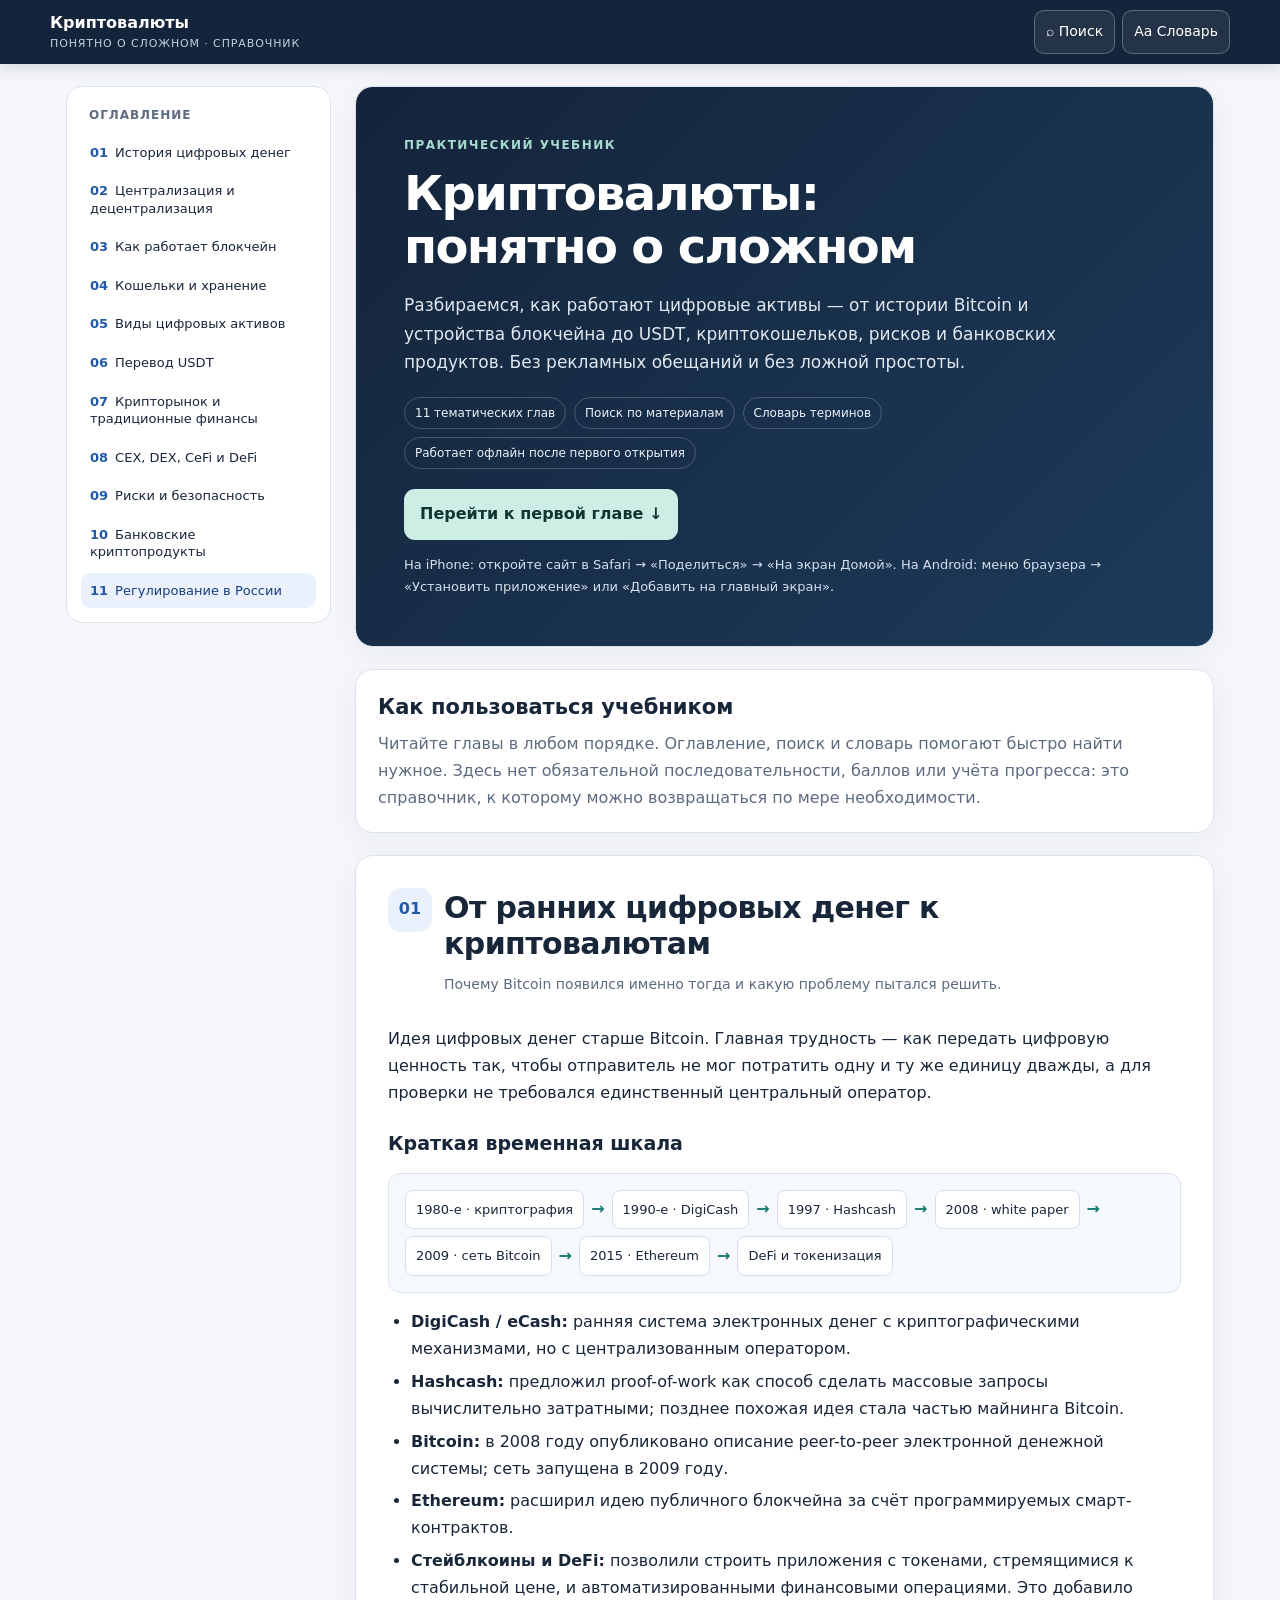
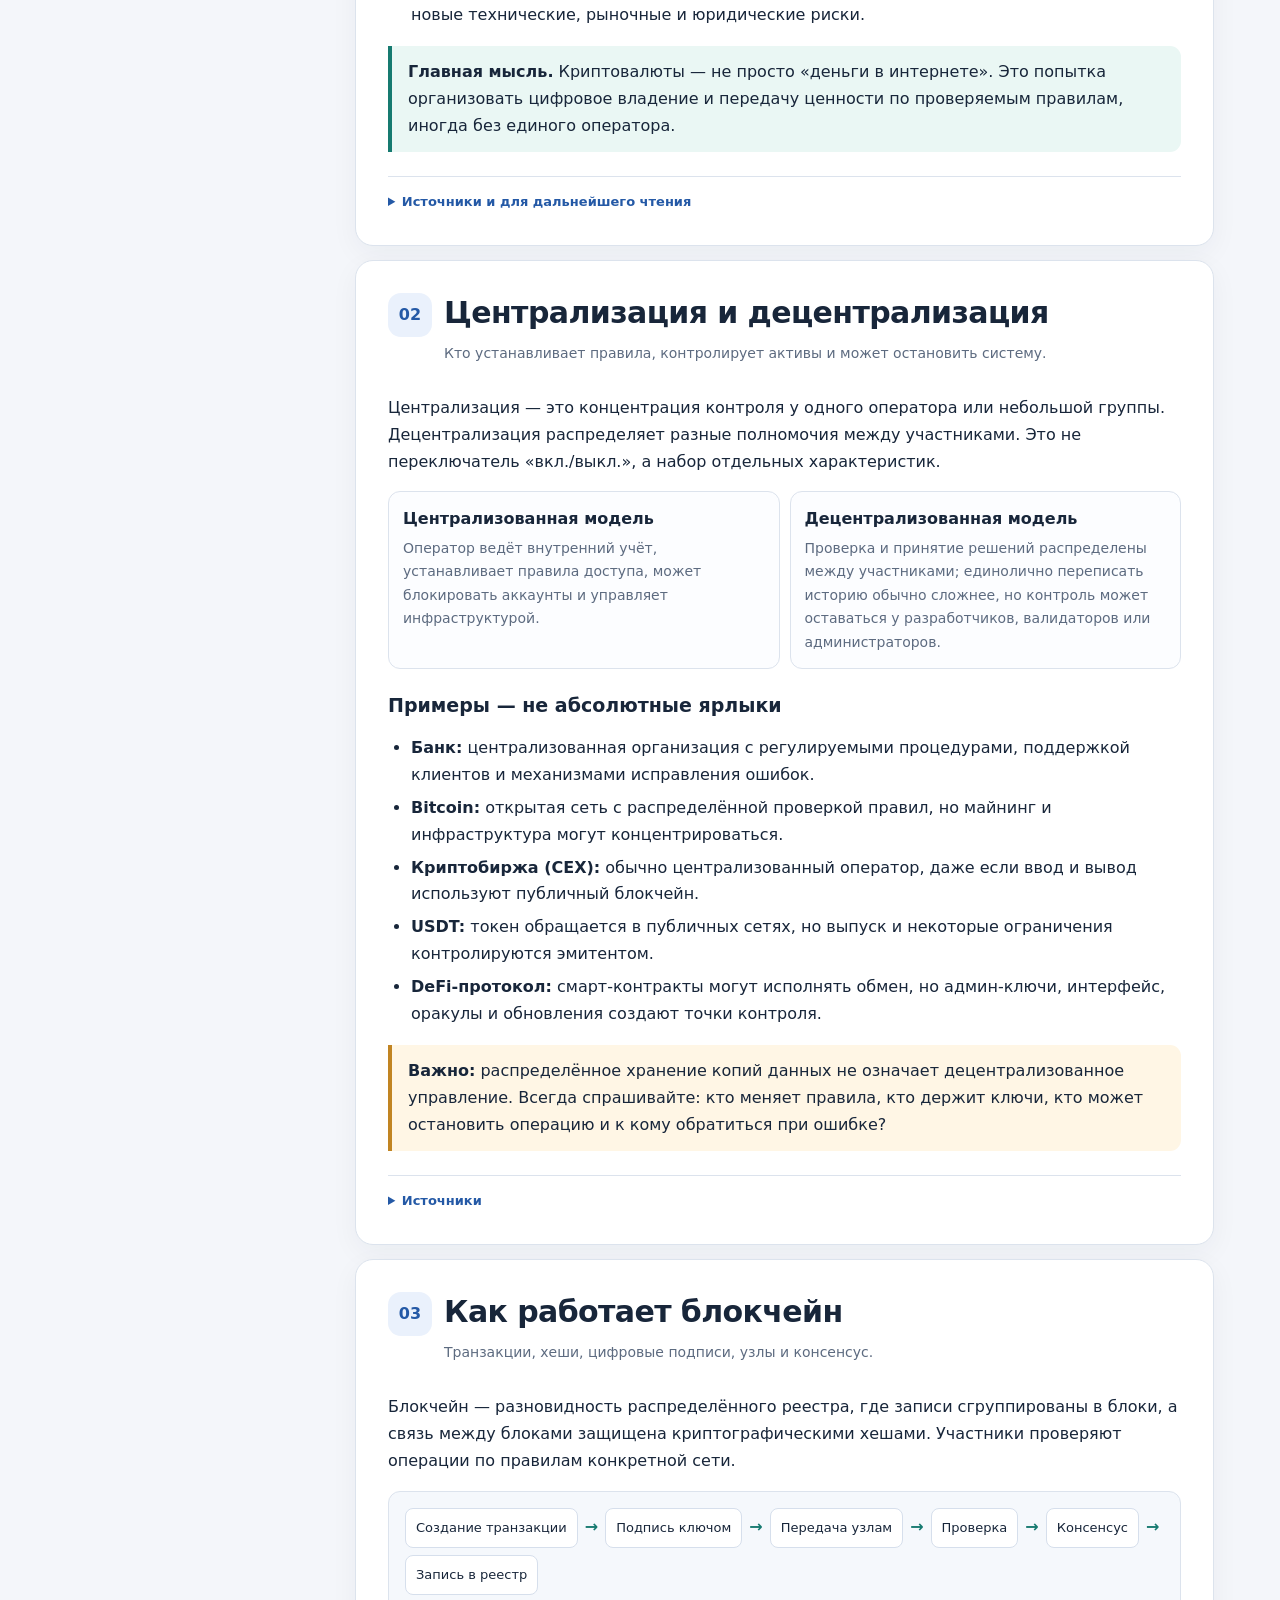
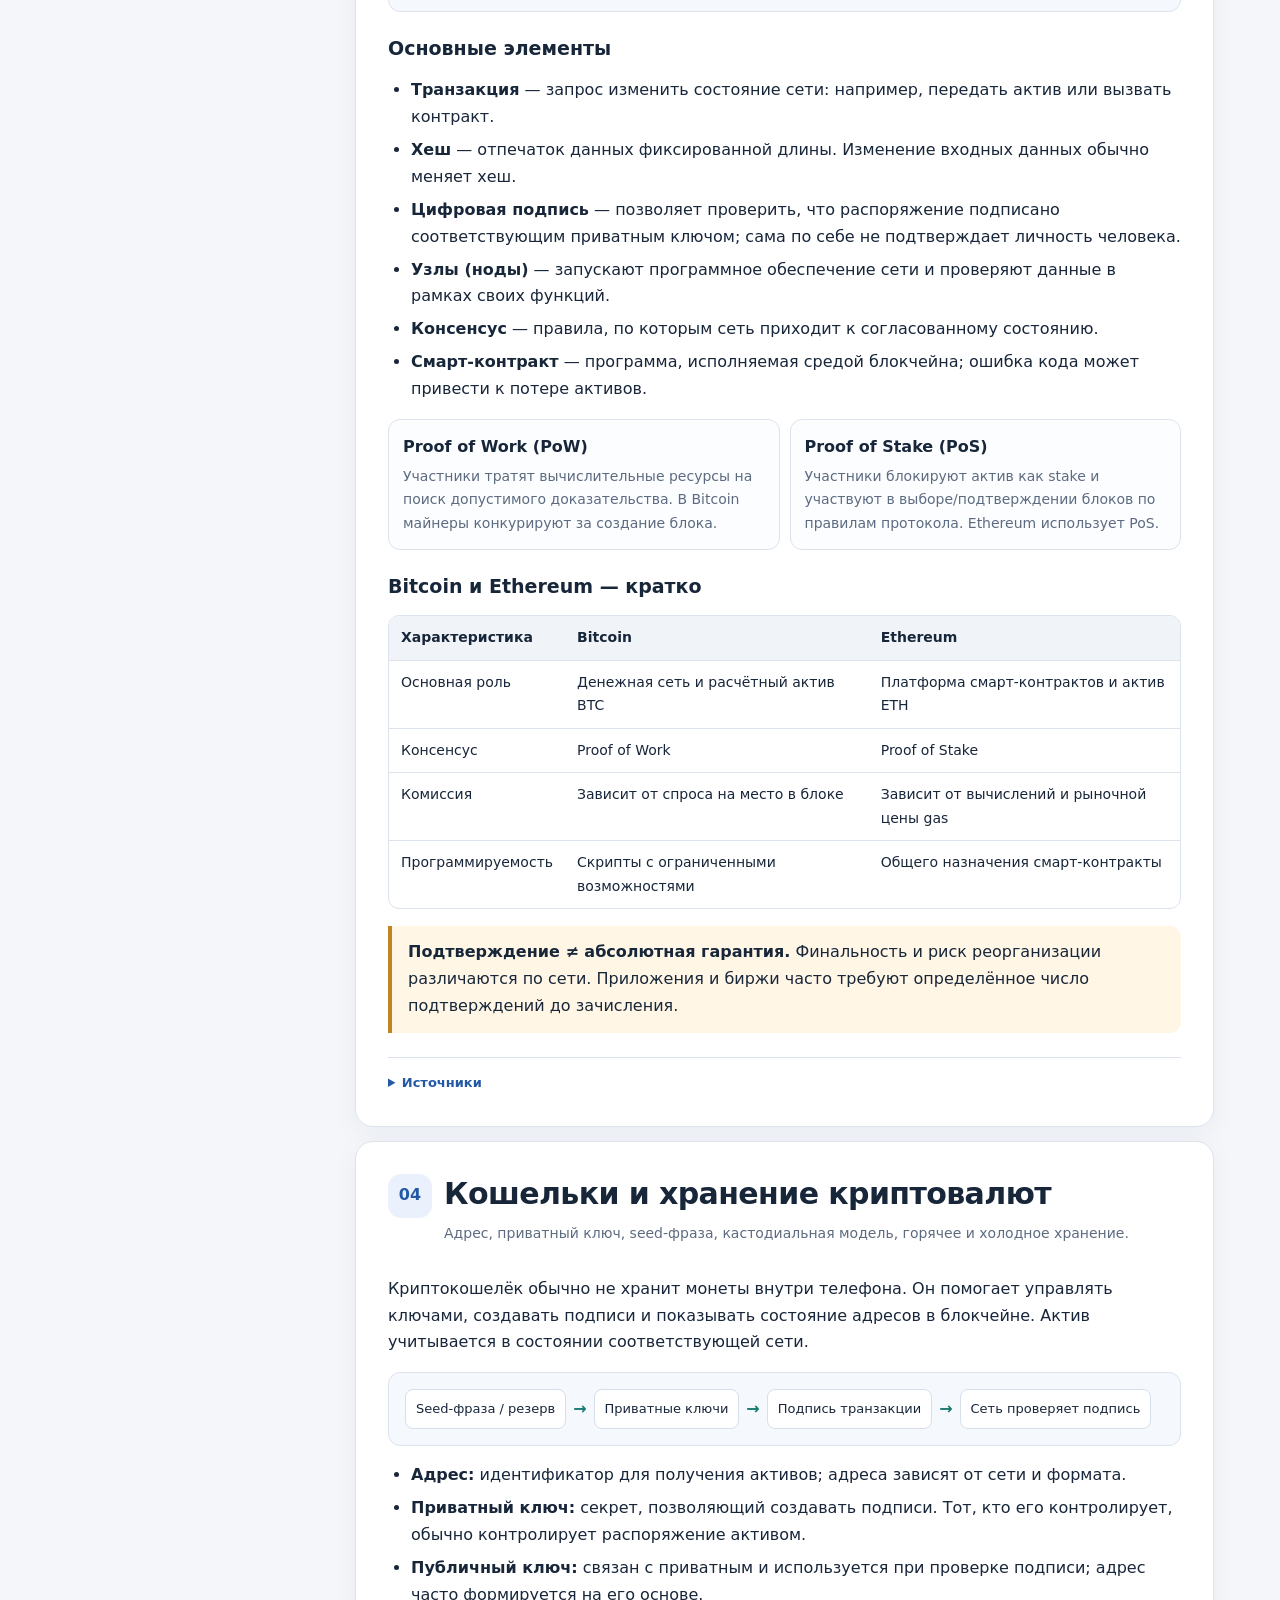
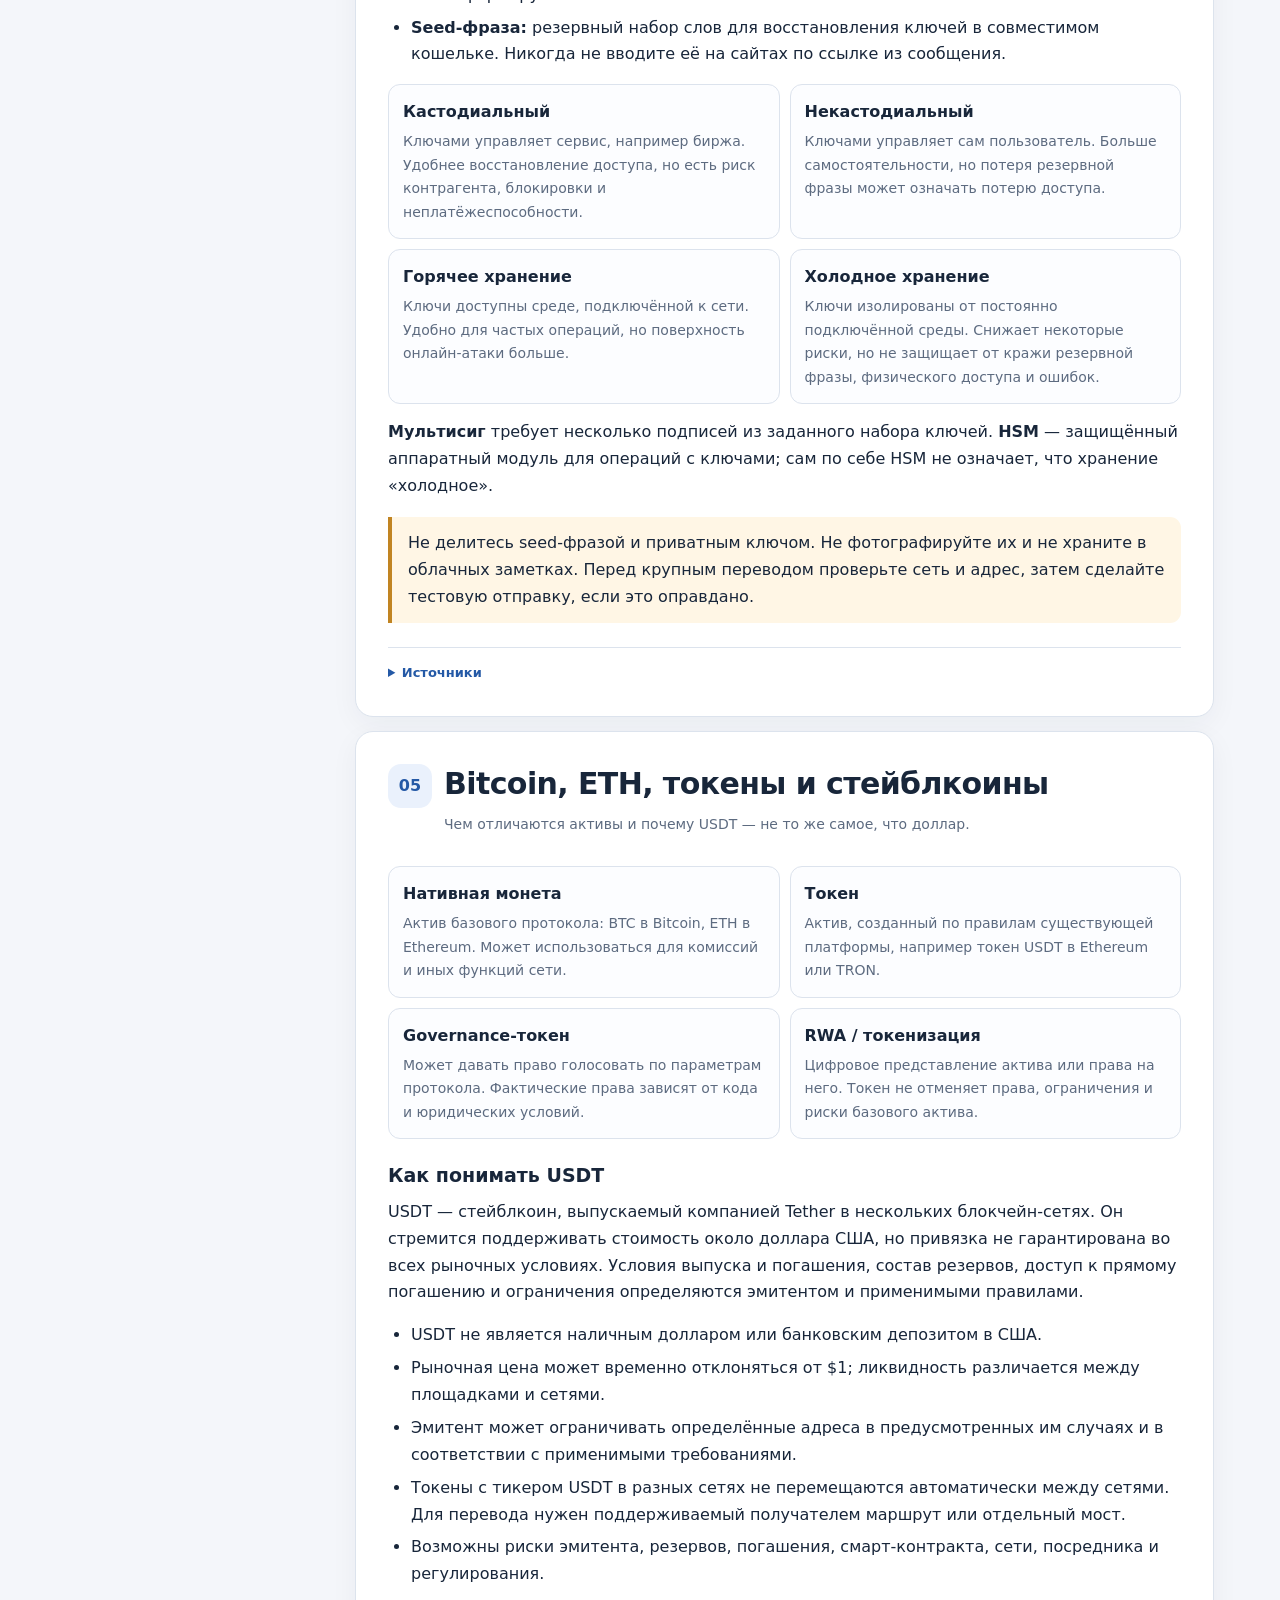
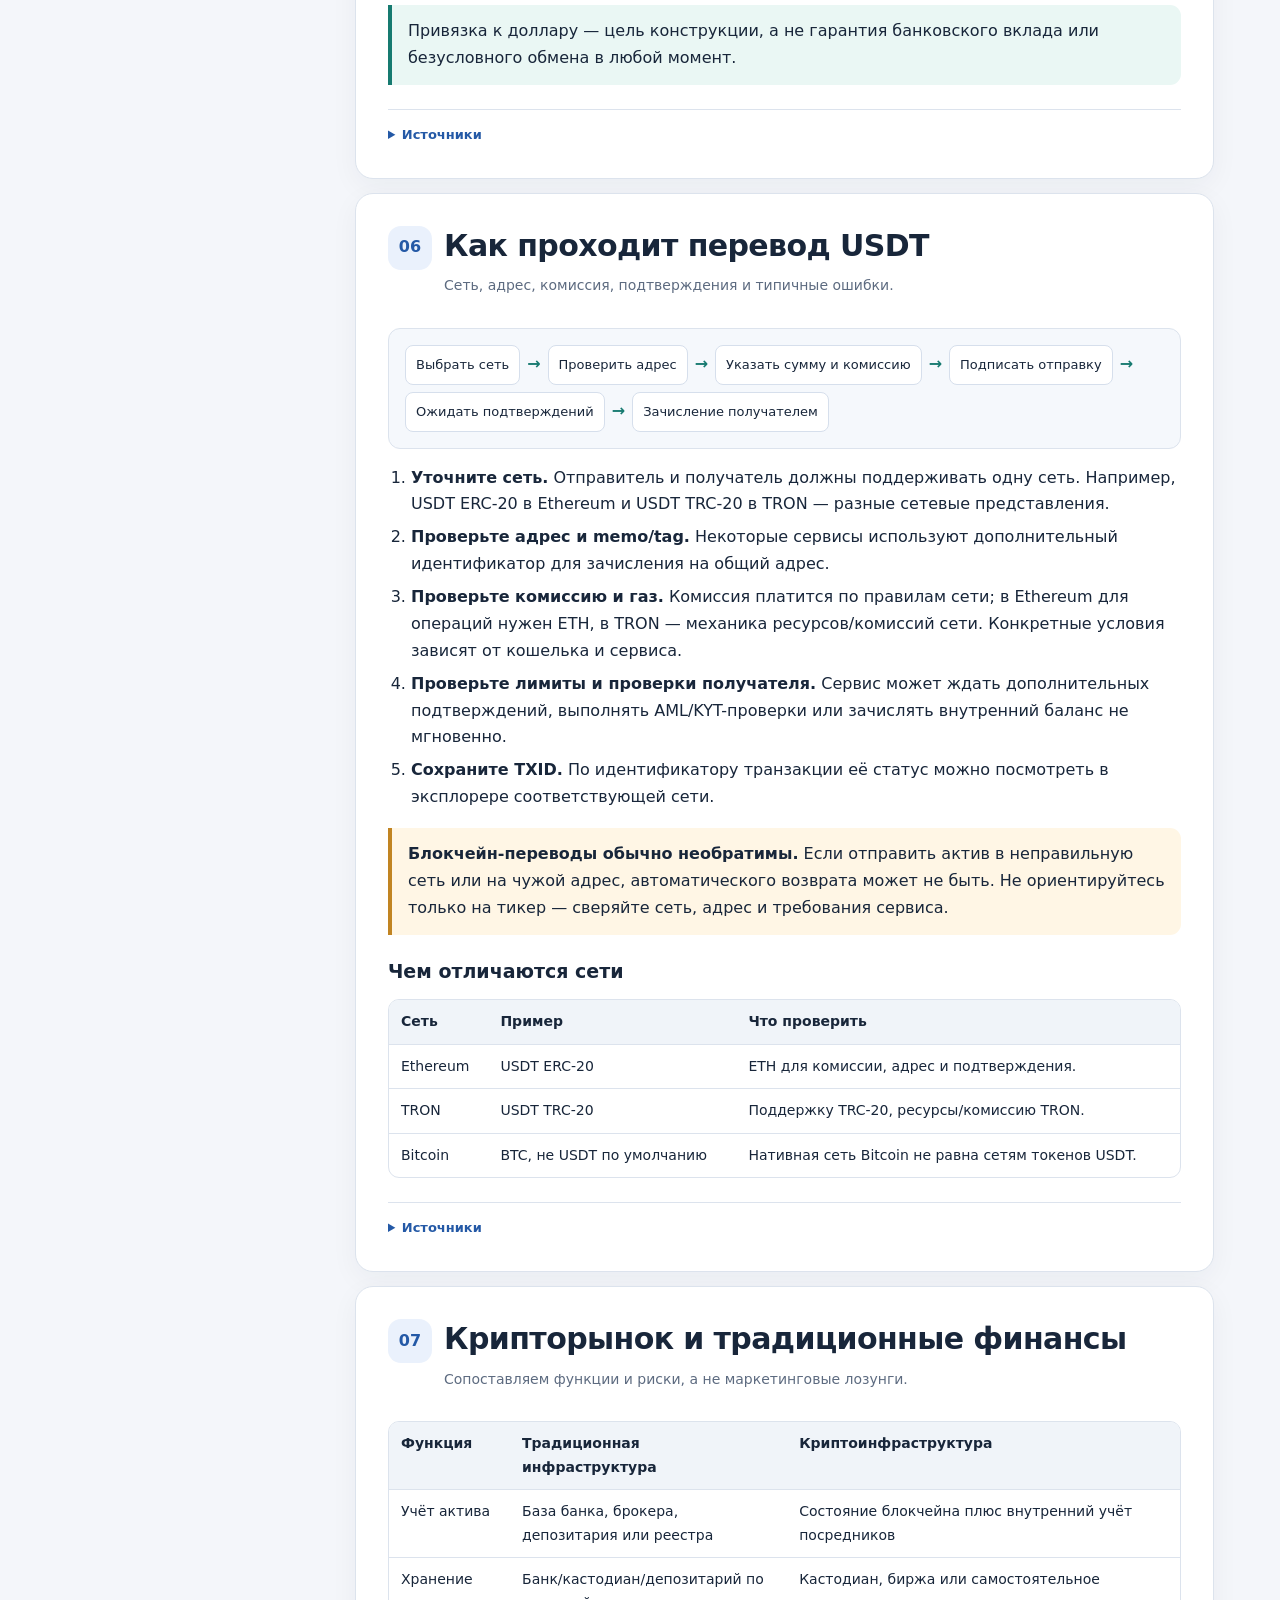
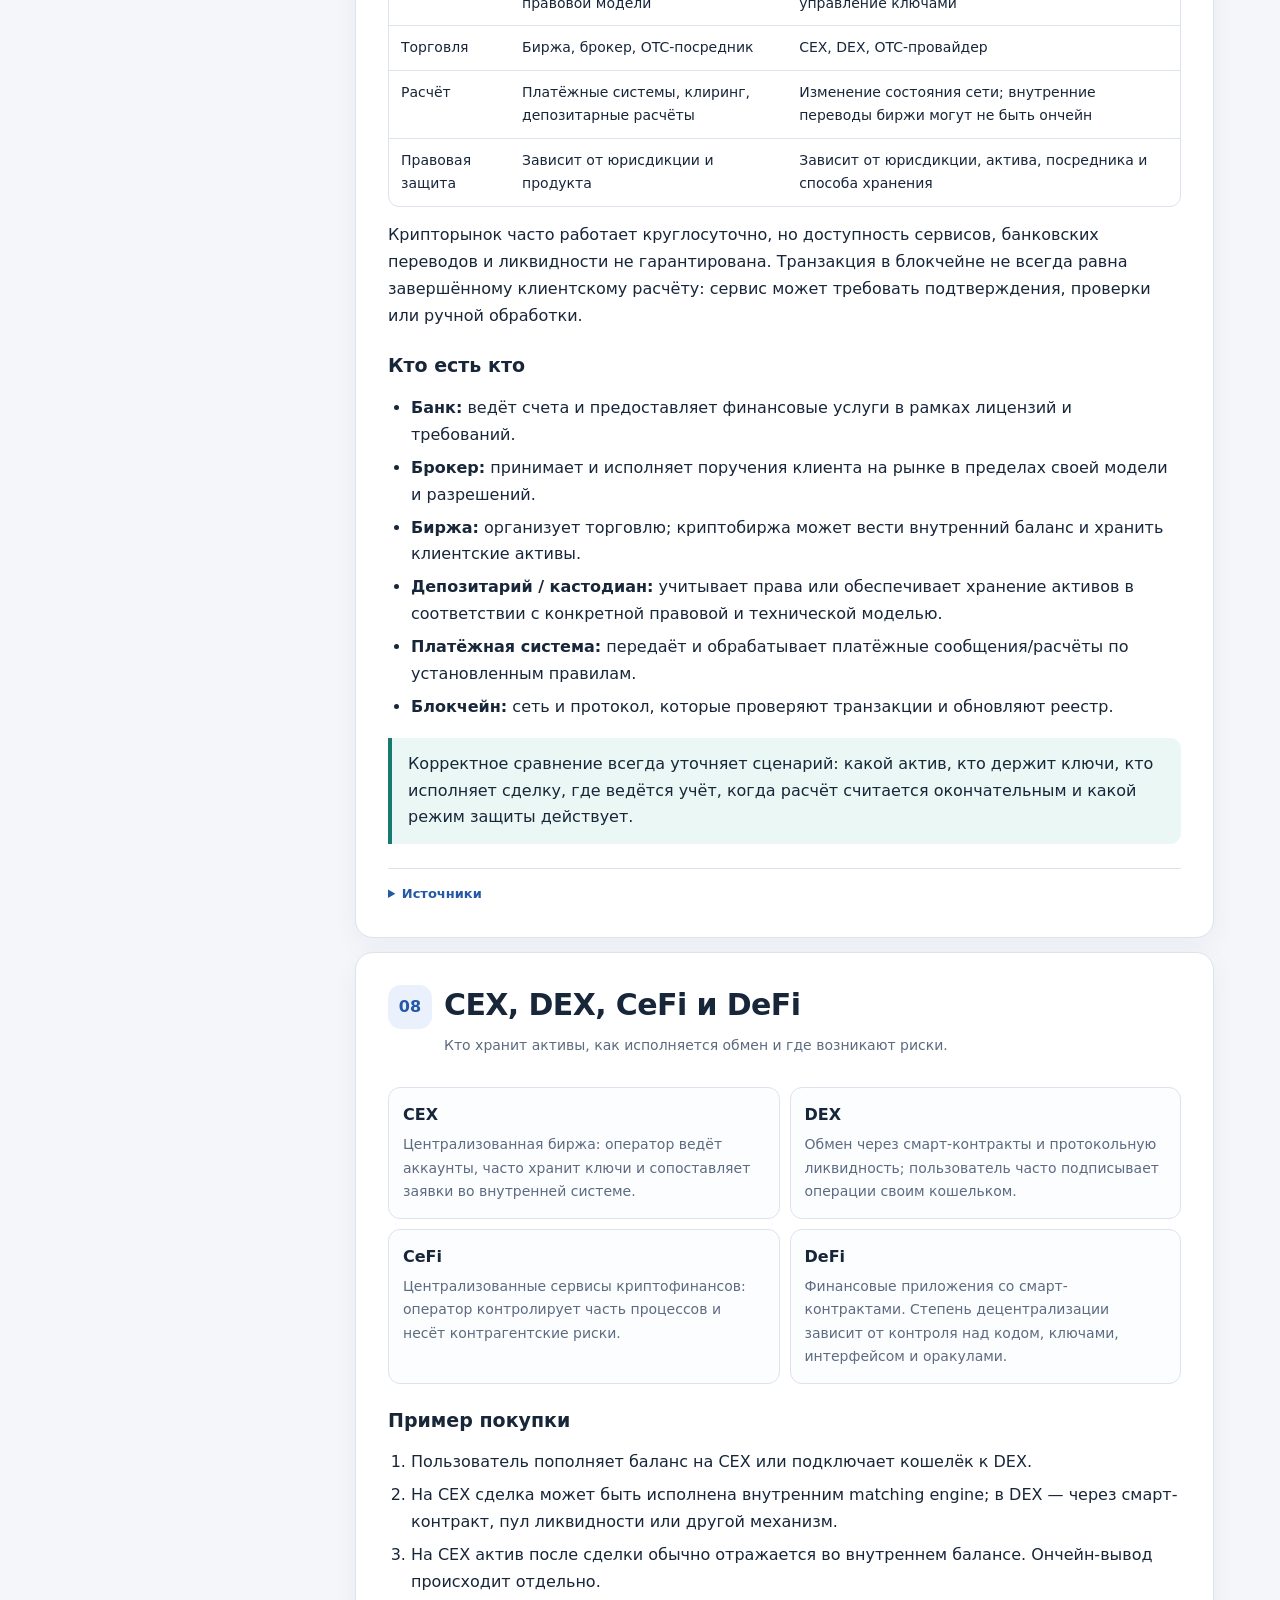
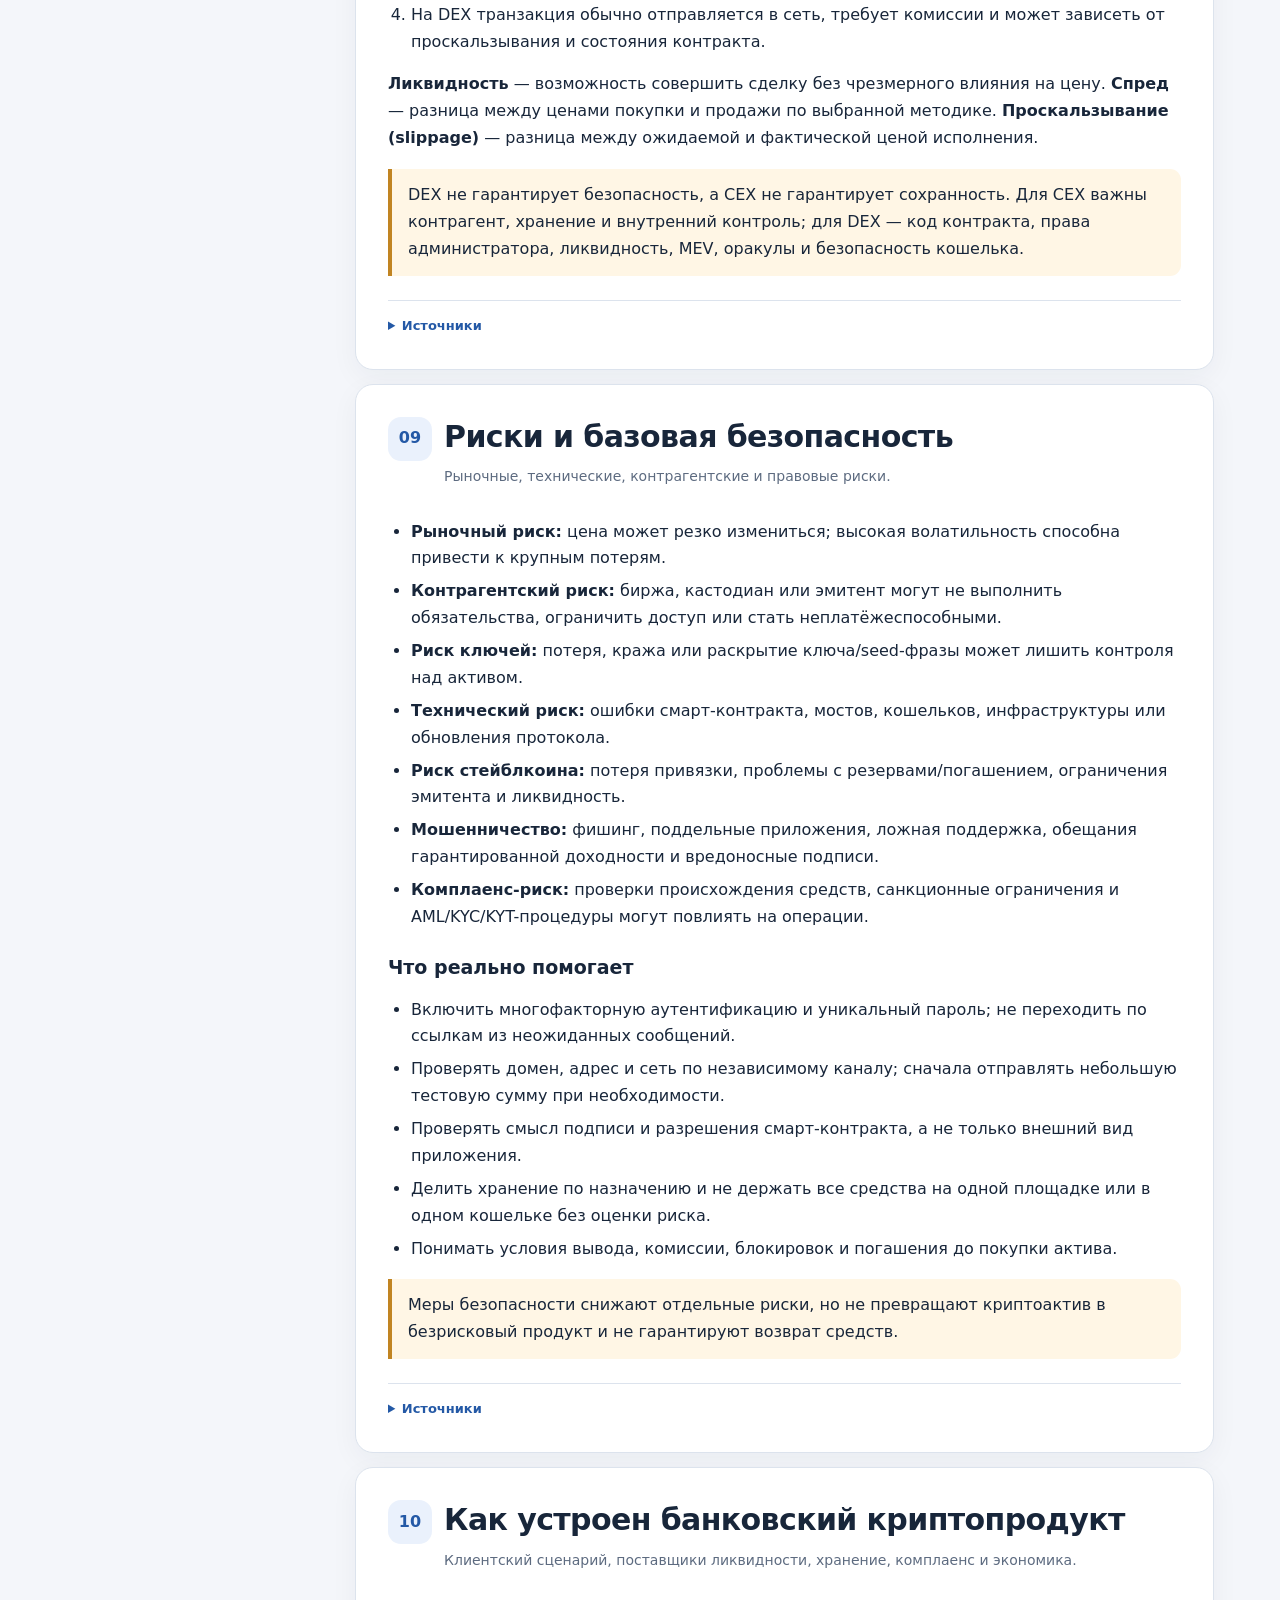
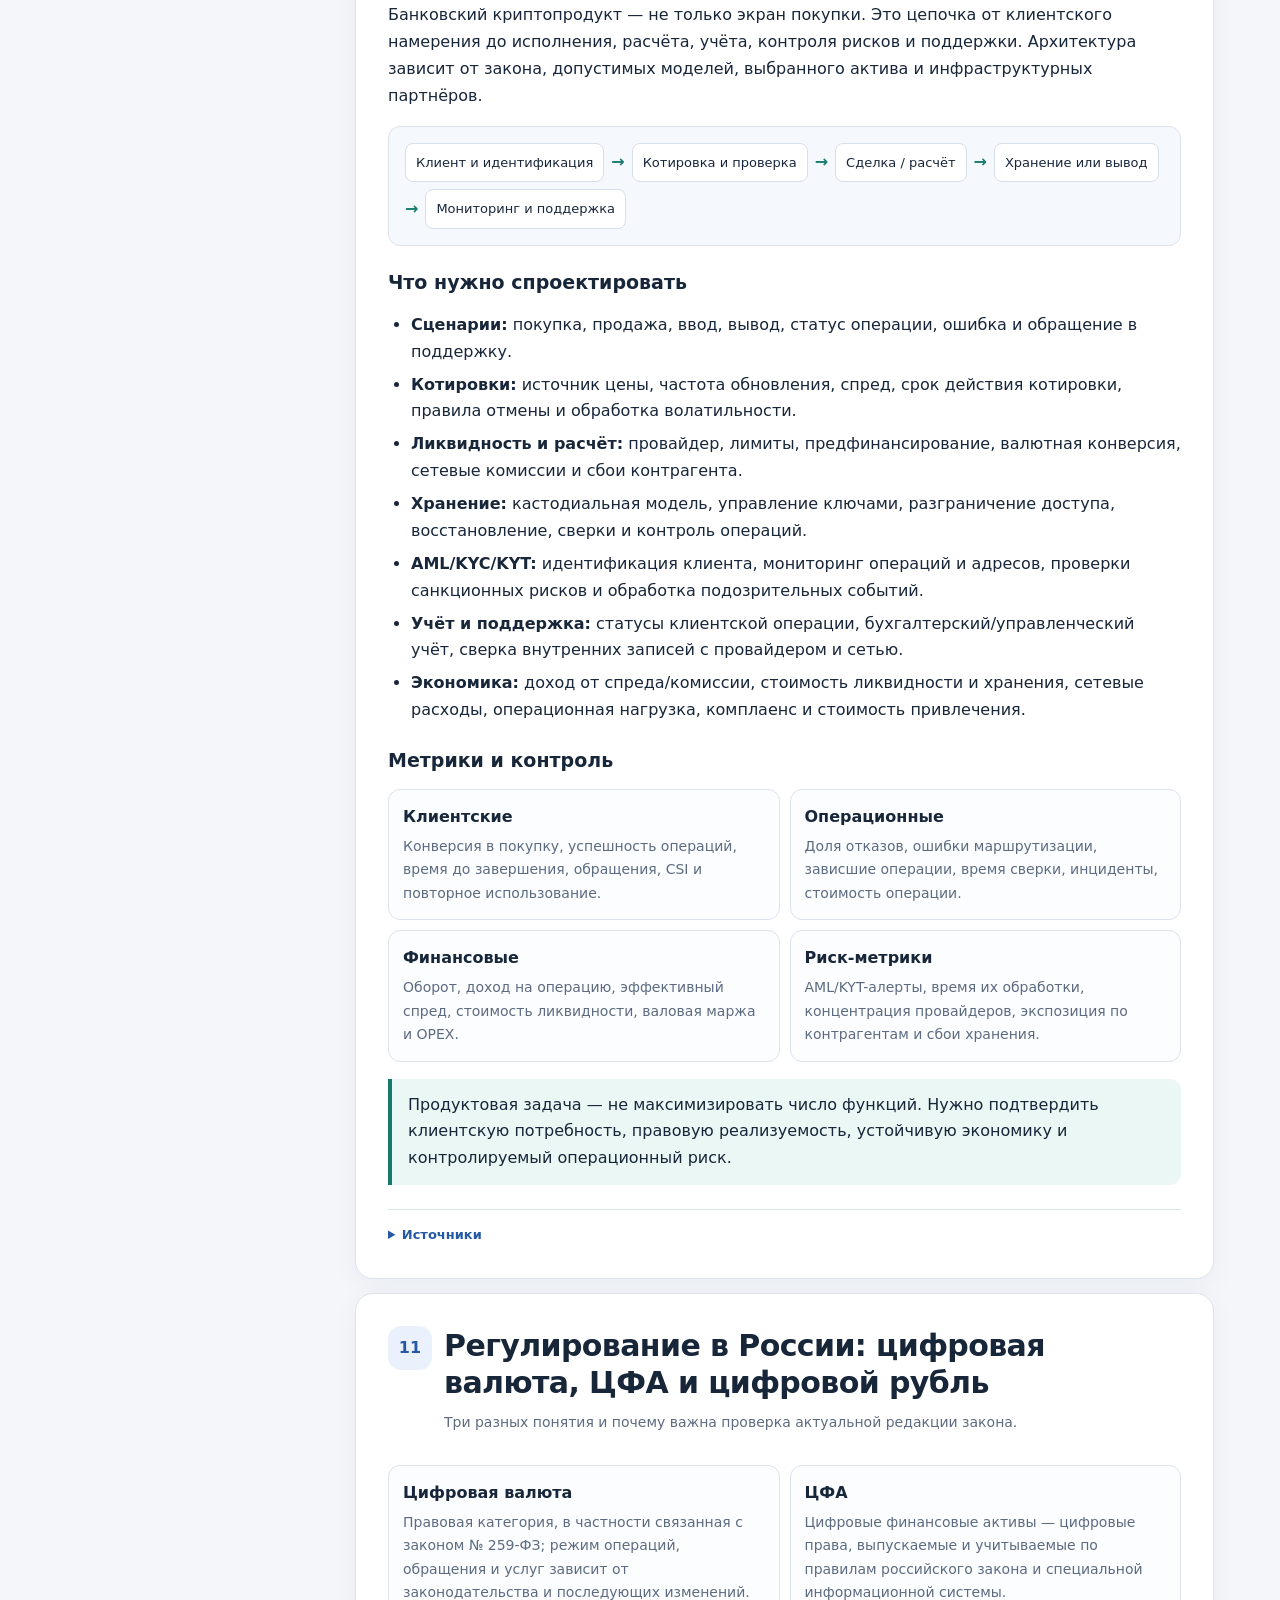
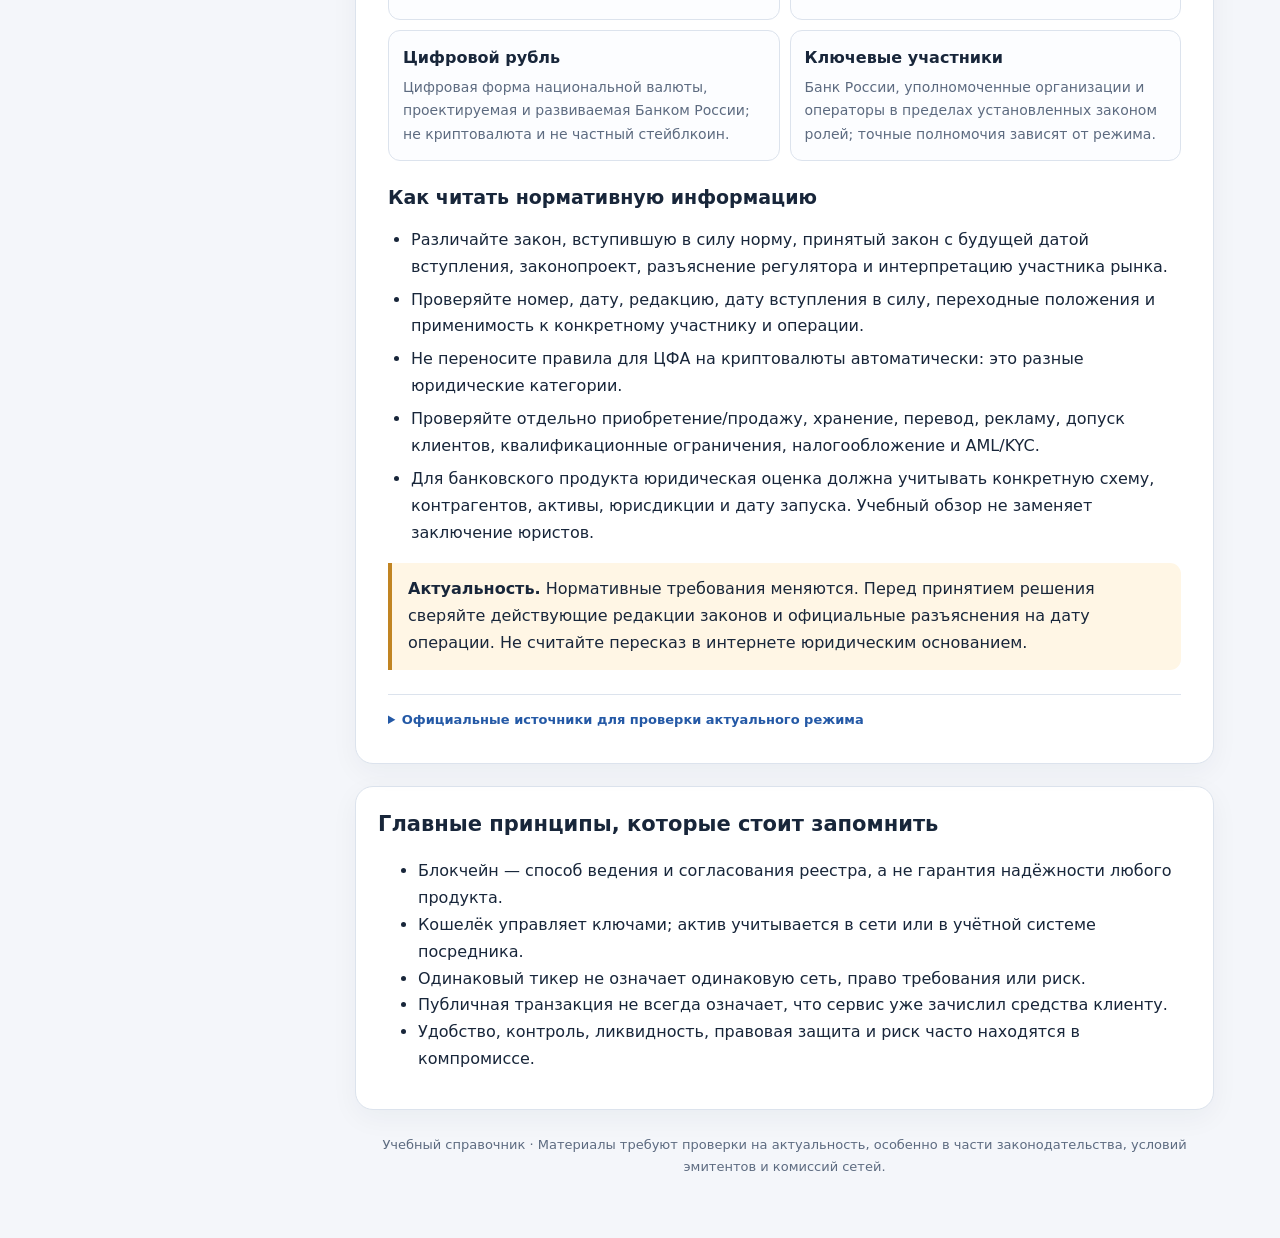
==== index.html @ 13cf1b7f "Build responsive crypto learning guide and PWA" ====
<!doctype html>
<html lang="ru">
<head>
<meta charset="utf-8"><meta name="viewport" content="width=device-width,initial-scale=1,viewport-fit=cover">
<meta name="theme-color" content="#14243a"><meta name="description" content="Понятный практический справочник о криптовалютах, блокчейне, кошельках, стейблкоинах и финансовых продуктах.">
<link rel="manifest" href="./manifest.webmanifest"><link rel="icon" href="./icon.svg" type="image/svg+xml">
<title>Криптовалюты — понятно о сложном</title>
<style>
:root{color-scheme:light;--ink:#18263a;--muted:#5d6b80;--paper:#f4f6fa;--card:#fff;--line:#dce3ed;--navy:#14243a;--blue:#2459a6;--pale:#eaf1fc;--teal:#167a70;--shadow:0 8px 28px #17243a0c}
*{box-sizing:border-box}html{scroll-behavior:smooth;scroll-padding-top:84px}body{margin:0;background:var(--paper);color:var(--ink);font:16px/1.68 system-ui,-apple-system,BlinkMacSystemFont,"Segoe UI",sans-serif}button,input{font:inherit}button,a{touch-action:manipulation}a{color:var(--blue);text-underline-offset:3px;overflow-wrap:anywhere}button{cursor:pointer}button:focus-visible,a:focus-visible,input:focus-visible{outline:3px solid #d69a25;outline-offset:3px}.top{position:sticky;top:0;z-index:10;background:var(--navy);color:white;padding:10px max(16px,calc((100vw - 1180px)/2));display:flex;gap:12px;align-items:center;justify-content:space-between;box-shadow:0 3px 16px #111b2b25}.brand{font-weight:750;line-height:1.25}.brand small{display:block;font-size:11px;color:#c4d0e1;font-weight:500;letter-spacing:.08em;text-transform:uppercase;margin-top:4px}.actions{display:flex;gap:7px}.top button{border:1px solid #ffffff45;background:#ffffff12;color:white;border-radius:10px;padding:9px 11px;font-size:14px}.layout{max-width:1180px;margin:auto;padding:22px 16px 60px;display:grid;grid-template-columns:265px minmax(0,1fr);gap:24px}.side{align-self:start;position:sticky;top:78px;max-height:calc(100dvh - 96px);overflow:auto;background:var(--card);border:1px solid var(--line);border-radius:16px;padding:14px}.side h2{font-size:12px;text-transform:uppercase;letter-spacing:.08em;color:var(--muted);margin:4px 8px 10px}.nav{display:grid;gap:3px}.nav button{text-align:left;border:0;background:transparent;border-radius:9px;padding:9px;color:var(--ink);font-size:13px;line-height:1.35}.nav button:hover,.nav button.active{background:var(--pale);color:#163f80}.nav b{color:var(--blue);margin-right:7px;font-variant-numeric:tabular-nums}.content{min-width:0}.hero,.panel,.module{background:var(--card);border:1px solid var(--line);border-radius:18px;box-shadow:var(--shadow)}.hero{padding:clamp(22px,5vw,48px);background:linear-gradient(135deg,#14243a,#1c3b5a);color:white}.eyebrow{font-size:12px;letter-spacing:.12em;text-transform:uppercase;color:#a8d9d0;font-weight:700}.hero h1{font-size:clamp(30px,5vw,48px);line-height:1.12;letter-spacing:-.035em;margin:12px 0}.hero p{color:#e0e7f0;max-width:700px;font-size:17px}.chips{display:flex;flex-wrap:wrap;gap:8px;margin:20px 0}.chip{border:1px solid #ffffff35;border-radius:30px;padding:5px 10px;font-size:12px;color:#edf3fa}.primary{border:0;background:#cceee5;color:#12352f;border-radius:11px;padding:12px 16px;font-weight:750}.intro{margin:22px 0;padding:20px 22px}.intro h2{margin:0 0 6px;font-size:21px}.intro p{margin:0;color:var(--muted)}.module-list{display:grid;gap:14px}.module{padding:clamp(20px,4vw,32px);scroll-margin-top:82px}.module[hidden]{display:none}.module-head{display:flex;gap:12px;align-items:flex-start;margin-bottom:20px}.num{flex:0 0 44px;height:44px;border-radius:13px;display:grid;place-items:center;background:var(--pale);color:var(--blue);font-weight:800}.module h2{font-size:clamp(22px,3vw,30px);line-height:1.22;margin:2px 0 5px;letter-spacing:-.02em}.sub{color:var(--muted);margin:0;font-size:14px}.module h3{font-size:19px;margin:24px 0 8px;line-height:1.35}.module p{margin:10px 0}.module ul,.module ol{padding-left:23px}.module li{margin:6px 0}.callout{border-left:4px solid var(--teal);background:#eaf7f4;padding:13px 16px;border-radius:0 11px 11px 0;margin:17px 0}.warn{border-left-color:#c18422;background:#fff6e5}.grid2{display:grid;grid-template-columns:repeat(2,minmax(0,1fr));gap:10px;margin:15px 0}.mini{border:1px solid var(--line);border-radius:12px;padding:14px;background:#fcfdff}.mini b{display:block;margin-bottom:4px}.mini p{font-size:14px;color:var(--muted);margin:0}.flow{display:flex;flex-wrap:wrap;gap:7px;align-items:center;padding:16px;background:#f5f8fc;border:1px solid var(--line);border-radius:12px;margin:16px 0}.flow span{background:white;border:1px solid #d6dfec;border-radius:8px;padding:8px 10px;font-size:13px}.flow i{font-style:normal;color:var(--teal);font-weight:800}.table-wrap{overflow-x:auto;margin:15px 0;border:1px solid var(--line);border-radius:11px}.module table{border-collapse:collapse;width:100%;min-width:470px;font-size:14px}.module th,.module td{text-align:left;padding:10px 12px;border-bottom:1px solid var(--line);vertical-align:top}.module th{background:#f0f4f9}.module tr:last-child td{border-bottom:0}.sources{margin-top:24px;padding-top:14px;border-top:1px solid var(--line);font-size:13px;color:var(--muted)}.sources summary{cursor:pointer;font-weight:750;color:var(--blue)}.sources li{margin:5px 0}.tag{display:inline-block;background:#eef3fa;border-radius:6px;padding:2px 7px;font-size:12px;color:#37506f}.searchbox{width:100%;padding:12px 14px;border:1px solid var(--line);border-radius:11px;background:white;color:var(--ink)}.search-results{display:grid;gap:8px;margin-top:10px}.search-results button{display:block;text-align:left;background:white;border:1px solid var(--line);border-radius:10px;padding:12px;color:var(--ink)}.search-results small{display:block;color:var(--muted);margin-top:3px}.search-area{margin:18px 0}.glossary{columns:2;column-gap:24px}.term{break-inside:avoid;padding:10px 0;border-bottom:1px solid var(--line)}.term b{display:block}.term span{display:block;font-size:14px;color:var(--muted)}.foot{margin-top:24px;text-align:center;color:var(--muted);font-size:13px}.install-note{margin-top:14px;font-size:13px;color:#d5e0ec}.backtop{position:fixed;right:16px;bottom:18px;border:0;background:var(--navy);color:white;border-radius:30px;padding:11px 15px;box-shadow:0 5px 20px #0002;display:none}.backtop.show{display:block}
@media(max-width:800px){.layout{display:block;padding:14px 12px 70px}.side{position:static;max-height:none;margin:0 0 14px;padding:10px}.side h2{margin:2px 6px 8px}.nav{display:flex;overflow-x:auto;gap:5px;padding-bottom:3px}.nav button{flex:0 0 auto;max-width:210px;background:#f6f8fb;border:1px solid var(--line);padding:8px 10px}.nav b{margin-right:5px}.hero{padding:25px 21px}.hero p{font-size:16px}.grid2{grid-template-columns:1fr}.module{padding:20px 17px}.module-head{gap:10px}.num{flex-basis:38px;height:38px}.glossary{columns:1}.top{padding:9px 12px}.brand{font-size:14px}.brand small{font-size:9px}.top button{font-size:12px;padding:8px}.actions{gap:5px}}@media(prefers-reduced-motion:reduce){html{scroll-behavior:auto}}
</style>
</head>
<body>
<header class="top"><div class="brand">Криптовалюты<small>Понятно о сложном · справочник</small></div><div class="actions"><button id="searchToggle" type="button">⌕ Поиск</button><button id="glossaryToggle" type="button">Aa Словарь</button></div></header>
<div class="layout">
<aside class="side"><h2>Оглавление</h2><nav class="nav" id="nav"></nav></aside>
<main class="content">
<section class="hero" id="top"><div class="eyebrow">Практический учебник</div><h1>Криптовалюты:<br>понятно о сложном</h1><p>Разбираемся, как работают цифровые активы — от истории Bitcoin и устройства блокчейна до USDT, криптокошельков, рисков и банковских продуктов. Без рекламных обещаний и без ложной простоты.</p><div class="chips"><span class="chip">11 тематических глав</span><span class="chip">Поиск по материалам</span><span class="chip">Словарь терминов</span><span class="chip">Работает офлайн после первого открытия</span></div><button class="primary" id="firstChapter" type="button">Перейти к первой главе ↓</button><div class="install-note">На iPhone: откройте сайт в Safari → «Поделиться» → «На экран Домой». На Android: меню браузера → «Установить приложение» или «Добавить на главный экран».</div></section>
<section class="panel intro"><h2>Как пользоваться учебником</h2><p>Читайте главы в любом порядке. Оглавление, поиск и словарь помогают быстро найти нужное. Здесь нет обязательной последовательности, баллов или учёта прогресса: это справочник, к которому можно возвращаться по мере необходимости.</p></section>
<section class="panel intro search-area" id="searchArea" hidden><h2>Поиск по учебнику</h2><input class="searchbox" id="searchInput" type="search" placeholder="Например: USDT, seed-фраза, консенсус…" autocomplete="off"><div class="search-results" id="searchResults"></div></section>
<section class="panel intro" id="glossaryArea" hidden><h2>Словарь терминов</h2><input class="searchbox" id="glossaryInput" type="search" placeholder="Найти термин…" autocomplete="off"><div class="glossary" id="glossary"></div></section>
<div class="module-list" id="modules">
<article class="module" id="m1" data-title="История цифровых денег"><div class="module-head"><div class="num">01</div><div><h2>От ранних цифровых денег к криптовалютам</h2><p class="sub">Почему Bitcoin появился именно тогда и какую проблему пытался решить.</p></div></div>
<p>Идея цифровых денег старше Bitcoin. Главная трудность — как передать цифровую ценность так, чтобы отправитель не мог потратить одну и ту же единицу дважды, а для проверки не требовался единственный центральный оператор.</p><h3>Краткая временная шкала</h3><div class="flow"><span>1980-е · криптография</span><i>→</i><span>1990-е · DigiCash</span><i>→</i><span>1997 · Hashcash</span><i>→</i><span>2008 · white paper</span><i>→</i><span>2009 · сеть Bitcoin</span><i>→</i><span>2015 · Ethereum</span><i>→</i><span>DeFi и токенизация</span></div>
<ul><li><b>DigiCash / eCash:</b> ранняя система электронных денег с криптографическими механизмами, но с централизованным оператором.</li><li><b>Hashcash:</b> предложил proof-of-work как способ сделать массовые запросы вычислительно затратными; позднее похожая идея стала частью майнинга Bitcoin.</li><li><b>Bitcoin:</b> в 2008 году опубликовано описание peer-to-peer электронной денежной системы; сеть запущена в 2009 году.</li><li><b>Ethereum:</b> расширил идею публичного блокчейна за счёт программируемых смарт-контрактов.</li><li><b>Стейблкоины и DeFi:</b> позволили строить приложения с токенами, стремящимися к стабильной цене, и автоматизированными финансовыми операциями. Это добавило новые технические, рыночные и юридические риски.</li></ul><div class="callout"><b>Главная мысль.</b> Криптовалюты — не просто «деньги в интернете». Это попытка организовать цифровое владение и передачу ценности по проверяемым правилам, иногда без единого оператора.</div><details class="sources"><summary>Источники и для дальнейшего чтения</summary><ul><li><a href="https://bitcoin.org/bitcoin.pdf">Satoshi Nakamoto, Bitcoin: A Peer-to-Peer Electronic Cash System (2008)</a> — исходная модель Bitcoin.</li><li><a href="https://www.rfc-editor.org/rfc/rfc2616">RFC Editor</a> — пример стандартов раннего интернета; не источник по истории криптовалют.</li><li><a href="https://www.hashcash.org/papers/announce.txt">Adam Back, Hashcash announcement</a> — первоначальное описание Hashcash.</li><li><a href="https://ethereum.org/en/what-is-ethereum/">Ethereum.org: What is Ethereum?</a> — назначение Ethereum и смарт-контрактов.</li></ul></details></article>
<article class="module" id="m2" data-title="Централизация и децентрализация"><div class="module-head"><div class="num">02</div><div><h2>Централизация и децентрализация</h2><p class="sub">Кто устанавливает правила, контролирует активы и может остановить систему.</p></div></div><p>Централизация — это концентрация контроля у одного оператора или небольшой группы. Децентрализация распределяет разные полномочия между участниками. Это не переключатель «вкл./выкл.», а набор отдельных характеристик.</p><div class="grid2"><div class="mini"><b>Централизованная модель</b><p>Оператор ведёт внутренний учёт, устанавливает правила доступа, может блокировать аккаунты и управляет инфраструктурой.</p></div><div class="mini"><b>Децентрализованная модель</b><p>Проверка и принятие решений распределены между участниками; единолично переписать историю обычно сложнее, но контроль может оставаться у разработчиков, валидаторов или администраторов.</p></div></div><h3>Примеры — не абсолютные ярлыки</h3><ul><li><b>Банк:</b> централизованная организация с регулируемыми процедурами, поддержкой клиентов и механизмами исправления ошибок.</li><li><b>Bitcoin:</b> открытая сеть с распределённой проверкой правил, но майнинг и инфраструктура могут концентрироваться.</li><li><b>Криптобиржа (CEX):</b> обычно централизованный оператор, даже если ввод и вывод используют публичный блокчейн.</li><li><b>USDT:</b> токен обращается в публичных сетях, но выпуск и некоторые ограничения контролируются эмитентом.</li><li><b>DeFi-протокол:</b> смарт-контракты могут исполнять обмен, но админ-ключи, интерфейс, оракулы и обновления создают точки контроля.</li></ul><div class="callout warn"><b>Важно:</b> распределённое хранение копий данных не означает децентрализованное управление. Всегда спрашивайте: кто меняет правила, кто держит ключи, кто может остановить операцию и к кому обратиться при ошибке?</div><details class="sources"><summary>Источники</summary><ul><li><a href="https://bitcoin.org/bitcoin.pdf">Bitcoin white paper</a> — распределённая проверка транзакций.</li><li><a href="https://ethereum.org/en/developers/docs/consensus-mechanisms/">Ethereum.org: consensus mechanisms</a> — роль участников консенсуса.</li><li><a href="https://www.bis.org/publ/arpdf/ar2023e3.htm">BIS Annual Economic Report 2023, Chapter III</a> — архитектура криптоэкосистемы и ограничения.</li></ul></details></article>
<article class="module" id="m3" data-title="Как работает блокчейн"><div class="module-head"><div class="num">03</div><div><h2>Как работает блокчейн</h2><p class="sub">Транзакции, хеши, цифровые подписи, узлы и консенсус.</p></div></div><p>Блокчейн — разновидность распределённого реестра, где записи сгруппированы в блоки, а связь между блоками защищена криптографическими хешами. Участники проверяют операции по правилам конкретной сети.</p><div class="flow"><span>Создание транзакции</span><i>→</i><span>Подпись ключом</span><i>→</i><span>Передача узлам</span><i>→</i><span>Проверка</span><i>→</i><span>Консенсус</span><i>→</i><span>Запись в реестр</span></div><h3>Основные элементы</h3><ul><li><b>Транзакция</b> — запрос изменить состояние сети: например, передать актив или вызвать контракт.</li><li><b>Хеш</b> — отпечаток данных фиксированной длины. Изменение входных данных обычно меняет хеш.</li><li><b>Цифровая подпись</b> — позволяет проверить, что распоряжение подписано соответствующим приватным ключом; сама по себе не подтверждает личность человека.</li><li><b>Узлы (ноды)</b> — запускают программное обеспечение сети и проверяют данные в рамках своих функций.</li><li><b>Консенсус</b> — правила, по которым сеть приходит к согласованному состоянию.</li><li><b>Смарт-контракт</b> — программа, исполняемая средой блокчейна; ошибка кода может привести к потере активов.</li></ul><div class="grid2"><div class="mini"><b>Proof of Work (PoW)</b><p>Участники тратят вычислительные ресурсы на поиск допустимого доказательства. В Bitcoin майнеры конкурируют за создание блока.</p></div><div class="mini"><b>Proof of Stake (PoS)</b><p>Участники блокируют актив как stake и участвуют в выборе/подтверждении блоков по правилам протокола. Ethereum использует PoS.</p></div></div><h3>Bitcoin и Ethereum — кратко</h3><div class="table-wrap"><table><thead><tr><th>Характеристика</th><th>Bitcoin</th><th>Ethereum</th></tr></thead><tbody><tr><td>Основная роль</td><td>Денежная сеть и расчётный актив BTC</td><td>Платформа смарт-контрактов и актив ETH</td></tr><tr><td>Консенсус</td><td>Proof of Work</td><td>Proof of Stake</td></tr><tr><td>Комиссия</td><td>Зависит от спроса на место в блоке</td><td>Зависит от вычислений и рыночной цены gas</td></tr><tr><td>Программируемость</td><td>Скрипты с ограниченными возможностями</td><td>Общего назначения смарт-контракты</td></tr></tbody></table></div><div class="callout warn"><b>Подтверждение ≠ абсолютная гарантия.</b> Финальность и риск реорганизации различаются по сети. Приложения и биржи часто требуют определённое число подтверждений до зачисления.</div><details class="sources"><summary>Источники</summary><ul><li><a href="https://developer.bitcoin.org/devguide/">Bitcoin Developer Guide</a> — транзакции, блоки, майнинг.</li><li><a href="https://ethereum.org/en/developers/docs/">Ethereum Developer Documentation</a> — узлы, EVM, консенсус и смарт-контракты.</li><li><a href="https://ethereum.org/en/developers/docs/consensus-mechanisms/pos/">Ethereum.org: Proof-of-stake</a> — устройство PoS.</li></ul></details></article>
<article class="module" id="m4" data-title="Кошельки и хранение"><div class="module-head"><div class="num">04</div><div><h2>Кошельки и хранение криптовалют</h2><p class="sub">Адрес, приватный ключ, seed-фраза, кастодиальная модель, горячее и холодное хранение.</p></div></div><p>Криптокошелёк обычно не хранит монеты внутри телефона. Он помогает управлять ключами, создавать подписи и показывать состояние адресов в блокчейне. Актив учитывается в состоянии соответствующей сети.</p><div class="flow"><span>Seed-фраза / резерв</span><i>→</i><span>Приватные ключи</span><i>→</i><span>Подпись транзакции</span><i>→</i><span>Сеть проверяет подпись</span></div><ul><li><b>Адрес:</b> идентификатор для получения активов; адреса зависят от сети и формата.</li><li><b>Приватный ключ:</b> секрет, позволяющий создавать подписи. Тот, кто его контролирует, обычно контролирует распоряжение активом.</li><li><b>Публичный ключ:</b> связан с приватным и используется при проверке подписи; адрес часто формируется на его основе.</li><li><b>Seed-фраза:</b> резервный набор слов для восстановления ключей в совместимом кошельке. Никогда не вводите её на сайтах по ссылке из сообщения.</li></ul><div class="grid2"><div class="mini"><b>Кастодиальный</b><p>Ключами управляет сервис, например биржа. Удобнее восстановление доступа, но есть риск контрагента, блокировки и неплатёжеспособности.</p></div><div class="mini"><b>Некастодиальный</b><p>Ключами управляет сам пользователь. Больше самостоятельности, но потеря резервной фразы может означать потерю доступа.</p></div><div class="mini"><b>Горячее хранение</b><p>Ключи доступны среде, подключённой к сети. Удобно для частых операций, но поверхность онлайн-атаки больше.</p></div><div class="mini"><b>Холодное хранение</b><p>Ключи изолированы от постоянно подключённой среды. Снижает некоторые риски, но не защищает от кражи резервной фразы, физического доступа и ошибок.</p></div></div><p><b>Мультисиг</b> требует несколько подписей из заданного набора ключей. <b>HSM</b> — защищённый аппаратный модуль для операций с ключами; сам по себе HSM не означает, что хранение «холодное».</p><div class="callout warn">Не делитесь seed-фразой и приватным ключом. Не фотографируйте их и не храните в облачных заметках. Перед крупным переводом проверьте сеть и адрес, затем сделайте тестовую отправку, если это оправдано.</div><details class="sources"><summary>Источники</summary><ul><li><a href="https://bitcoin.org/en/choose-your-wallet">Bitcoin.org: Choose your wallet</a> — модели кошельков.</li><li><a href="https://ethereum.org/en/wallets/">Ethereum.org: Wallets</a> — управление ключами и кошельками.</li><li><a href="https://csrc.nist.gov/pubs/sp/800/57/pt1/r5/final">NIST SP 800-57</a> — общие рекомендации по управлению криптографическими ключами.</li></ul></details></article>
<article class="module" id="m5" data-title="Виды цифровых активов"><div class="module-head"><div class="num">05</div><div><h2>Bitcoin, ETH, токены и стейблкоины</h2><p class="sub">Чем отличаются активы и почему USDT — не то же самое, что доллар.</p></div></div><div class="grid2"><div class="mini"><b>Нативная монета</b><p>Актив базового протокола: BTC в Bitcoin, ETH в Ethereum. Может использоваться для комиссий и иных функций сети.</p></div><div class="mini"><b>Токен</b><p>Актив, созданный по правилам существующей платформы, например токен USDT в Ethereum или TRON.</p></div><div class="mini"><b>Governance-токен</b><p>Может давать право голосовать по параметрам протокола. Фактические права зависят от кода и юридических условий.</p></div><div class="mini"><b>RWA / токенизация</b><p>Цифровое представление актива или права на него. Токен не отменяет права, ограничения и риски базового актива.</p></div></div><h3>Как понимать USDT</h3><p>USDT — стейблкоин, выпускаемый компанией Tether в нескольких блокчейн-сетях. Он стремится поддерживать стоимость около доллара США, но привязка не гарантирована во всех рыночных условиях. Условия выпуска и погашения, состав резервов, доступ к прямому погашению и ограничения определяются эмитентом и применимыми правилами.</p><ul><li>USDT не является наличным долларом или банковским депозитом в США.</li><li>Рыночная цена может временно отклоняться от $1; ликвидность различается между площадками и сетями.</li><li>Эмитент может ограничивать определённые адреса в предусмотренных им случаях и в соответствии с применимыми требованиями.</li><li>Токены с тикером USDT в разных сетях не перемещаются автоматически между сетями. Для перевода нужен поддерживаемый получателем маршрут или отдельный мост.</li><li>Возможны риски эмитента, резервов, погашения, смарт-контракта, сети, посредника и регулирования.</li></ul><div class="callout">Привязка к доллару — цель конструкции, а не гарантия банковского вклада или безусловного обмена в любой момент.</div><details class="sources"><summary>Источники</summary><ul><li><a href="https://tether.to/en/transparency/">Tether Transparency</a> — опубликованные сведения об обеспечении и обращении.</li><li><a href="https://ethereum.org/en/developers/docs/standards/tokens/erc-20/">Ethereum.org: ERC-20</a> — стандарт токенов.</li><li><a href="https://www.circle.com/transparency">Circle Transparency</a> — пример документации другого эмитента стейблкоина.</li><li><a href="https://www.bis.org/publ/arpdf/ar2023e3.htm">BIS Annual Economic Report 2023</a> — риски криптоактивов и стейблкоинов.</li></ul></details></article>
<article class="module" id="m6" data-title="Перевод USDT"><div class="module-head"><div class="num">06</div><div><h2>Как проходит перевод USDT</h2><p class="sub">Сеть, адрес, комиссия, подтверждения и типичные ошибки.</p></div></div><div class="flow"><span>Выбрать сеть</span><i>→</i><span>Проверить адрес</span><i>→</i><span>Указать сумму и комиссию</span><i>→</i><span>Подписать отправку</span><i>→</i><span>Ожидать подтверждений</span><i>→</i><span>Зачисление получателем</span></div><ol><li><b>Уточните сеть.</b> Отправитель и получатель должны поддерживать одну сеть. Например, USDT ERC-20 в Ethereum и USDT TRC-20 в TRON — разные сетевые представления.</li><li><b>Проверьте адрес и memo/tag.</b> Некоторые сервисы используют дополнительный идентификатор для зачисления на общий адрес.</li><li><b>Проверьте комиссию и газ.</b> Комиссия платится по правилам сети; в Ethereum для операций нужен ETH, в TRON — механика ресурсов/комиссий сети. Конкретные условия зависят от кошелька и сервиса.</li><li><b>Проверьте лимиты и проверки получателя.</b> Сервис может ждать дополнительных подтверждений, выполнять AML/KYT-проверки или зачислять внутренний баланс не мгновенно.</li><li><b>Сохраните TXID.</b> По идентификатору транзакции её статус можно посмотреть в эксплорере соответствующей сети.</li></ol><div class="callout warn"><b>Блокчейн-переводы обычно необратимы.</b> Если отправить актив в неправильную сеть или на чужой адрес, автоматического возврата может не быть. Не ориентируйтесь только на тикер — сверяйте сеть, адрес и требования сервиса.</div><h3>Чем отличаются сети</h3><div class="table-wrap"><table><thead><tr><th>Сеть</th><th>Пример</th><th>Что проверить</th></tr></thead><tbody><tr><td>Ethereum</td><td>USDT ERC-20</td><td>ETH для комиссии, адрес и подтверждения.</td></tr><tr><td>TRON</td><td>USDT TRC-20</td><td>Поддержку TRC-20, ресурсы/комиссию TRON.</td></tr><tr><td>Bitcoin</td><td>BTC, не USDT по умолчанию</td><td>Нативная сеть Bitcoin не равна сетям токенов USDT.</td></tr></tbody></table></div><details class="sources"><summary>Источники</summary><ul><li><a href="https://tronscan.org/">Tronscan</a> — эксплорер TRON.</li><li><a href="https://etherscan.io/">Etherscan</a> — эксплорер Ethereum.</li><li><a href="https://developer.bitcoin.org/devguide/">Bitcoin Developer Guide</a> — устройство транзакций Bitcoin.</li><li><a href="https://tether.to/en/supported-protocols/">Tether supported protocols</a> — сети, поддерживаемые эмитентом (проверяйте актуальный список).</li></ul></details></article>
<article class="module" id="m7" data-title="Крипторынок и традиционные финансы"><div class="module-head"><div class="num">07</div><div><h2>Крипторынок и традиционные финансы</h2><p class="sub">Сопоставляем функции и риски, а не маркетинговые лозунги.</p></div></div><div class="table-wrap"><table><thead><tr><th>Функция</th><th>Традиционная инфраструктура</th><th>Криптоинфраструктура</th></tr></thead><tbody><tr><td>Учёт актива</td><td>База банка, брокера, депозитария или реестра</td><td>Состояние блокчейна плюс внутренний учёт посредников</td></tr><tr><td>Хранение</td><td>Банк/кастодиан/депозитарий по правовой модели</td><td>Кастодиан, биржа или самостоятельное управление ключами</td></tr><tr><td>Торговля</td><td>Биржа, брокер, OTC-посредник</td><td>CEX, DEX, OTC-провайдер</td></tr><tr><td>Расчёт</td><td>Платёжные системы, клиринг, депозитарные расчёты</td><td>Изменение состояния сети; внутренние переводы биржи могут не быть ончейн</td></tr><tr><td>Правовая защита</td><td>Зависит от юрисдикции и продукта</td><td>Зависит от юрисдикции, актива, посредника и способа хранения</td></tr></tbody></table></div><p>Крипторынок часто работает круглосуточно, но доступность сервисов, банковских переводов и ликвидности не гарантирована. Транзакция в блокчейне не всегда равна завершённому клиентскому расчёту: сервис может требовать подтверждения, проверки или ручной обработки.</p><h3>Кто есть кто</h3><ul><li><b>Банк:</b> ведёт счета и предоставляет финансовые услуги в рамках лицензий и требований.</li><li><b>Брокер:</b> принимает и исполняет поручения клиента на рынке в пределах своей модели и разрешений.</li><li><b>Биржа:</b> организует торговлю; криптобиржа может вести внутренний баланс и хранить клиентские активы.</li><li><b>Депозитарий / кастодиан:</b> учитывает права или обеспечивает хранение активов в соответствии с конкретной правовой и технической моделью.</li><li><b>Платёжная система:</b> передаёт и обрабатывает платёжные сообщения/расчёты по установленным правилам.</li><li><b>Блокчейн:</b> сеть и протокол, которые проверяют транзакции и обновляют реестр.</li></ul><div class="callout">Корректное сравнение всегда уточняет сценарий: какой актив, кто держит ключи, кто исполняет сделку, где ведётся учёт, когда расчёт считается окончательным и какой режим защиты действует.</div><details class="sources"><summary>Источники</summary><ul><li><a href="https://www.bis.org/cpmi/publ/d101a.pdf">BIS/CPMI: Principles for financial market infrastructures</a> — инфраструктура финансовых рынков.</li><li><a href="https://www.fatf-gafi.org/en/topics/virtual-assets.html">FATF: Virtual Assets</a> — риск-ориентированный подход к виртуальным активам.</li><li><a href="https://www.bis.org/publ/arpdf/ar2023e3.htm">BIS Annual Economic Report 2023</a> — криптоэкосистема и её ограничения.</li></ul></details></article>
<article class="module" id="m8" data-title="CEX, DEX, CeFi и DeFi"><div class="module-head"><div class="num">08</div><div><h2>CEX, DEX, CeFi и DeFi</h2><p class="sub">Кто хранит активы, как исполняется обмен и где возникают риски.</p></div></div><div class="grid2"><div class="mini"><b>CEX</b><p>Централизованная биржа: оператор ведёт аккаунты, часто хранит ключи и сопоставляет заявки во внутренней системе.</p></div><div class="mini"><b>DEX</b><p>Обмен через смарт-контракты и протокольную ликвидность; пользователь часто подписывает операции своим кошельком.</p></div><div class="mini"><b>CeFi</b><p>Централизованные сервисы криптофинансов: оператор контролирует часть процессов и несёт контрагентские риски.</p></div><div class="mini"><b>DeFi</b><p>Финансовые приложения со смарт-контрактами. Степень децентрализации зависит от контроля над кодом, ключами, интерфейсом и оракулами.</p></div></div><h3>Пример покупки</h3><ol><li>Пользователь пополняет баланс на CEX или подключает кошелёк к DEX.</li><li>На CEX сделка может быть исполнена внутренним matching engine; в DEX — через смарт-контракт, пул ликвидности или другой механизм.</li><li>На CEX актив после сделки обычно отражается во внутреннем балансе. Ончейн-вывод происходит отдельно.</li><li>На DEX транзакция обычно отправляется в сеть, требует комиссии и может зависеть от проскальзывания и состояния контракта.</li></ol><p><b>Ликвидность</b> — возможность совершить сделку без чрезмерного влияния на цену. <b>Спред</b> — разница между ценами покупки и продажи по выбранной методике. <b>Проскальзывание (slippage)</b> — разница между ожидаемой и фактической ценой исполнения.</p><div class="callout warn">DEX не гарантирует безопасность, а CEX не гарантирует сохранность. Для CEX важны контрагент, хранение и внутренний контроль; для DEX — код контракта, права администратора, ликвидность, MEV, оракулы и безопасность кошелька.</div><details class="sources"><summary>Источники</summary><ul><li><a href="https://ethereum.org/en/defi/">Ethereum.org: DeFi</a> — основные категории приложений.</li><li><a href="https://ethereum.org/en/developers/docs/smart-contracts/">Ethereum.org: Smart contracts</a> — смарт-контракты.</li><li><a href="https://www.bis.org/publ/arpdf/ar2023e3.htm">BIS Annual Economic Report 2023</a> — структура и риски крипторынка.</li></ul></details></article>
<article class="module" id="m9" data-title="Риски и безопасность"><div class="module-head"><div class="num">09</div><div><h2>Риски и базовая безопасность</h2><p class="sub">Рыночные, технические, контрагентские и правовые риски.</p></div></div><ul><li><b>Рыночный риск:</b> цена может резко измениться; высокая волатильность способна привести к крупным потерям.</li><li><b>Контрагентский риск:</b> биржа, кастодиан или эмитент могут не выполнить обязательства, ограничить доступ или стать неплатёжеспособными.</li><li><b>Риск ключей:</b> потеря, кража или раскрытие ключа/seed-фразы может лишить контроля над активом.</li><li><b>Технический риск:</b> ошибки смарт-контракта, мостов, кошельков, инфраструктуры или обновления протокола.</li><li><b>Риск стейблкоина:</b> потеря привязки, проблемы с резервами/погашением, ограничения эмитента и ликвидность.</li><li><b>Мошенничество:</b> фишинг, поддельные приложения, ложная поддержка, обещания гарантированной доходности и вредоносные подписи.</li><li><b>Комплаенс-риск:</b> проверки происхождения средств, санкционные ограничения и AML/KYC/KYT-процедуры могут повлиять на операции.</li></ul><h3>Что реально помогает</h3><ul><li>Включить многофакторную аутентификацию и уникальный пароль; не переходить по ссылкам из неожиданных сообщений.</li><li>Проверять домен, адрес и сеть по независимому каналу; сначала отправлять небольшую тестовую сумму при необходимости.</li><li>Проверять смысл подписи и разрешения смарт-контракта, а не только внешний вид приложения.</li><li>Делить хранение по назначению и не держать все средства на одной площадке или в одном кошельке без оценки риска.</li><li>Понимать условия вывода, комиссии, блокировок и погашения до покупки актива.</li></ul><div class="callout warn">Меры безопасности снижают отдельные риски, но не превращают криптоактив в безрисковый продукт и не гарантируют возврат средств.</div><details class="sources"><summary>Источники</summary><ul><li><a href="https://www.fatf-gafi.org/en/topics/virtual-assets.html">FATF: Virtual Assets</a> — AML/CFT для виртуальных активов.</li><li><a href="https://www.cisa.gov/secure-our-world">CISA: Secure Our World</a> — базовая цифровая безопасность.</li><li><a href="https://www.bis.org/publ/arpdf/ar2023e3.htm">BIS Annual Economic Report 2023</a> — риски криптоактивов.</li></ul></details></article>
<article class="module" id="m10" data-title="Банковские криптопродукты"><div class="module-head"><div class="num">10</div><div><h2>Как устроен банковский криптопродукт</h2><p class="sub">Клиентский сценарий, поставщики ликвидности, хранение, комплаенс и экономика.</p></div></div><p>Банковский криптопродукт — не только экран покупки. Это цепочка от клиентского намерения до исполнения, расчёта, учёта, контроля рисков и поддержки. Архитектура зависит от закона, допустимых моделей, выбранного актива и инфраструктурных партнёров.</p><div class="flow"><span>Клиент и идентификация</span><i>→</i><span>Котировка и проверка</span><i>→</i><span>Сделка / расчёт</span><i>→</i><span>Хранение или вывод</span><i>→</i><span>Мониторинг и поддержка</span></div><h3>Что нужно спроектировать</h3><ul><li><b>Сценарии:</b> покупка, продажа, ввод, вывод, статус операции, ошибка и обращение в поддержку.</li><li><b>Котировки:</b> источник цены, частота обновления, спред, срок действия котировки, правила отмены и обработка волатильности.</li><li><b>Ликвидность и расчёт:</b> провайдер, лимиты, предфинансирование, валютная конверсия, сетевые комиссии и сбои контрагента.</li><li><b>Хранение:</b> кастодиальная модель, управление ключами, разграничение доступа, восстановление, сверки и контроль операций.</li><li><b>AML/KYC/KYT:</b> идентификация клиента, мониторинг операций и адресов, проверки санкционных рисков и обработка подозрительных событий.</li><li><b>Учёт и поддержка:</b> статусы клиентской операции, бухгалтерский/управленческий учёт, сверка внутренних записей с провайдером и сетью.</li><li><b>Экономика:</b> доход от спреда/комиссии, стоимость ликвидности и хранения, сетевые расходы, операционная нагрузка, комплаенс и стоимость привлечения.</li></ul><h3>Метрики и контроль</h3><div class="grid2"><div class="mini"><b>Клиентские</b><p>Конверсия в покупку, успешность операций, время до завершения, обращения, CSI и повторное использование.</p></div><div class="mini"><b>Операционные</b><p>Доля отказов, ошибки маршрутизации, зависшие операции, время сверки, инциденты, стоимость операции.</p></div><div class="mini"><b>Финансовые</b><p>Оборот, доход на операцию, эффективный спред, стоимость ликвидности, валовая маржа и OPEX.</p></div><div class="mini"><b>Риск-метрики</b><p>AML/KYT-алерты, время их обработки, концентрация провайдеров, экспозиция по контрагентам и сбои хранения.</p></div></div><div class="callout">Продуктовая задача — не максимизировать число функций. Нужно подтвердить клиентскую потребность, правовую реализуемость, устойчивую экономику и контролируемый операционный риск.</div><details class="sources"><summary>Источники</summary><ul><li><a href="https://www.fatf-gafi.org/en/topics/virtual-assets.html">FATF: Virtual Assets</a> — контроль AML/CFT.</li><li><a href="https://www.bis.org/cpmi/publ/d101a.pdf">BIS/CPMI: Principles for financial market infrastructures</a> — операционный и инфраструктурный риск.</li><li><a href="https://www.cbr.ru/">Банк России</a> — официальные материалы о регулировании финансовых рынков РФ.</li></ul></details></article>
<article class="module" id="m11" data-title="Регулирование в России"><div class="module-head"><div class="num">11</div><div><h2>Регулирование в России: цифровая валюта, ЦФА и цифровой рубль</h2><p class="sub">Три разных понятия и почему важна проверка актуальной редакции закона.</p></div></div><div class="grid2"><div class="mini"><b>Цифровая валюта</b><p>Правовая категория, в частности связанная с законом № 259-ФЗ; режим операций, обращения и услуг зависит от законодательства и последующих изменений.</p></div><div class="mini"><b>ЦФА</b><p>Цифровые финансовые активы — цифровые права, выпускаемые и учитываемые по правилам российского закона и специальной информационной системы.</p></div><div class="mini"><b>Цифровой рубль</b><p>Цифровая форма национальной валюты, проектируемая и развиваемая Банком России; не криптовалюта и не частный стейблкоин.</p></div><div class="mini"><b>Ключевые участники</b><p>Банк России, уполномоченные организации и операторы в пределах установленных законом ролей; точные полномочия зависят от режима.</p></div></div><h3>Как читать нормативную информацию</h3><ul><li>Различайте закон, вступившую в силу норму, принятый закон с будущей датой вступления, законопроект, разъяснение регулятора и интерпретацию участника рынка.</li><li>Проверяйте номер, дату, редакцию, дату вступления в силу, переходные положения и применимость к конкретному участнику и операции.</li><li>Не переносите правила для ЦФА на криптовалюты автоматически: это разные юридические категории.</li><li>Проверяйте отдельно приобретение/продажу, хранение, перевод, рекламу, допуск клиентов, квалификационные ограничения, налогообложение и AML/KYC.</li><li>Для банковского продукта юридическая оценка должна учитывать конкретную схему, контрагентов, активы, юрисдикции и дату запуска. Учебный обзор не заменяет заключение юристов.</li></ul><div class="callout warn"><b>Актуальность.</b> Нормативные требования меняются. Перед принятием решения сверяйте действующие редакции законов и официальные разъяснения на дату операции. Не считайте пересказ в интернете юридическим основанием.</div><details class="sources"><summary>Официальные источники для проверки актуального режима</summary><ul><li><a href="https://pravo.gov.ru/">Официальный интернет-портал правовой информации</a> — опубликованные нормативные акты и их реквизиты.</li><li><a href="https://www.cbr.ru/">Банк России</a> — нормативные материалы, разъяснения и сведения о цифровом рубле.</li><li><a href="https://www.consultant.ru/document/cons_doc_LAW_358753/">Федеральный закон № 259-ФЗ от 31.07.2020</a> — регулирование цифровых финансовых активов и цифровой валюты; перед применением проверяйте актуальную редакцию.</li><li><a href="https://www.consultant.ru/document/cons_doc_LAW_358752/">Федеральный закон № 258-ФЗ от 31.07.2020</a> — экспериментальные правовые режимы в сфере цифровых инноваций.</li></ul></details></article>
</div>
<section class="panel intro"><h2>Главные принципы, которые стоит запомнить</h2><ul><li>Блокчейн — способ ведения и согласования реестра, а не гарантия надёжности любого продукта.</li><li>Кошелёк управляет ключами; актив учитывается в сети или в учётной системе посредника.</li><li>Одинаковый тикер не означает одинаковую сеть, право требования или риск.</li><li>Публичная транзакция не всегда означает, что сервис уже зачислил средства клиенту.</li><li>Удобство, контроль, ликвидность, правовая защита и риск часто находятся в компромиссе.</li></ul></section>
<footer class="foot">Учебный справочник · Материалы требуют проверки на актуальность, особенно в части законодательства, условий эмитентов и комиссий сетей.</footer>
</main></div><button class="backtop" id="backtop" type="button" aria-label="Наверх">↑ Наверх</button>
<script>
(function(){
const modules=[...document.querySelectorAll('.module')],nav=document.getElementById('nav');
modules.forEach((m,i)=>{const b=document.createElement('button');b.type='button';b.innerHTML='<b>'+String(i+1).padStart(2,'0')+'</b>'+m.dataset.title;b.addEventListener('click',()=>{m.scrollIntoView({behavior:'smooth',block:'start'});setActive(i);});nav.appendChild(b);});
function setActive(i){[...nav.children].forEach((b,j)=>b.classList.toggle('active',i===j));}
const observer='IntersectionObserver' in window?new IntersectionObserver(entries=>{entries.forEach(e=>{if(e.isIntersecting){const i=modules.indexOf(e.target);if(i>=0)setActive(i);}})},{rootMargin:'-18% 0px -68% 0px'}):null;
if(observer)modules.forEach(m=>observer.observe(m));
document.getElementById('firstChapter').addEventListener('click',()=>modules[0].scrollIntoView({behavior:'smooth'}));
const searchArea=document.getElementById('searchArea'),glossaryArea=document.getElementById('glossaryArea');
document.getElementById('searchToggle').addEventListener('click',()=>{searchArea.hidden=!searchArea.hidden;if(!searchArea.hidden){glossaryArea.hidden=true;searchArea.scrollIntoView({behavior:'smooth',block:'start'});document.getElementById('searchInput').focus();}});
document.getElementById('glossaryToggle').addEventListener('click',()=>{glossaryArea.hidden=!glossaryArea.hidden;if(!glossaryArea.hidden){searchArea.hidden=true;glossaryArea.scrollIntoView({behavior:'smooth',block:'start'});document.getElementById('glossaryInput').focus();}});
function norm(s){return s.toLocaleLowerCase('ru').replace(/ё/g,'е');}
document.getElementById('searchInput').addEventListener('input',e=>{const q=norm(e.target.value.trim()),box=document.getElementById('searchResults');box.replaceChildren();if(!q)return;let found=0;modules.forEach((m,i)=>{const text=norm(m.innerText);const pos=text.indexOf(q);if(pos<0)return;found++;const b=document.createElement('button');b.type='button';b.textContent=m.dataset.title;const small=document.createElement('small');small.textContent=text.slice(Math.max(0,pos-60),Math.min(text.length,pos+140));b.appendChild(small);b.addEventListener('click',()=>{m.scrollIntoView({behavior:'smooth'});setActive(i);});box.appendChild(b);});if(!found)box.textContent='Совпадений не найдено.';});
const terms=[
['Адрес','Идентификатор, на который можно отправить актив в конкретной сети.'],['AML','Anti-Money Laundering — меры противодействия отмыванию доходов.'],['Блок','Набор транзакций и служебных данных, включённый в блокчейн.'],['Блокчейн','Распределённый реестр, в котором блоки связаны криптографическими хешами.'],['Валидатор','Участник сети PoS, который выполняет протокольные обязанности по проверке и подтверждению блоков.'],['Газ (gas)','Единица измерения вычислительной работы при исполнении операций в Ethereum.'],['Горячий кошелёк','Кошелёк, ключи которого доступны среде, подключённой к сети.'],['Депег (depeg)','Отклонение цены стейблкоина от целевого ориентира.'],['Децентрализация','Распределение контроля, проверки или управления между участниками.'],['Кастодиан','Организация, которая хранит или контролирует активы/ключи клиента в рамках определённой модели.'],['Ключ приватный','Секретное значение, используемое для создания цифровых подписей.'],['Ключ публичный','Криптографические данные, используемые для проверки подписи.'],['Комиссия сети','Плата за включение/исполнение транзакции по правилам конкретной сети.'],['Консенсус','Правила, по которым участники сети согласуют состояние реестра.'],['Кошелёк','Программа или устройство для управления ключами, адресами и транзакциями.'],['Криптобиржа (CEX)','Централизованная площадка с оператором и обычно внутренним учётом клиентских балансов.'],['Ликвидность','Возможность купить или продать актив без чрезмерного влияния на цену.'],['Майнинг','Процесс создания блоков в PoW-сети с использованием вычислительной работы.'],['Мемо / tag','Дополнительный идентификатор, который некоторые сервисы требуют для зачисления на общий адрес.'],['Мультисиг','Схема, где для операции требуется несколько подписей из заданного набора ключей.'],['Нативная монета','Актив базового протокола, например BTC или ETH.'],['Некастодиальный кошелёк','Модель, где пользователь сам контролирует ключи и резервные данные.'],['Нода','Компьютер, запускающий программное обеспечение сети и выполняющий определённые функции.'],['Подтверждение','Включение транзакции в блок и дальнейшее признание сетью; точное значение зависит от сети.'],['Приватный ключ','Секрет, который позволяет подписывать распоряжения об активах.'],['Проскальзывание','Разница между ожидаемой и фактической ценой исполнения сделки.'],['Публичный ключ','Ключевая информация, связанная с приватным ключом и используемая для проверки подписи.'],['Распределённый реестр','Система учёта, копии или части которой поддерживают несколько участников.'],['RWA','Real-World Assets — реальные активы или права на них, представленные в цифровой форме.'],['Seed-фраза','Набор слов, из которого совместимый кошелёк может восстановить ключи.'],['Смарт-контракт','Программа, которая исполняется средой блокчейна и меняет состояние сети по заданным правилам.'],['Спред','Разница между ценой покупки и продажи либо между рыночной и клиентской котировкой.'],['Стейблкоин','Актив, стремящийся поддерживать стоимость относительно валюты или другого ориентира.'],['Токен','Цифровой актив, выпущенный по правилам существующей блокчейн-платформы.'],['Токенизация','Представление актива или права в виде цифрового токена.'],['Транзакция','Операция, предлагающая изменение состояния блокчейна.'],['Финальность','Свойство, при котором запись считается окончательной по правилам сети.'],['Хеш','Цифровой отпечаток данных фиксированной длины.'],['Холодное хранение','Хранение ключей вне постоянно подключённой к интернету среды.'],['Цифровая подпись','Криптографический механизм проверки авторства распоряжения соответствующим ключом.'],['Цифровая валюта','Правовая категория российского законодательства; не тождественна ЦФА.'],['Цифровой рубль','Цифровая форма национальной валюты, выпускаемая в системе Банка России.'],['ЦФА','Цифровые финансовые активы — предусмотренные законом цифровые права.'],['Эксплорер','Сервис для просмотра публичных данных и истории блокчейна.'],['Ethereum','Блокчейн-платформа для нативного актива ETH и смарт-контрактов.'],['ETH','Нативный актив Ethereum, в том числе используемый для оплаты gas.'],['Bitcoin','Открытая peer-to-peer сеть и её нативный актив BTC.'],['BTC','Нативный актив сети Bitcoin.'],['USDT','Стейблкоин Tether, выпущенный в нескольких блокчейн-сетях.'],['USDC','Стейблкоин компании Circle; условия определяет эмитент.'],['KYC','Know Your Customer — идентификация и изучение клиента.'],['KYT','Know Your Transaction — анализ адресов и транзакций.'],['PoS','Proof of Stake — консенсус с участием валидаторов и stake.'],['PoW','Proof of Work — консенсус с вычислительным доказательством работы.'],['CEX','Centralized Exchange — централизованная криптобиржа.'],['DEX','Decentralized Exchange — обмен через смарт-контракты/протокол.'],['CeFi','Централизованные финансовые сервисы криптоиндустрии.'],['DeFi','Финансовые приложения с использованием смарт-контрактов; степень децентрализации различается.']];
const glossary=document.getElementById('glossary');
function renderTerms(q=''){glossary.replaceChildren();const query=norm(q);terms.filter(t=>norm(t.join(' ')).includes(query)).sort((a,b)=>a[0].localeCompare(b[0],'ru')).forEach(t=>{const d=document.createElement('div');d.className='term';const b=document.createElement('b');b.textContent=t[0];const s=document.createElement('span');s.textContent=t[1];d.append(b,s);glossary.appendChild(d);});if(!glossary.children.length)glossary.textContent='Термины не найдены.';}
document.getElementById('glossaryInput').addEventListener('input',e=>renderTerms(e.target.value));renderTerms();
const back=document.getElementById('backtop');window.addEventListener('scroll',()=>back.classList.toggle('show',window.scrollY>700),{passive:true});back.addEventListener('click',()=>window.scrollTo({top:0,behavior:'smooth'}));
if('serviceWorker' in navigator && location.protocol.startsWith('http'))window.addEventListener('load',()=>navigator.serviceWorker.register('./sw.js').catch(()=>{}));
})();
</script>
</body></html>
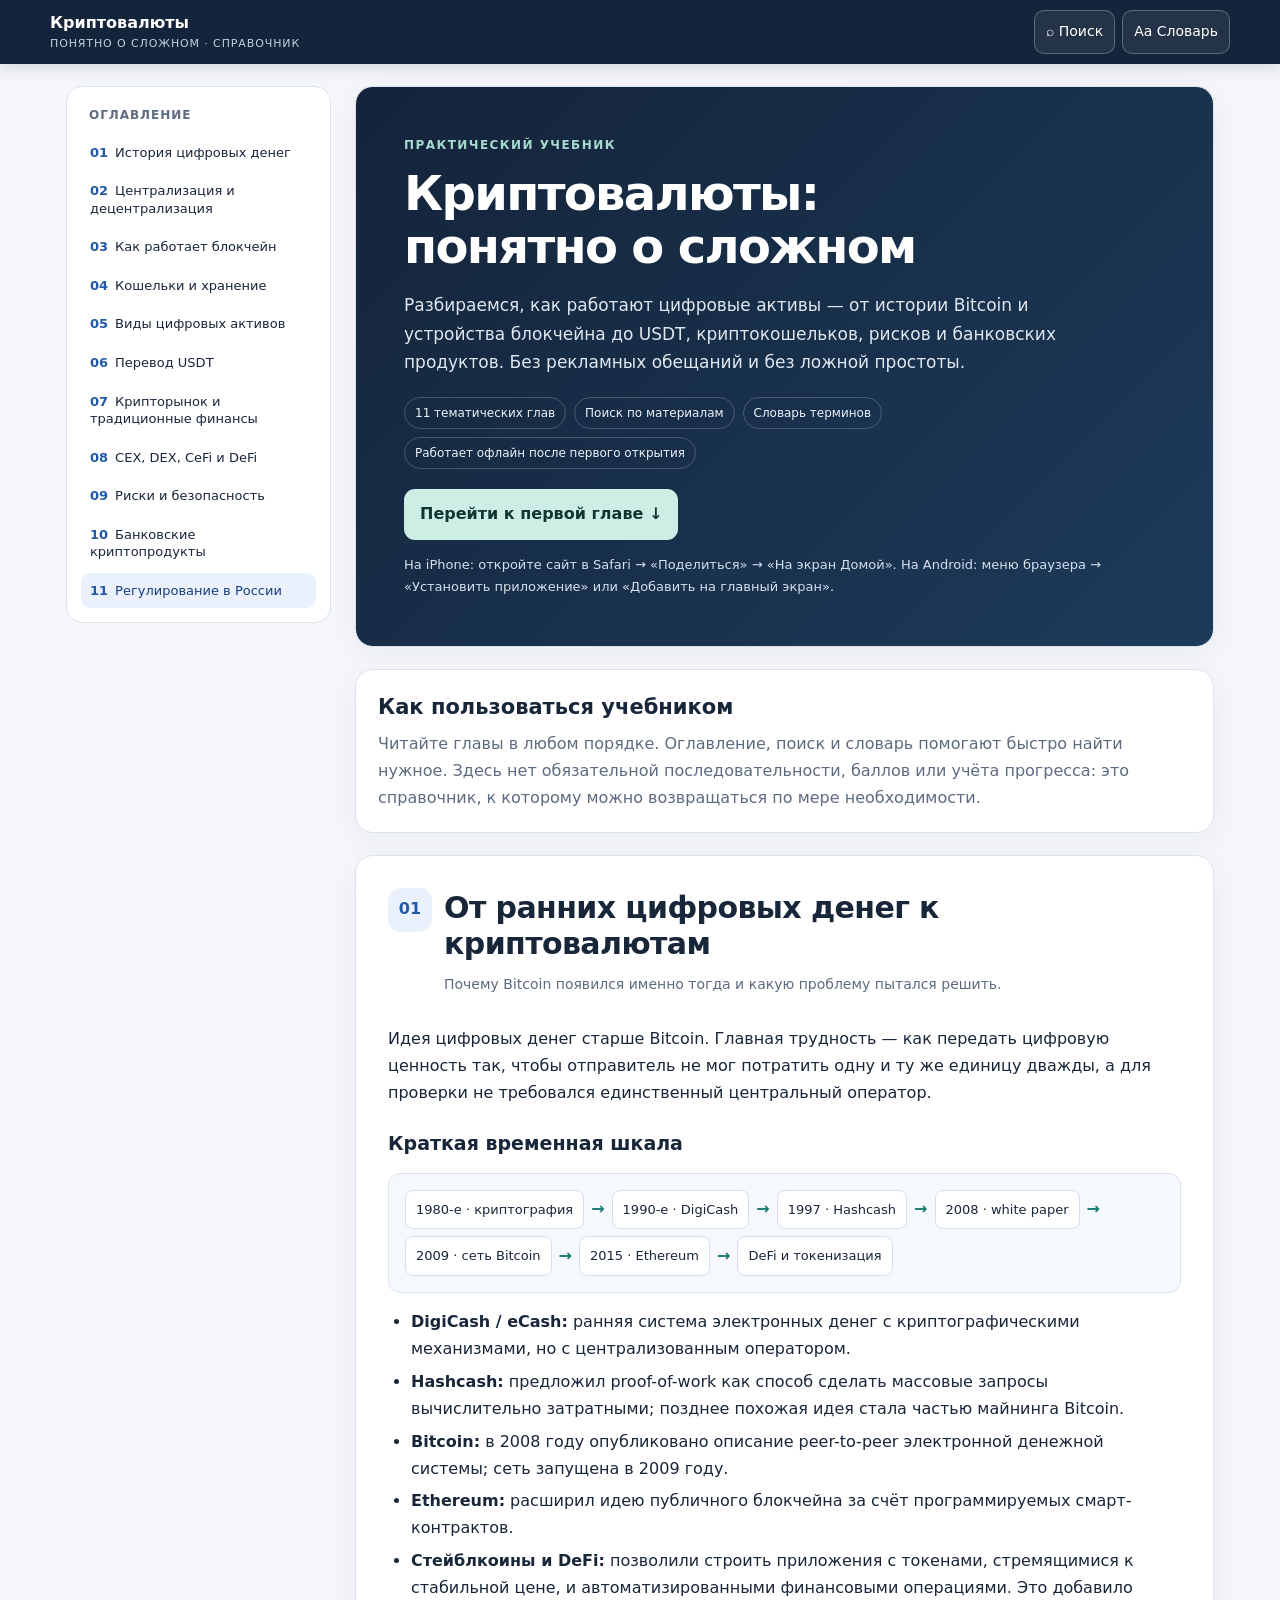
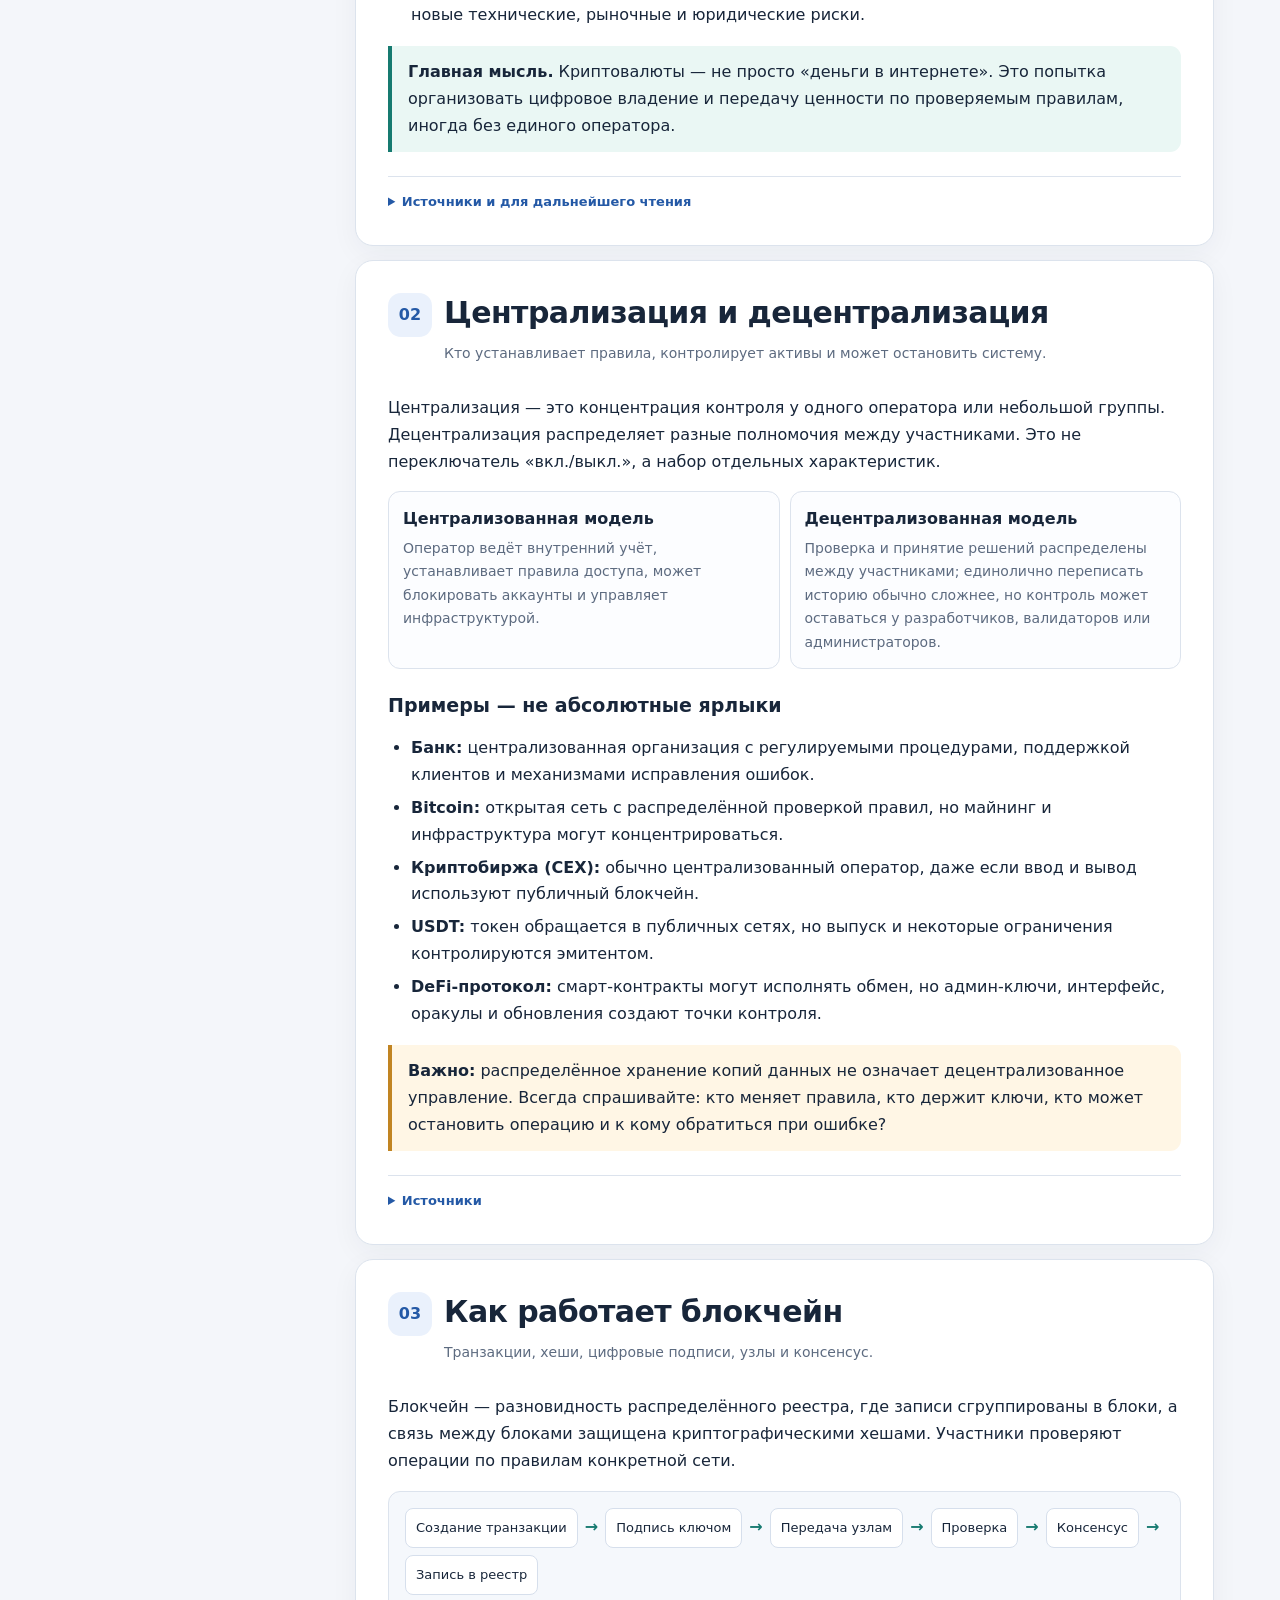
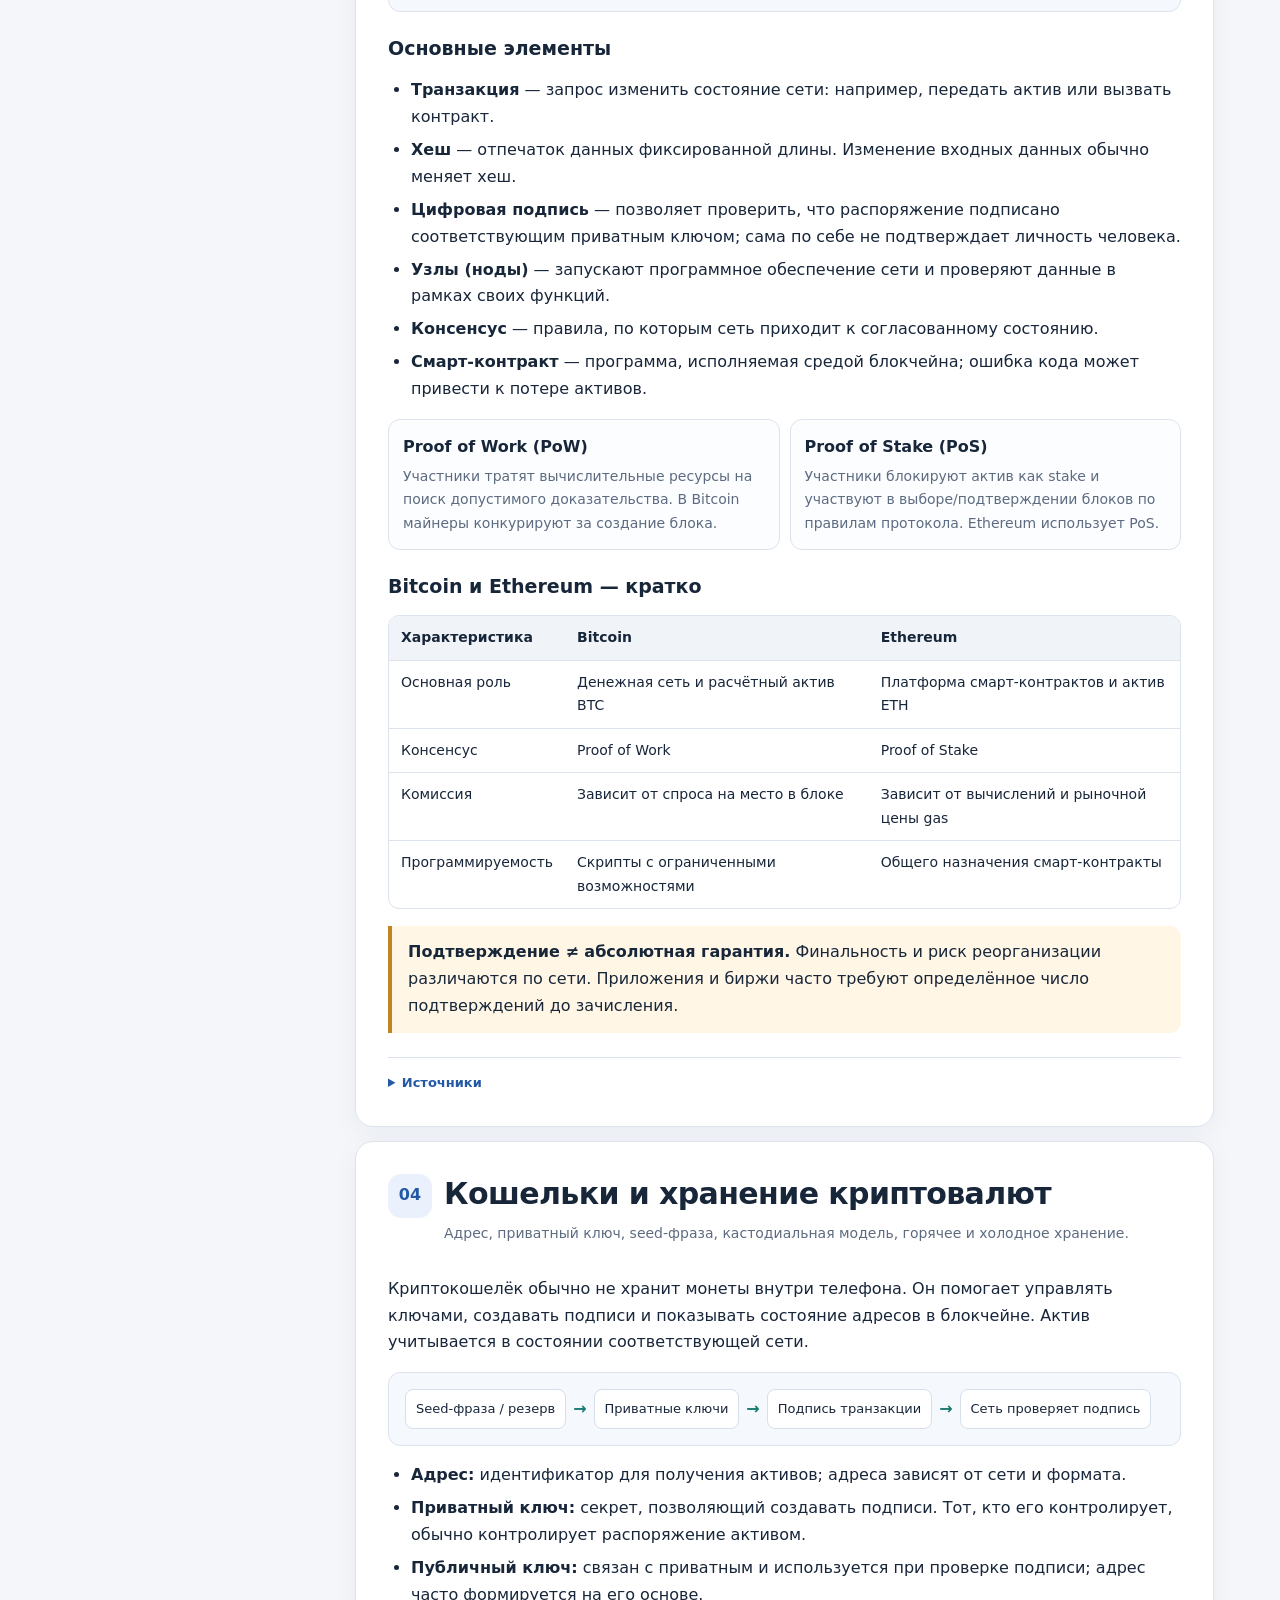
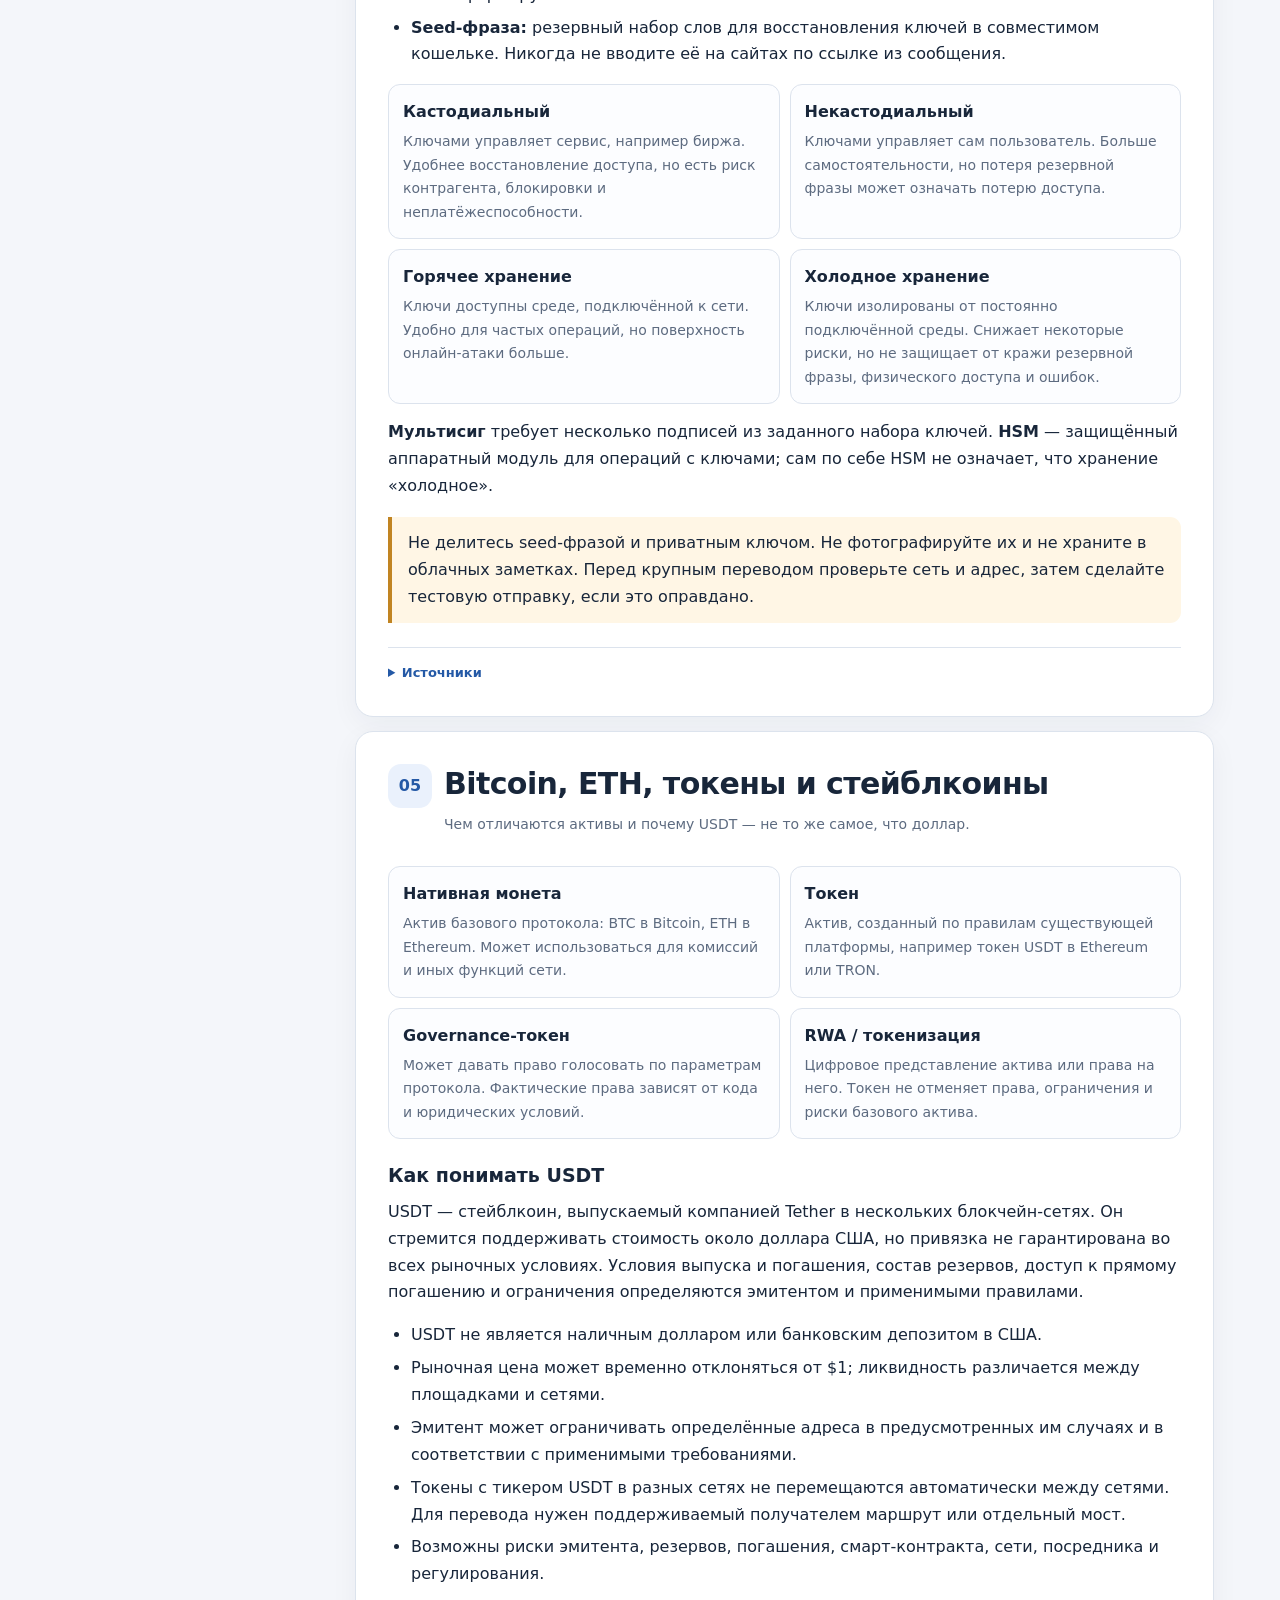
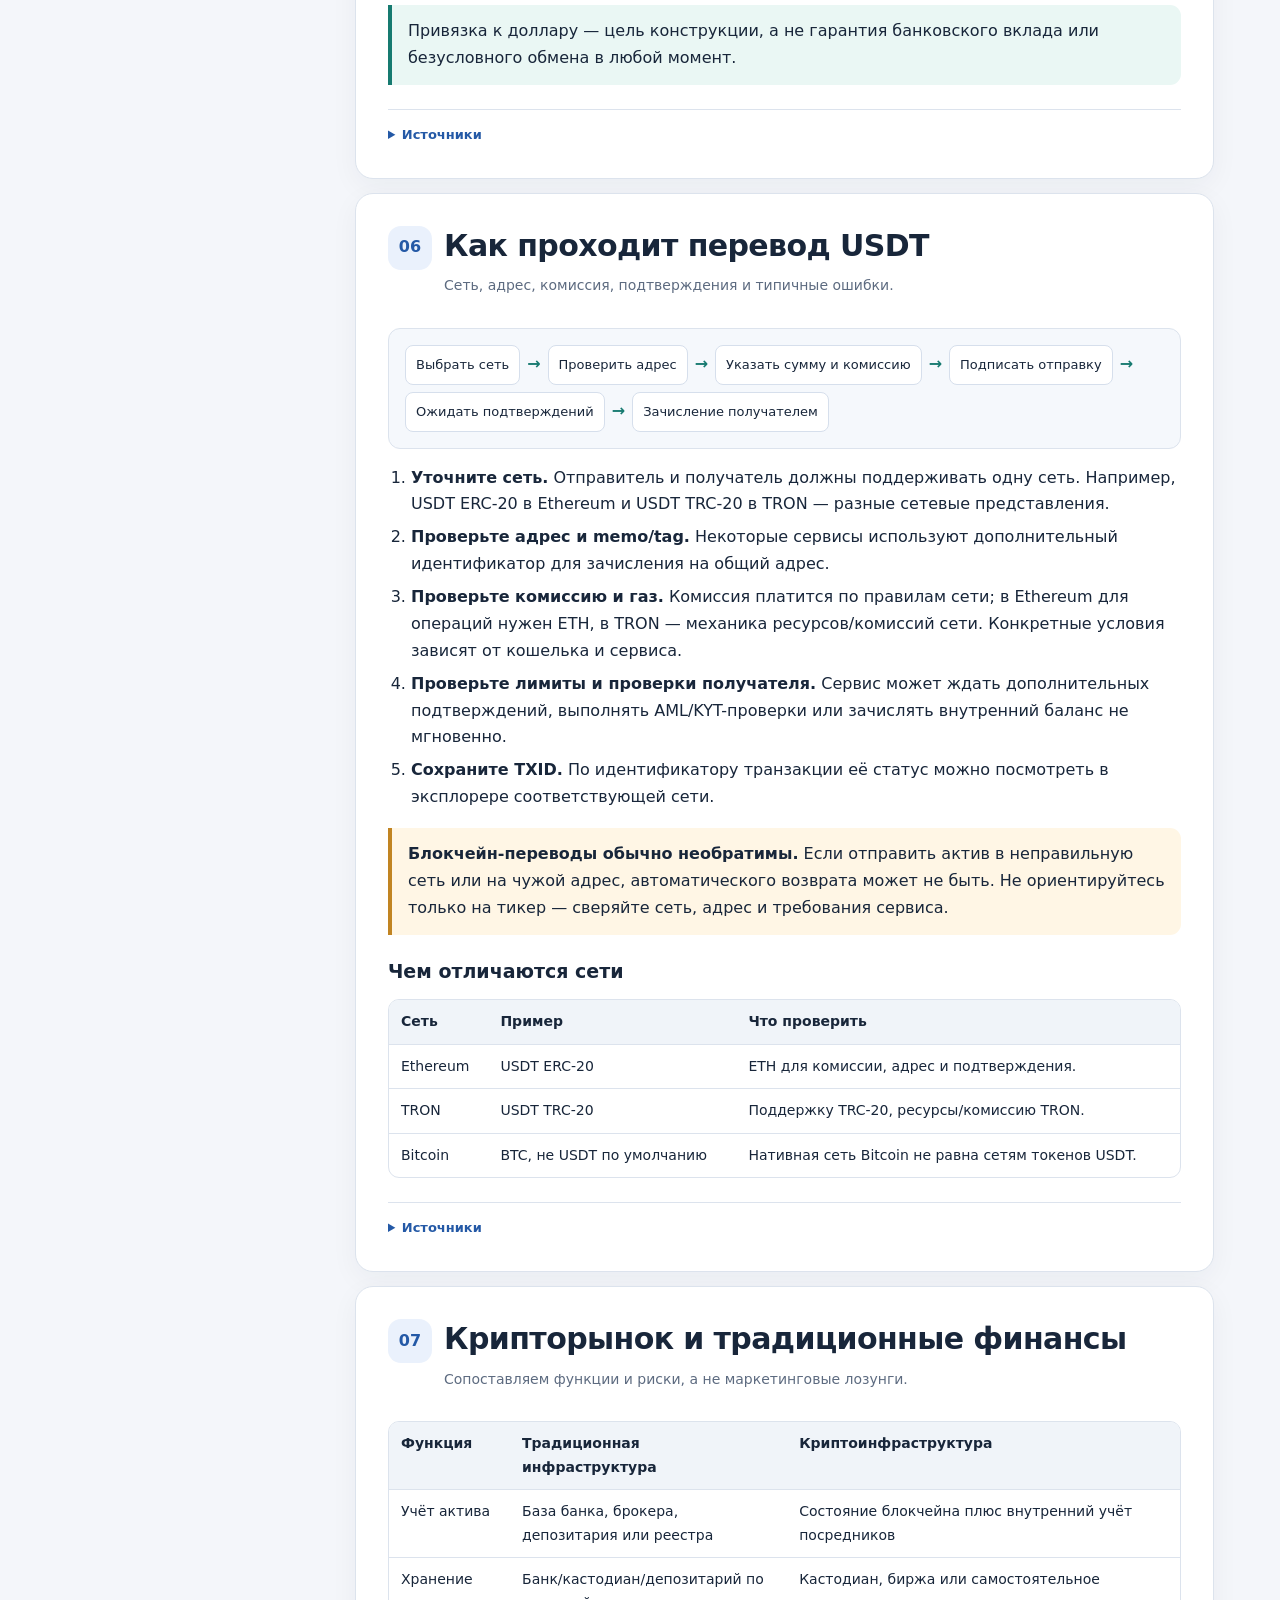
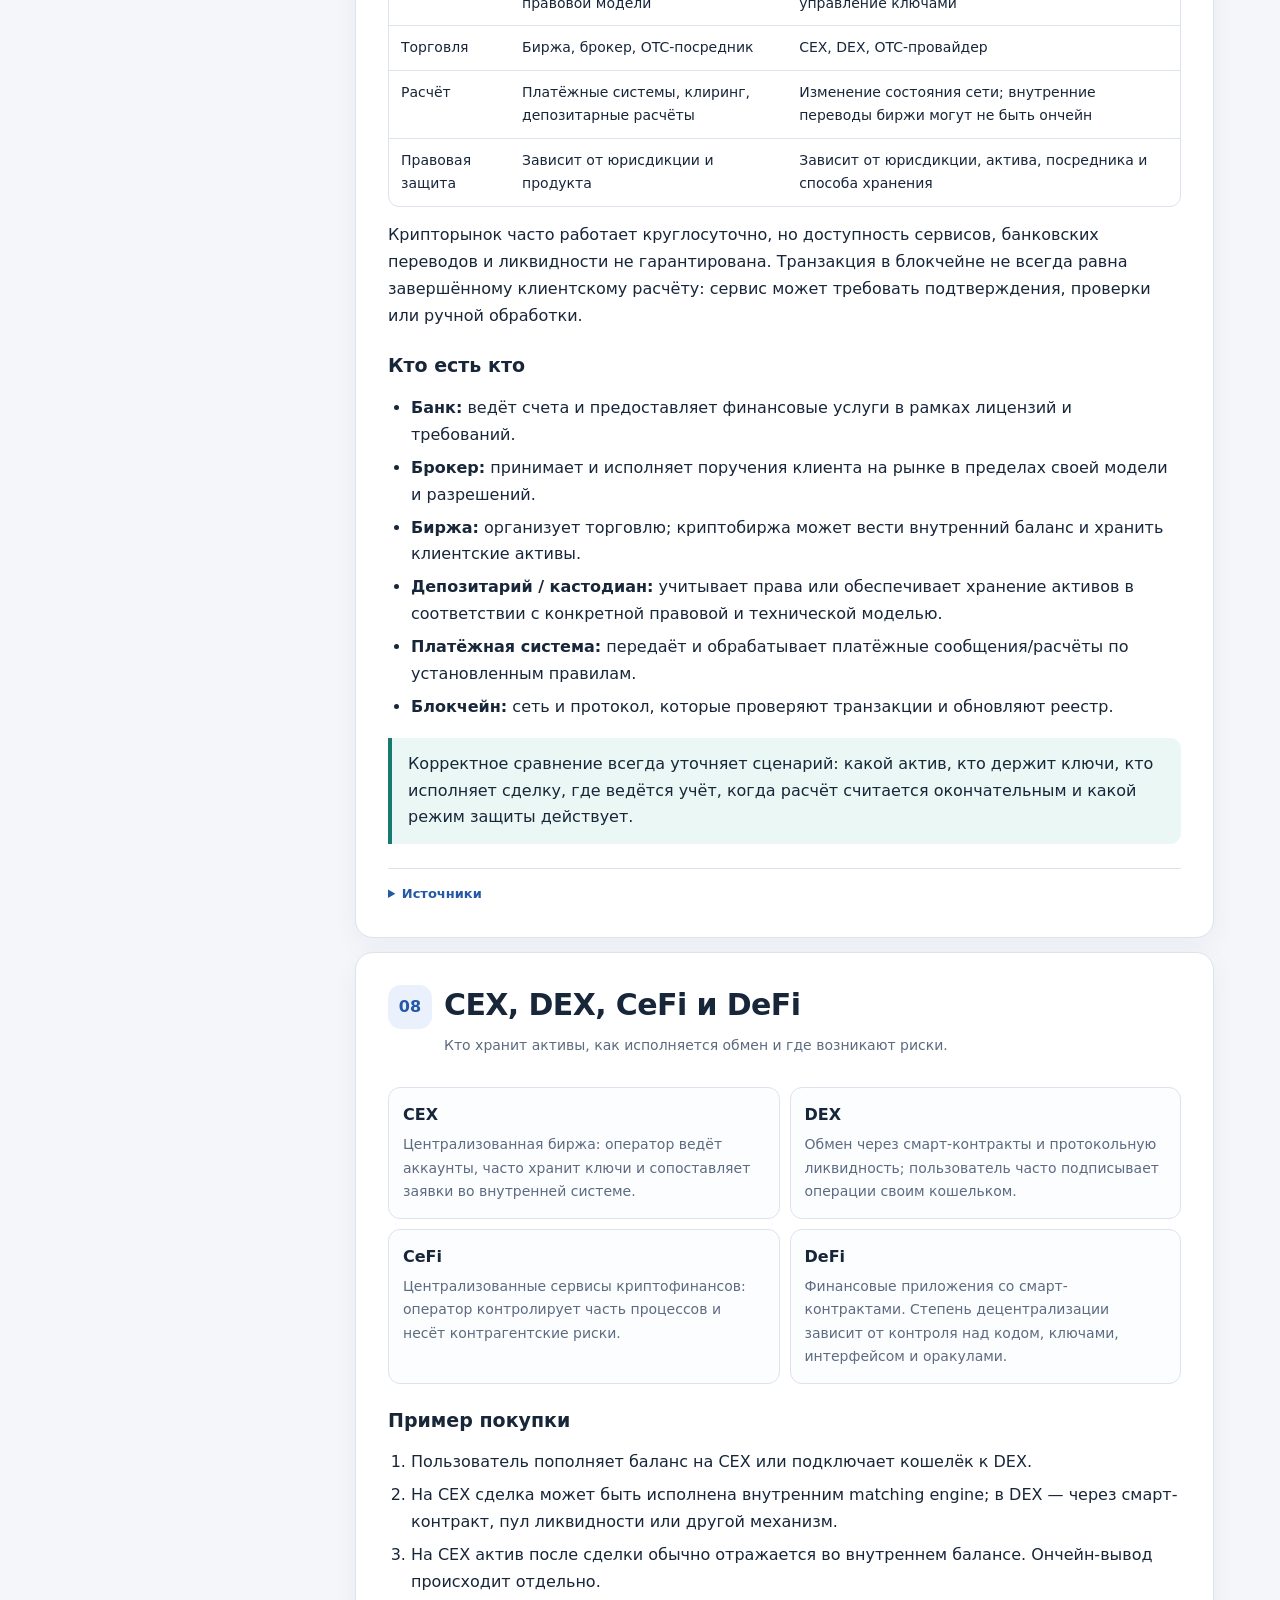
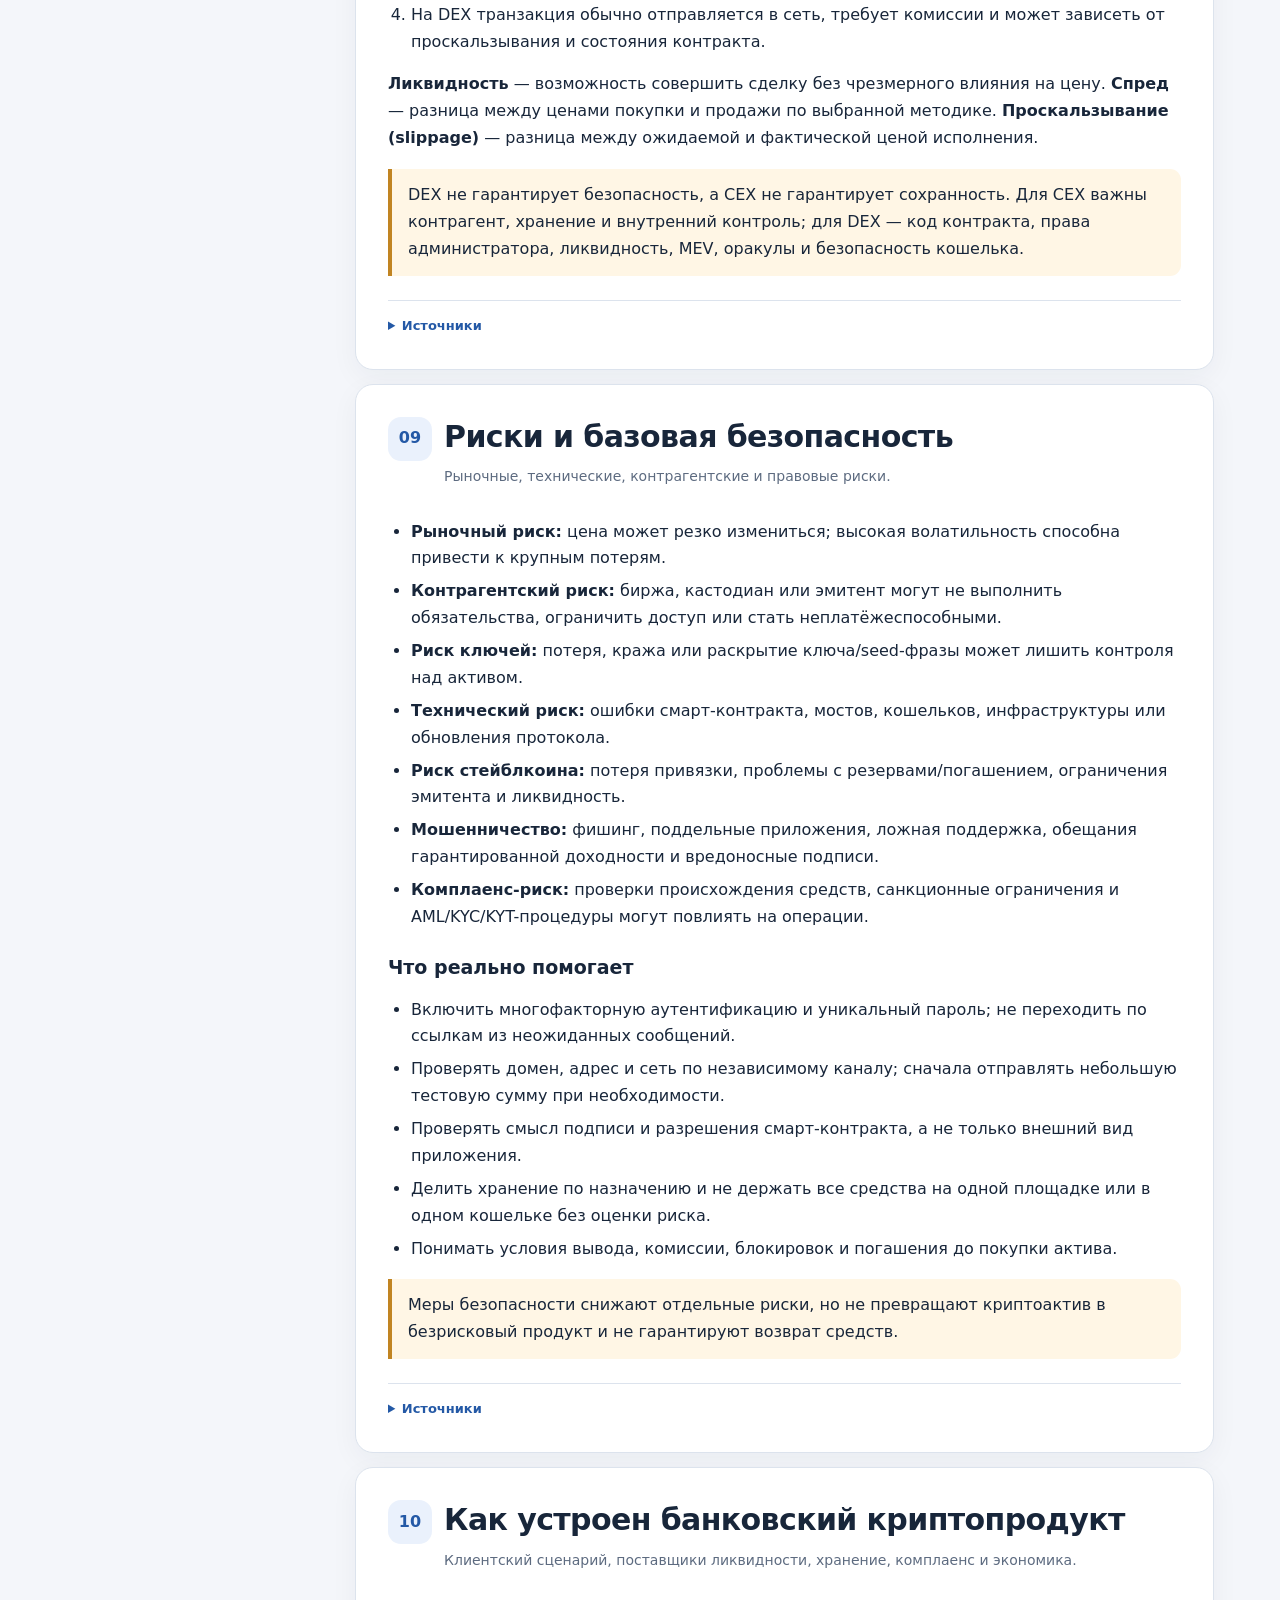
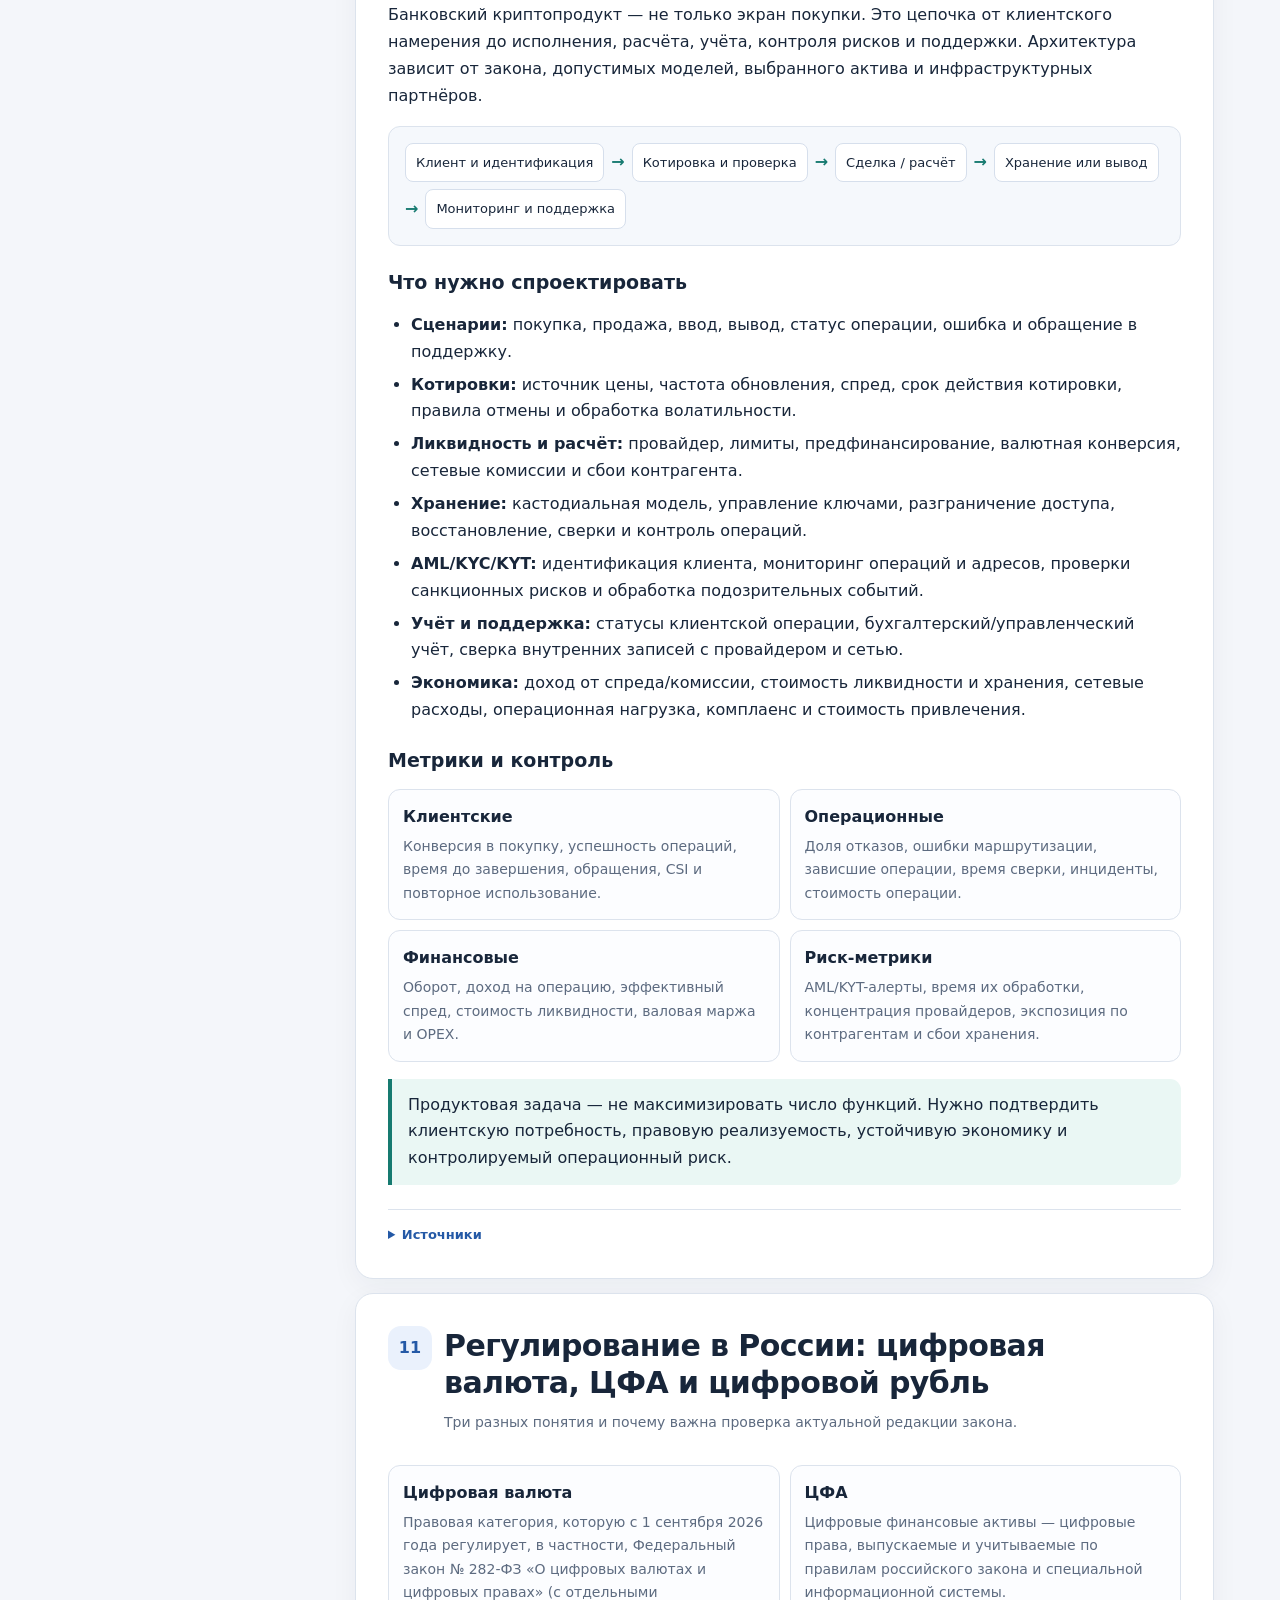
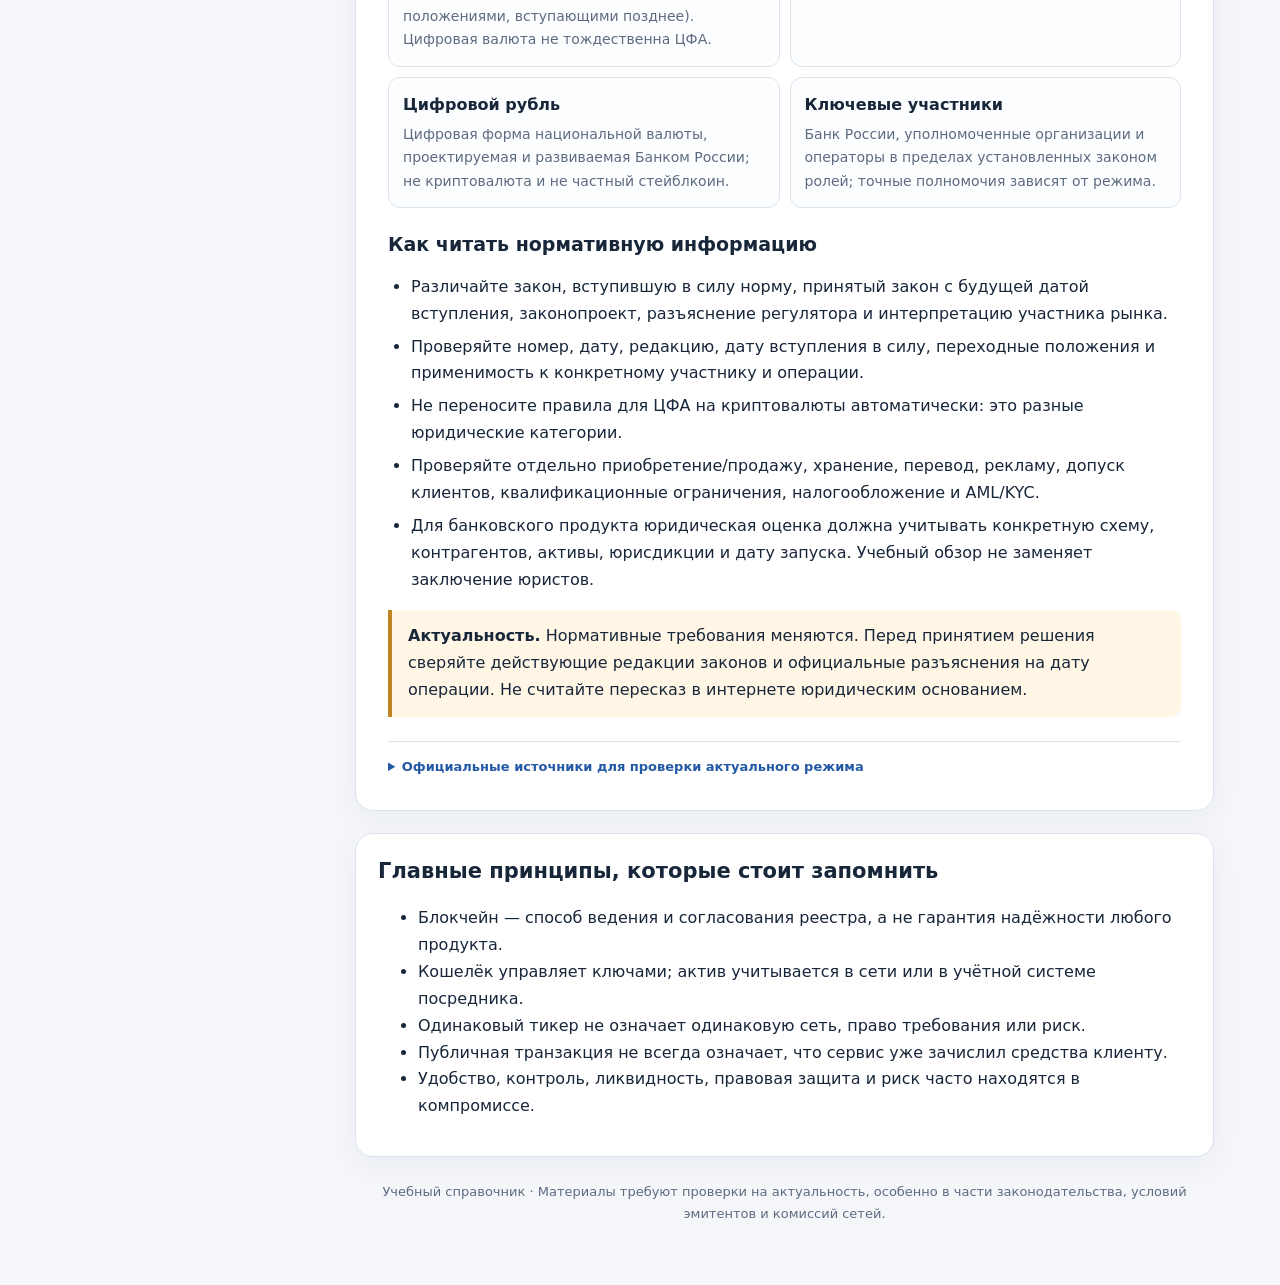
==== commit a85cd866: "Update Russian crypto regulation chapter with 282-FZ and CBR sources" ====
--- a/index.html
+++ b/index.html
@@ -33,7 +33,7 @@
 <article class="module" id="m8" data-title="CEX, DEX, CeFi и DeFi"><div class="module-head"><div class="num">08</div><div><h2>CEX, DEX, CeFi и DeFi</h2><p class="sub">Кто хранит активы, как исполняется обмен и где возникают риски.</p></div></div><div class="grid2"><div class="mini"><b>CEX</b><p>Централизованная биржа: оператор ведёт аккаунты, часто хранит ключи и сопоставляет заявки во внутренней системе.</p></div><div class="mini"><b>DEX</b><p>Обмен через смарт-контракты и протокольную ликвидность; пользователь часто подписывает операции своим кошельком.</p></div><div class="mini"><b>CeFi</b><p>Централизованные сервисы криптофинансов: оператор контролирует часть процессов и несёт контрагентские риски.</p></div><div class="mini"><b>DeFi</b><p>Финансовые приложения со смарт-контрактами. Степень децентрализации зависит от контроля над кодом, ключами, интерфейсом и оракулами.</p></div></div><h3>Пример покупки</h3><ol><li>Пользователь пополняет баланс на CEX или подключает кошелёк к DEX.</li><li>На CEX сделка может быть исполнена внутренним matching engine; в DEX — через смарт-контракт, пул ликвидности или другой механизм.</li><li>На CEX актив после сделки обычно отражается во внутреннем балансе. Ончейн-вывод происходит отдельно.</li><li>На DEX транзакция обычно отправляется в сеть, требует комиссии и может зависеть от проскальзывания и состояния контракта.</li></ol><p><b>Ликвидность</b> — возможность совершить сделку без чрезмерного влияния на цену. <b>Спред</b> — разница между ценами покупки и продажи по выбранной методике. <b>Проскальзывание (slippage)</b> — разница между ожидаемой и фактической ценой исполнения.</p><div class="callout warn">DEX не гарантирует безопасность, а CEX не гарантирует сохранность. Для CEX важны контрагент, хранение и внутренний контроль; для DEX — код контракта, права администратора, ликвидность, MEV, оракулы и безопасность кошелька.</div><details class="sources"><summary>Источники</summary><ul><li><a href="https://ethereum.org/en/defi/">Ethereum.org: DeFi</a> — основные категории приложений.</li><li><a href="https://ethereum.org/en/developers/docs/smart-contracts/">Ethereum.org: Smart contracts</a> — смарт-контракты.</li><li><a href="https://www.bis.org/publ/arpdf/ar2023e3.htm">BIS Annual Economic Report 2023</a> — структура и риски крипторынка.</li></ul></details></article>
 <article class="module" id="m9" data-title="Риски и безопасность"><div class="module-head"><div class="num">09</div><div><h2>Риски и базовая безопасность</h2><p class="sub">Рыночные, технические, контрагентские и правовые риски.</p></div></div><ul><li><b>Рыночный риск:</b> цена может резко измениться; высокая волатильность способна привести к крупным потерям.</li><li><b>Контрагентский риск:</b> биржа, кастодиан или эмитент могут не выполнить обязательства, ограничить доступ или стать неплатёжеспособными.</li><li><b>Риск ключей:</b> потеря, кража или раскрытие ключа/seed-фразы может лишить контроля над активом.</li><li><b>Технический риск:</b> ошибки смарт-контракта, мостов, кошельков, инфраструктуры или обновления протокола.</li><li><b>Риск стейблкоина:</b> потеря привязки, проблемы с резервами/погашением, ограничения эмитента и ликвидность.</li><li><b>Мошенничество:</b> фишинг, поддельные приложения, ложная поддержка, обещания гарантированной доходности и вредоносные подписи.</li><li><b>Комплаенс-риск:</b> проверки происхождения средств, санкционные ограничения и AML/KYC/KYT-процедуры могут повлиять на операции.</li></ul><h3>Что реально помогает</h3><ul><li>Включить многофакторную аутентификацию и уникальный пароль; не переходить по ссылкам из неожиданных сообщений.</li><li>Проверять домен, адрес и сеть по независимому каналу; сначала отправлять небольшую тестовую сумму при необходимости.</li><li>Проверять смысл подписи и разрешения смарт-контракта, а не только внешний вид приложения.</li><li>Делить хранение по назначению и не держать все средства на одной площадке или в одном кошельке без оценки риска.</li><li>Понимать условия вывода, комиссии, блокировок и погашения до покупки актива.</li></ul><div class="callout warn">Меры безопасности снижают отдельные риски, но не превращают криптоактив в безрисковый продукт и не гарантируют возврат средств.</div><details class="sources"><summary>Источники</summary><ul><li><a href="https://www.fatf-gafi.org/en/topics/virtual-assets.html">FATF: Virtual Assets</a> — AML/CFT для виртуальных активов.</li><li><a href="https://www.cisa.gov/secure-our-world">CISA: Secure Our World</a> — базовая цифровая безопасность.</li><li><a href="https://www.bis.org/publ/arpdf/ar2023e3.htm">BIS Annual Economic Report 2023</a> — риски криптоактивов.</li></ul></details></article>
 <article class="module" id="m10" data-title="Банковские криптопродукты"><div class="module-head"><div class="num">10</div><div><h2>Как устроен банковский криптопродукт</h2><p class="sub">Клиентский сценарий, поставщики ликвидности, хранение, комплаенс и экономика.</p></div></div><p>Банковский криптопродукт — не только экран покупки. Это цепочка от клиентского намерения до исполнения, расчёта, учёта, контроля рисков и поддержки. Архитектура зависит от закона, допустимых моделей, выбранного актива и инфраструктурных партнёров.</p><div class="flow"><span>Клиент и идентификация</span><i>→</i><span>Котировка и проверка</span><i>→</i><span>Сделка / расчёт</span><i>→</i><span>Хранение или вывод</span><i>→</i><span>Мониторинг и поддержка</span></div><h3>Что нужно спроектировать</h3><ul><li><b>Сценарии:</b> покупка, продажа, ввод, вывод, статус операции, ошибка и обращение в поддержку.</li><li><b>Котировки:</b> источник цены, частота обновления, спред, срок действия котировки, правила отмены и обработка волатильности.</li><li><b>Ликвидность и расчёт:</b> провайдер, лимиты, предфинансирование, валютная конверсия, сетевые комиссии и сбои контрагента.</li><li><b>Хранение:</b> кастодиальная модель, управление ключами, разграничение доступа, восстановление, сверки и контроль операций.</li><li><b>AML/KYC/KYT:</b> идентификация клиента, мониторинг операций и адресов, проверки санкционных рисков и обработка подозрительных событий.</li><li><b>Учёт и поддержка:</b> статусы клиентской операции, бухгалтерский/управленческий учёт, сверка внутренних записей с провайдером и сетью.</li><li><b>Экономика:</b> доход от спреда/комиссии, стоимость ликвидности и хранения, сетевые расходы, операционная нагрузка, комплаенс и стоимость привлечения.</li></ul><h3>Метрики и контроль</h3><div class="grid2"><div class="mini"><b>Клиентские</b><p>Конверсия в покупку, успешность операций, время до завершения, обращения, CSI и повторное использование.</p></div><div class="mini"><b>Операционные</b><p>Доля отказов, ошибки маршрутизации, зависшие операции, время сверки, инциденты, стоимость операции.</p></div><div class="mini"><b>Финансовые</b><p>Оборот, доход на операцию, эффективный спред, стоимость ликвидности, валовая маржа и OPEX.</p></div><div class="mini"><b>Риск-метрики</b><p>AML/KYT-алерты, время их обработки, концентрация провайдеров, экспозиция по контрагентам и сбои хранения.</p></div></div><div class="callout">Продуктовая задача — не максимизировать число функций. Нужно подтвердить клиентскую потребность, правовую реализуемость, устойчивую экономику и контролируемый операционный риск.</div><details class="sources"><summary>Источники</summary><ul><li><a href="https://www.fatf-gafi.org/en/topics/virtual-assets.html">FATF: Virtual Assets</a> — контроль AML/CFT.</li><li><a href="https://www.bis.org/cpmi/publ/d101a.pdf">BIS/CPMI: Principles for financial market infrastructures</a> — операционный и инфраструктурный риск.</li><li><a href="https://www.cbr.ru/">Банк России</a> — официальные материалы о регулировании финансовых рынков РФ.</li></ul></details></article>
-<article class="module" id="m11" data-title="Регулирование в России"><div class="module-head"><div class="num">11</div><div><h2>Регулирование в России: цифровая валюта, ЦФА и цифровой рубль</h2><p class="sub">Три разных понятия и почему важна проверка актуальной редакции закона.</p></div></div><div class="grid2"><div class="mini"><b>Цифровая валюта</b><p>Правовая категория, в частности связанная с законом № 259-ФЗ; режим операций, обращения и услуг зависит от законодательства и последующих изменений.</p></div><div class="mini"><b>ЦФА</b><p>Цифровые финансовые активы — цифровые права, выпускаемые и учитываемые по правилам российского закона и специальной информационной системы.</p></div><div class="mini"><b>Цифровой рубль</b><p>Цифровая форма национальной валюты, проектируемая и развиваемая Банком России; не криптовалюта и не частный стейблкоин.</p></div><div class="mini"><b>Ключевые участники</b><p>Банк России, уполномоченные организации и операторы в пределах установленных законом ролей; точные полномочия зависят от режима.</p></div></div><h3>Как читать нормативную информацию</h3><ul><li>Различайте закон, вступившую в силу норму, принятый закон с будущей датой вступления, законопроект, разъяснение регулятора и интерпретацию участника рынка.</li><li>Проверяйте номер, дату, редакцию, дату вступления в силу, переходные положения и применимость к конкретному участнику и операции.</li><li>Не переносите правила для ЦФА на криптовалюты автоматически: это разные юридические категории.</li><li>Проверяйте отдельно приобретение/продажу, хранение, перевод, рекламу, допуск клиентов, квалификационные ограничения, налогообложение и AML/KYC.</li><li>Для банковского продукта юридическая оценка должна учитывать конкретную схему, контрагентов, активы, юрисдикции и дату запуска. Учебный обзор не заменяет заключение юристов.</li></ul><div class="callout warn"><b>Актуальность.</b> Нормативные требования меняются. Перед принятием решения сверяйте действующие редакции законов и официальные разъяснения на дату операции. Не считайте пересказ в интернете юридическим основанием.</div><details class="sources"><summary>Официальные источники для проверки актуального режима</summary><ul><li><a href="https://pravo.gov.ru/">Официальный интернет-портал правовой информации</a> — опубликованные нормативные акты и их реквизиты.</li><li><a href="https://www.cbr.ru/">Банк России</a> — нормативные материалы, разъяснения и сведения о цифровом рубле.</li><li><a href="https://www.consultant.ru/document/cons_doc_LAW_358753/">Федеральный закон № 259-ФЗ от 31.07.2020</a> — регулирование цифровых финансовых активов и цифровой валюты; перед применением проверяйте актуальную редакцию.</li><li><a href="https://www.consultant.ru/document/cons_doc_LAW_358752/">Федеральный закон № 258-ФЗ от 31.07.2020</a> — экспериментальные правовые режимы в сфере цифровых инноваций.</li></ul></details></article>
+<article class="module" id="m11" data-title="Регулирование в России"><div class="module-head"><div class="num">11</div><div><h2>Регулирование в России: цифровая валюта, ЦФА и цифровой рубль</h2><p class="sub">Три разных понятия и почему важна проверка актуальной редакции закона.</p></div></div><div class="grid2"><div class="mini"><b>Цифровая валюта</b><p>Правовая категория, которую с 1 сентября 2026 года регулирует, в частности, Федеральный закон № 282-ФЗ «О цифровых валютах и цифровых правах» (с отдельными положениями, вступающими позднее). Цифровая валюта не тождественна ЦФА.</p></div><div class="mini"><b>ЦФА</b><p>Цифровые финансовые активы — цифровые права, выпускаемые и учитываемые по правилам российского закона и специальной информационной системы.</p></div><div class="mini"><b>Цифровой рубль</b><p>Цифровая форма национальной валюты, проектируемая и развиваемая Банком России; не криптовалюта и не частный стейблкоин.</p></div><div class="mini"><b>Ключевые участники</b><p>Банк России, уполномоченные организации и операторы в пределах установленных законом ролей; точные полномочия зависят от режима.</p></div></div><h3>Как читать нормативную информацию</h3><ul><li>Различайте закон, вступившую в силу норму, принятый закон с будущей датой вступления, законопроект, разъяснение регулятора и интерпретацию участника рынка.</li><li>Проверяйте номер, дату, редакцию, дату вступления в силу, переходные положения и применимость к конкретному участнику и операции.</li><li>Не переносите правила для ЦФА на криптовалюты автоматически: это разные юридические категории.</li><li>Проверяйте отдельно приобретение/продажу, хранение, перевод, рекламу, допуск клиентов, квалификационные ограничения, налогообложение и AML/KYC.</li><li>Для банковского продукта юридическая оценка должна учитывать конкретную схему, контрагентов, активы, юрисдикции и дату запуска. Учебный обзор не заменяет заключение юристов.</li></ul><div class="callout warn"><b>Актуальность.</b> Нормативные требования меняются. Перед принятием решения сверяйте действующие редакции законов и официальные разъяснения на дату операции. Не считайте пересказ в интернете юридическим основанием.</div><details class="sources"><summary>Официальные источники для проверки актуального режима</summary><ul><li><a href="https://pravo.gov.ru/">Официальный интернет-портал правовой информации</a> — официальные публикации нормативных актов.</li><li><a href="https://www.consultant.ru/document/cons_doc_LAW_540983/">Федеральный закон № 282-ФЗ от 04.08.2026 «О цифровых валютах и цифровых правах»</a> — базовый закон об организации обращения, учёте и обращении цифровых валют и цифровых прав. Основная дата вступления в силу — 01.09.2026; отдельные положения вступают позднее.</li><li><a href="https://www.cbr.ru/explan/cryptocurrency/">Банк России: регулирование обращения криптовалют в России</a> — официальные ответы на вопросы; страница обновлена 12.10.2026.</li><li><a href="https://www.cbr.ru/develop/cryptocurrency/">Банк России: запуск рынка криптовалют</a> — официальные разъяснения по модели рынка и переходным срокам.</li><li><a href="https://www.consultant.ru/document/cons_doc_LAW_358753/">Федеральный закон № 259-ФЗ от 31.07.2020</a> — прежний базовый режим цифровых финансовых активов и цифровой валюты; читать с учётом последующих изменений.</li></ul></details></article>
 </div>
 <section class="panel intro"><h2>Главные принципы, которые стоит запомнить</h2><ul><li>Блокчейн — способ ведения и согласования реестра, а не гарантия надёжности любого продукта.</li><li>Кошелёк управляет ключами; актив учитывается в сети или в учётной системе посредника.</li><li>Одинаковый тикер не означает одинаковую сеть, право требования или риск.</li><li>Публичная транзакция не всегда означает, что сервис уже зачислил средства клиенту.</li><li>Удобство, контроль, ликвидность, правовая защита и риск часто находятся в компромиссе.</li></ul></section>
 <footer class="foot">Учебный справочник · Материалы требуют проверки на актуальность, особенно в части законодательства, условий эмитентов и комиссий сетей.</footer>
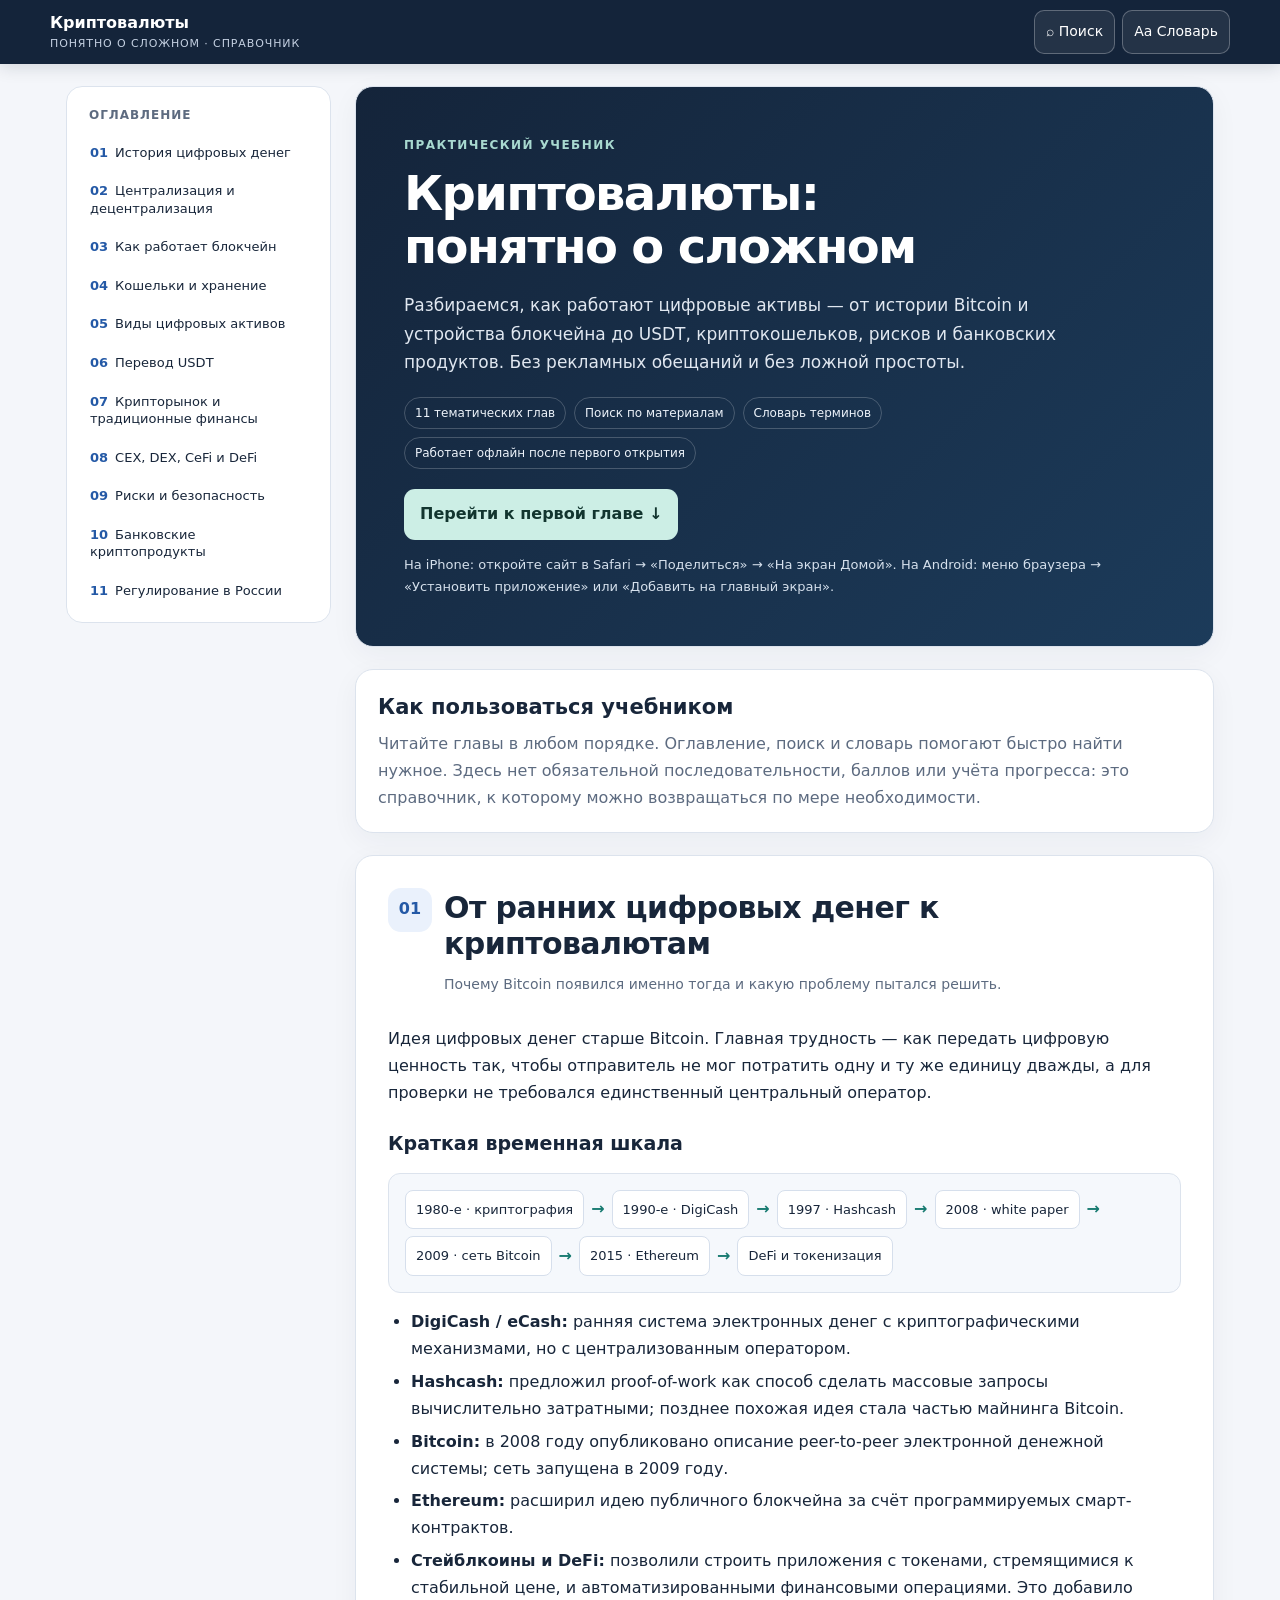
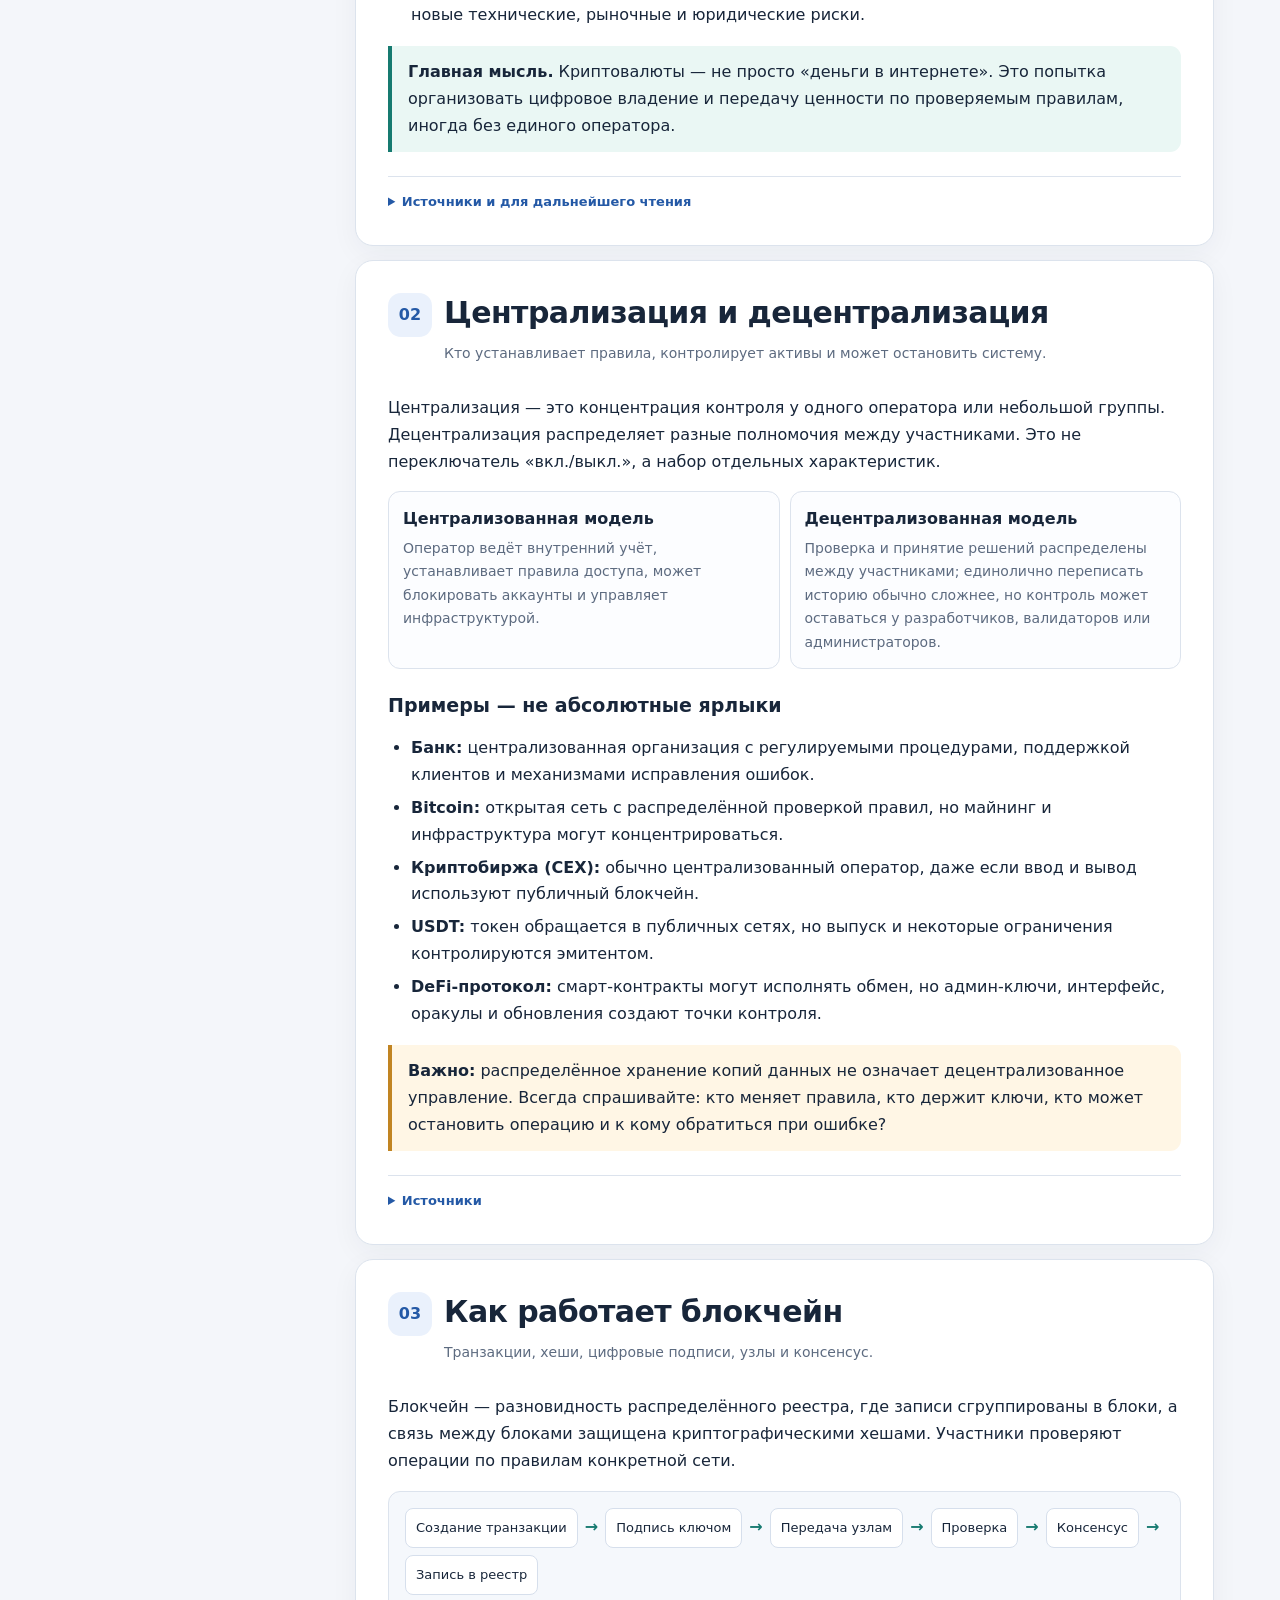
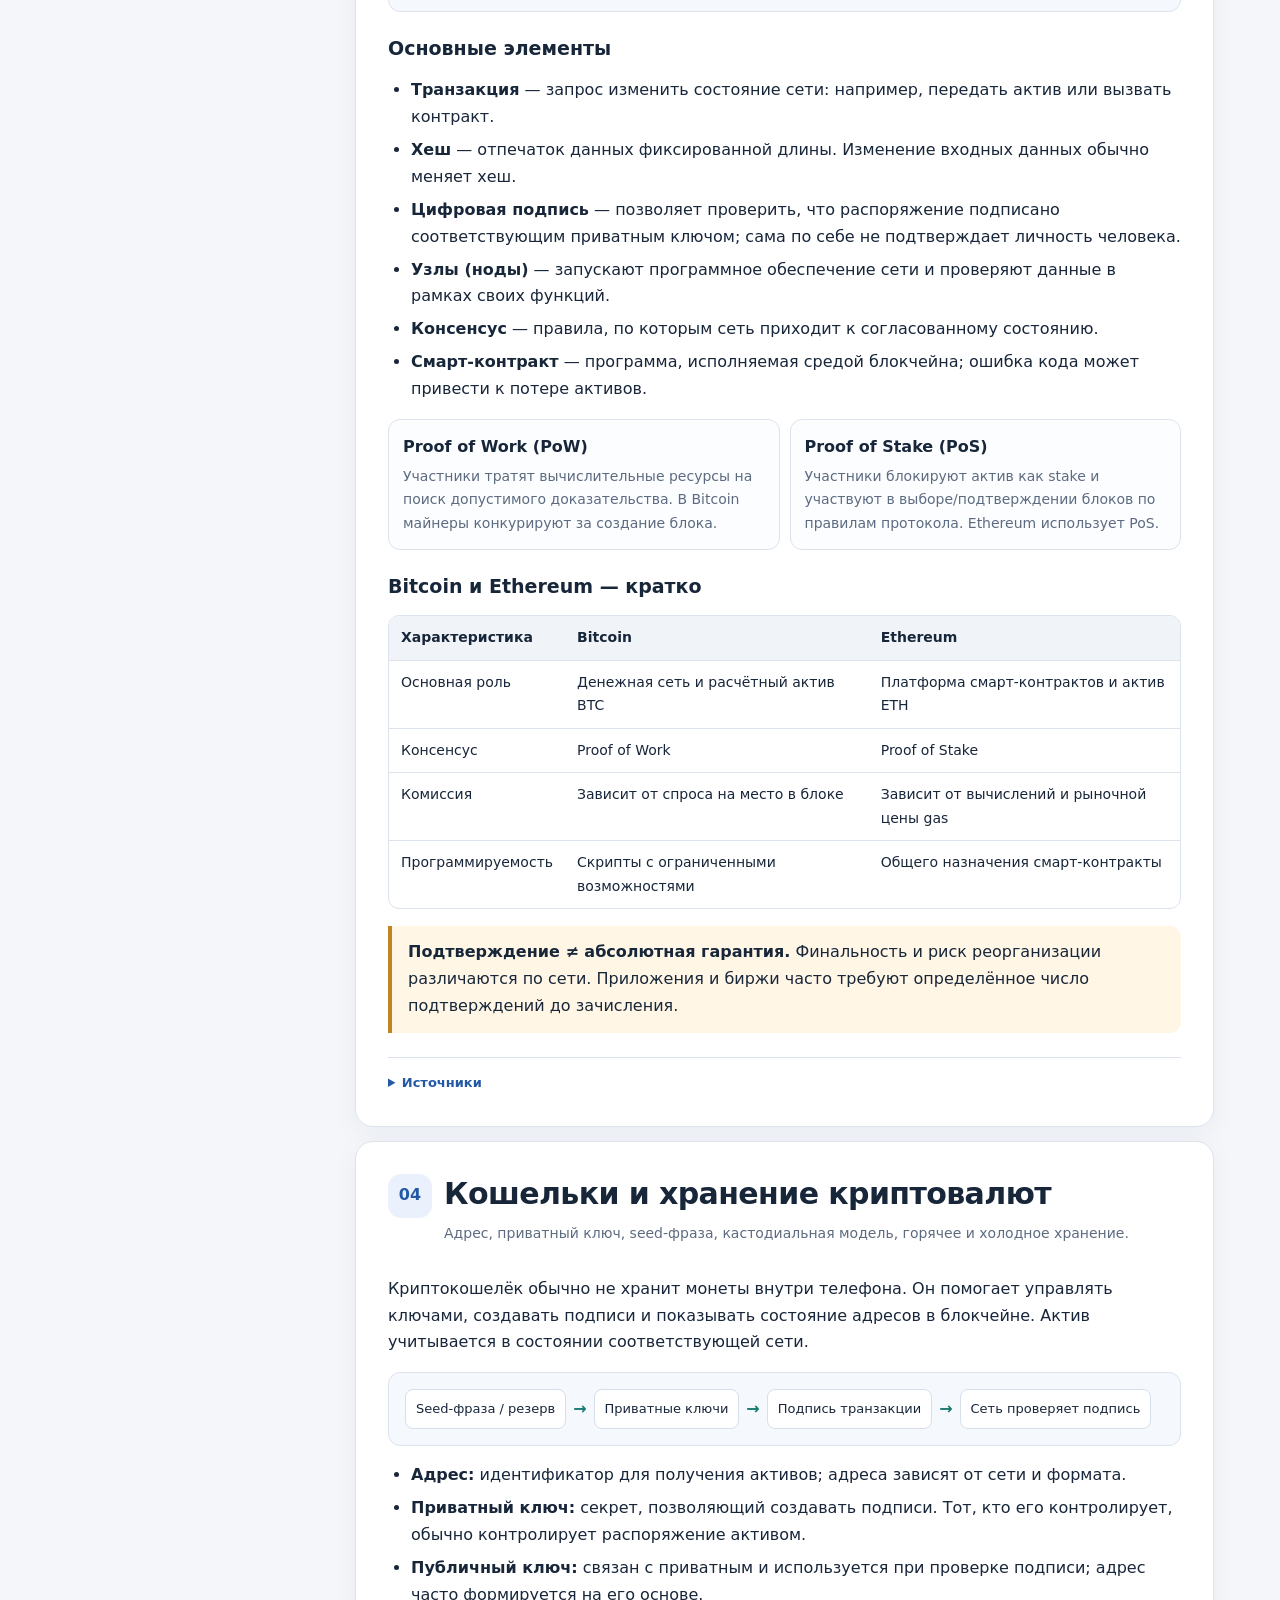
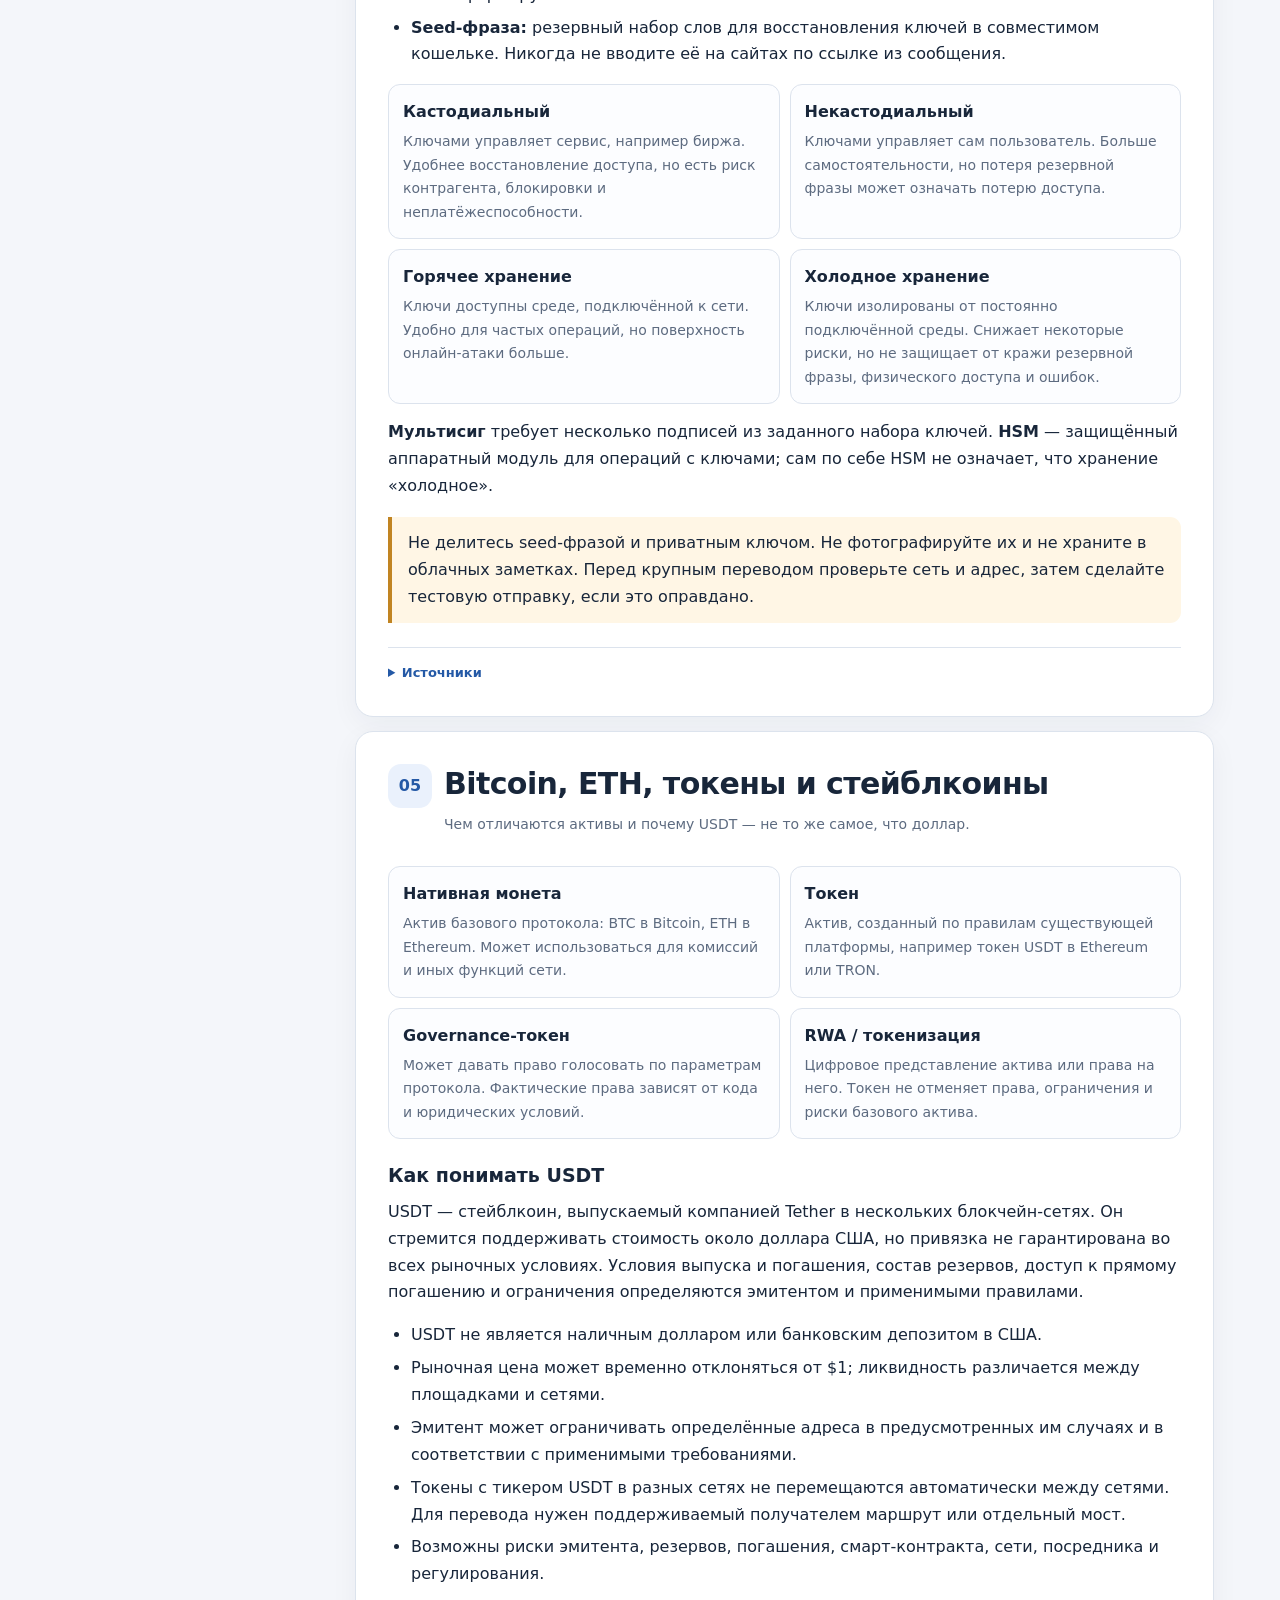
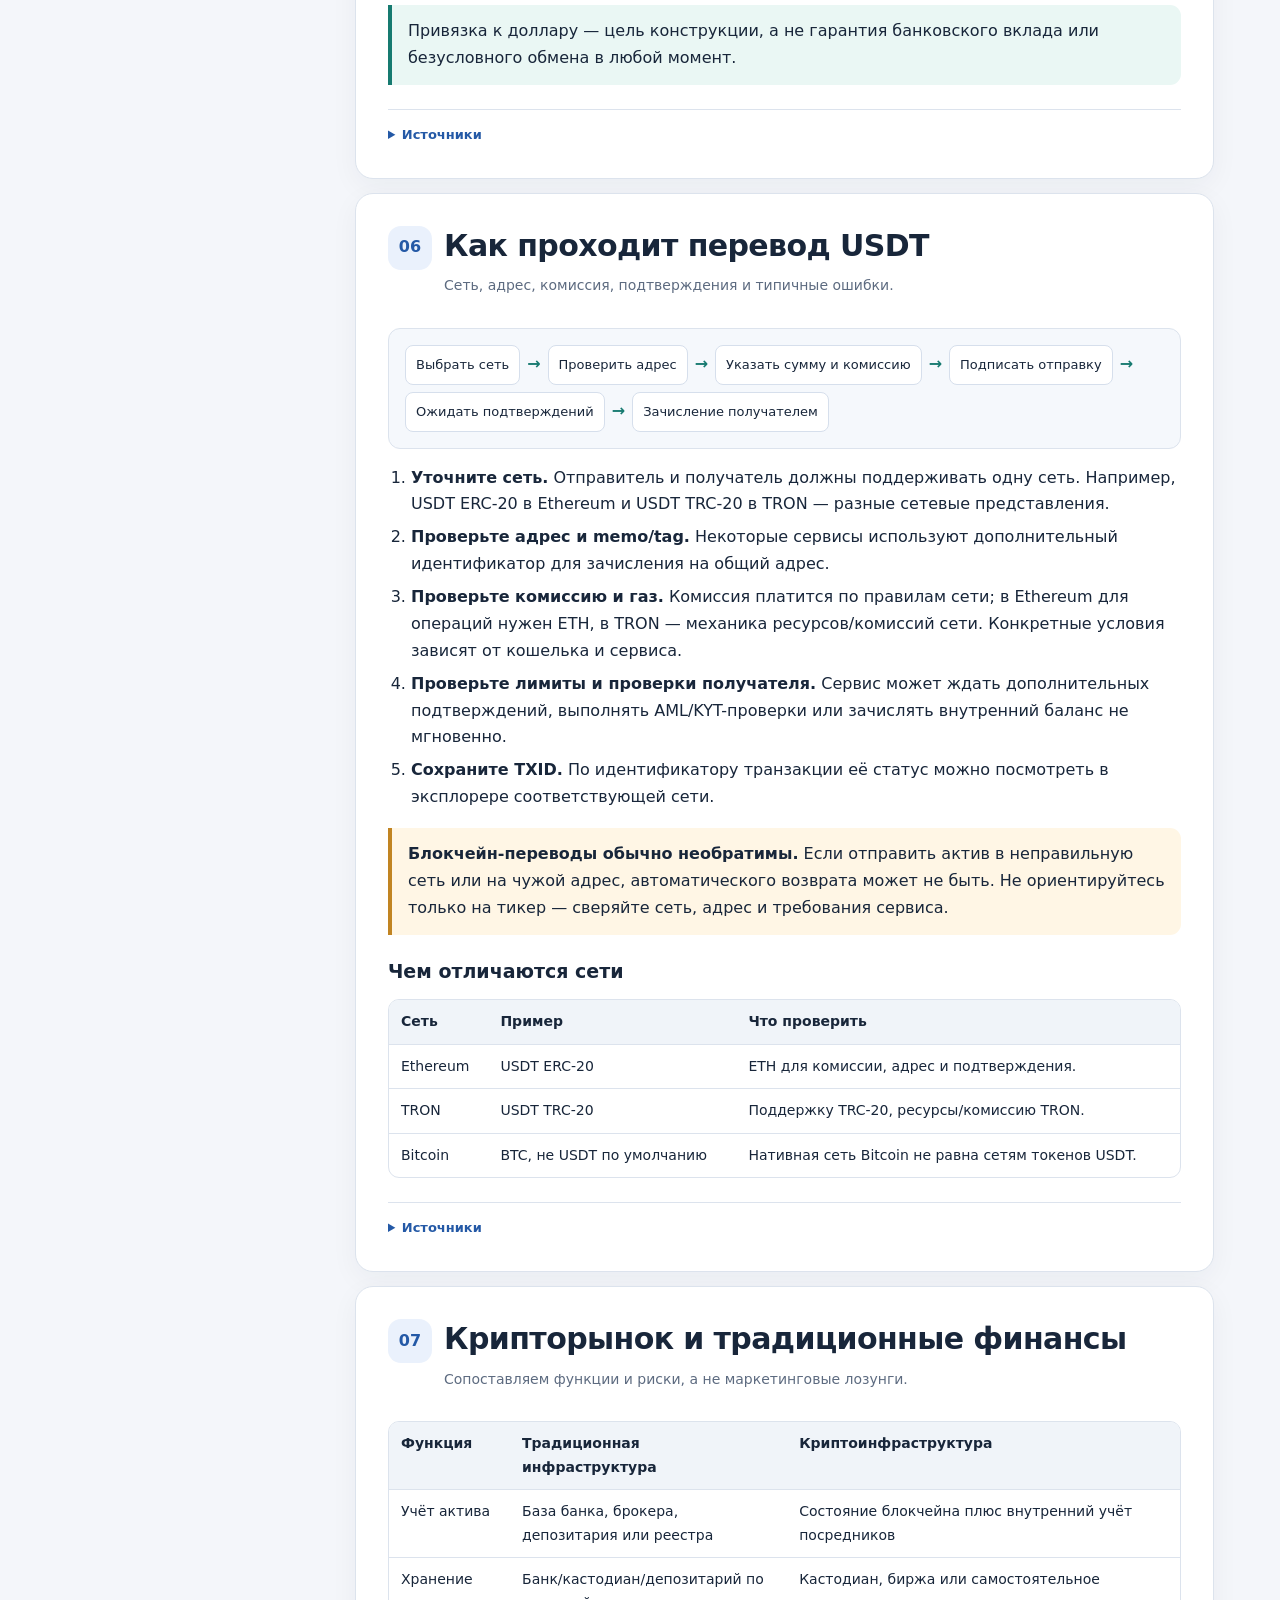
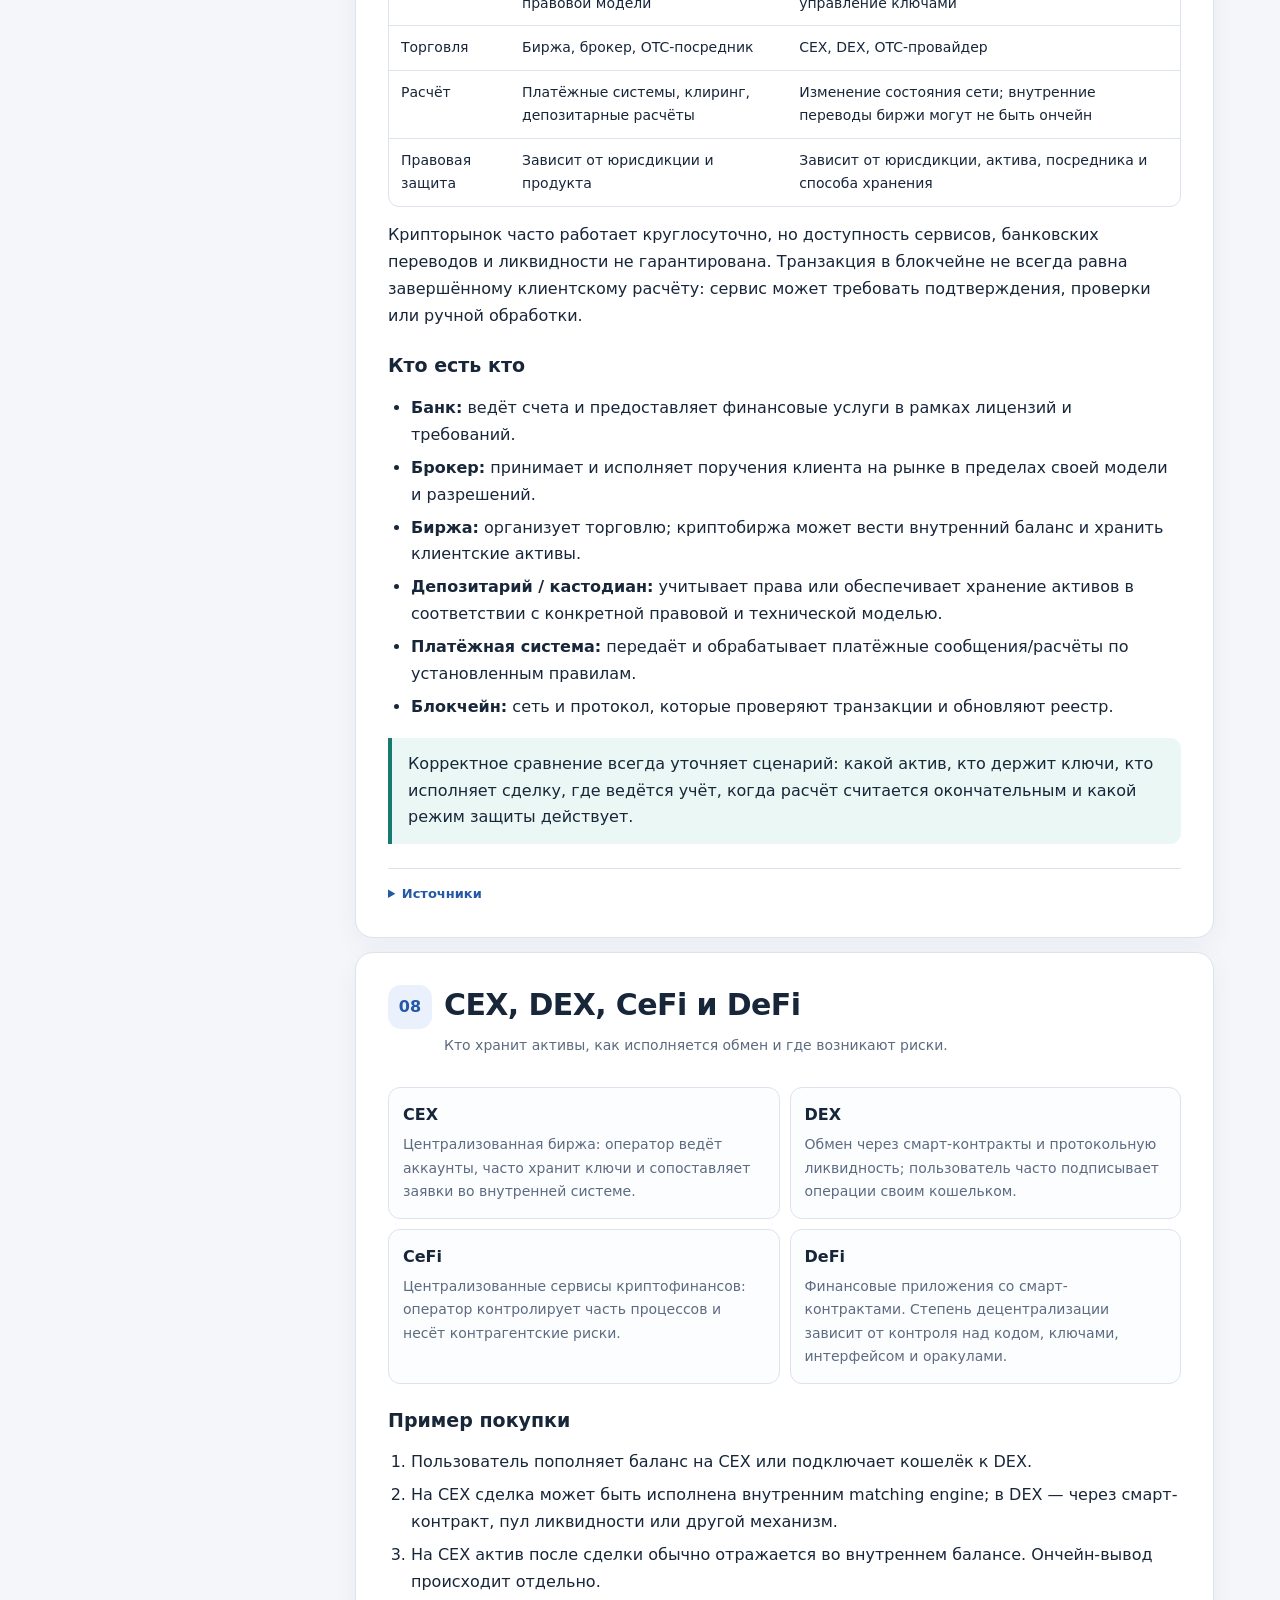
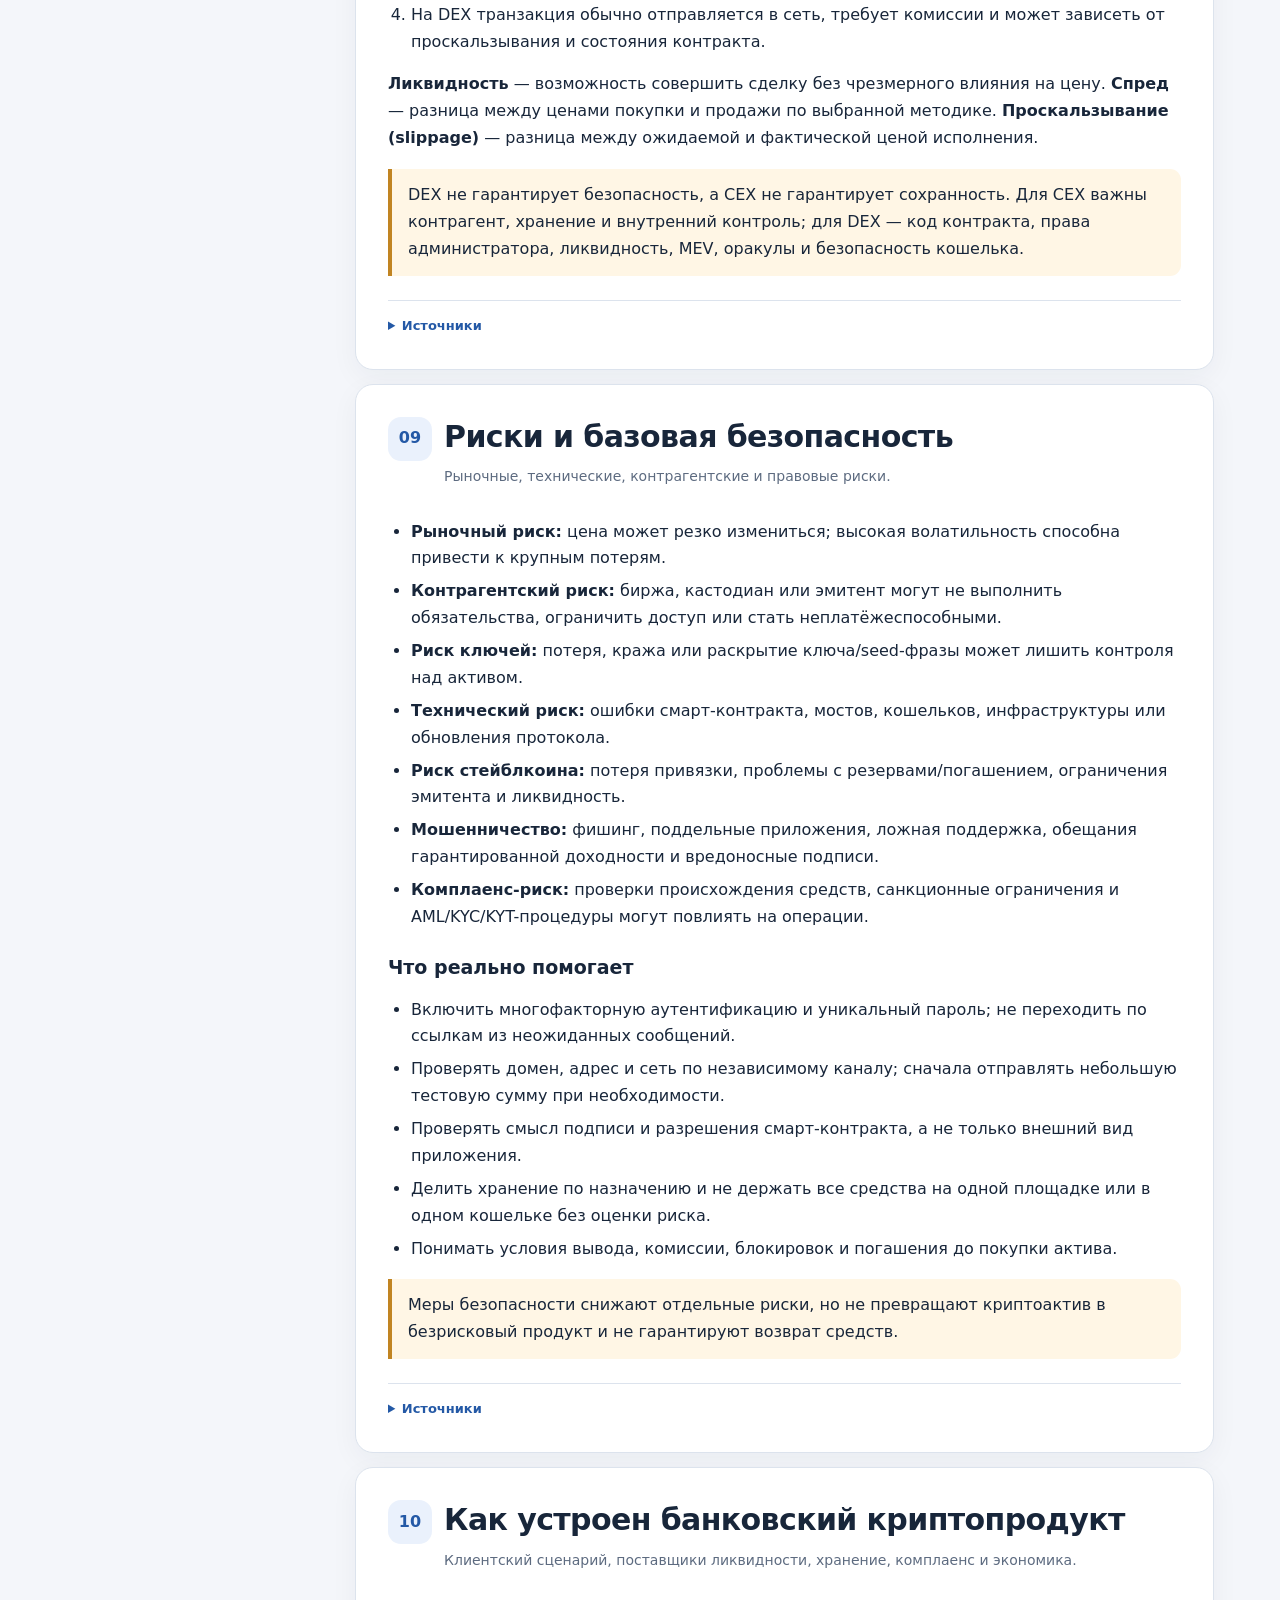
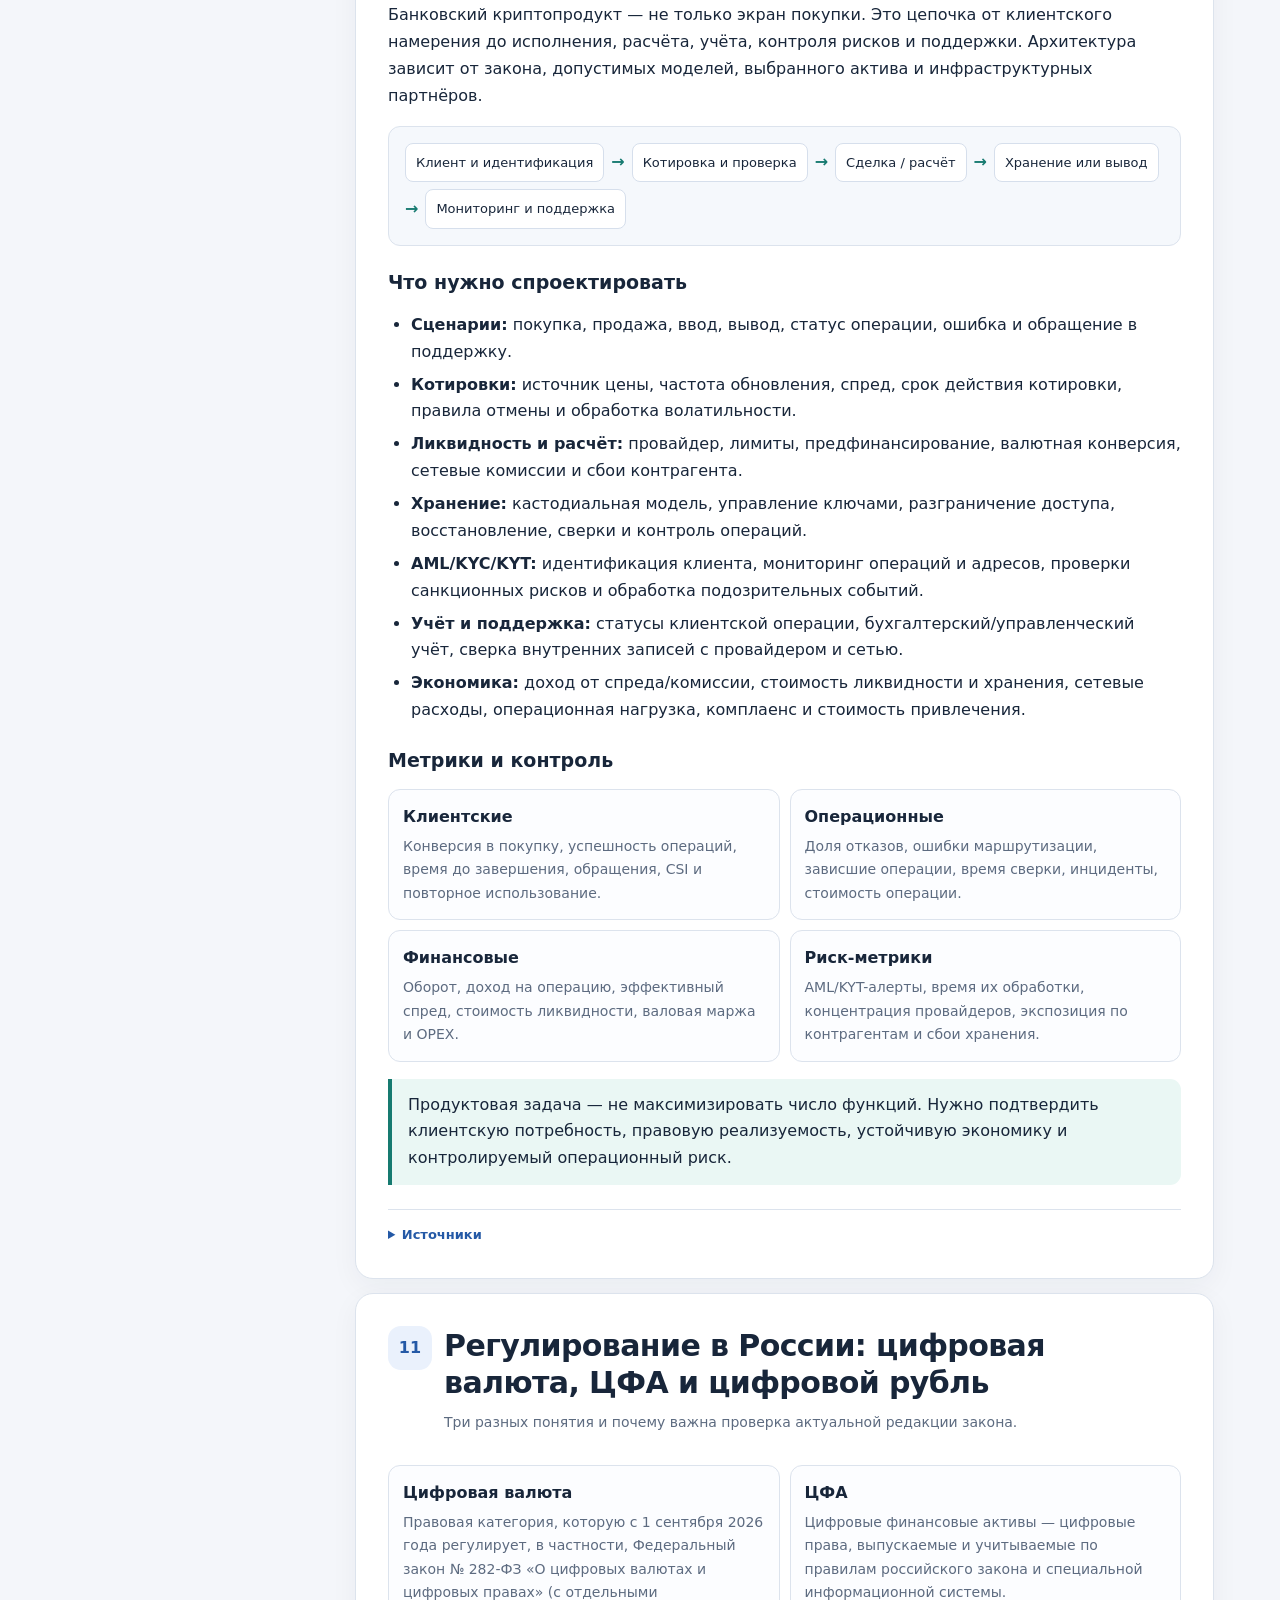
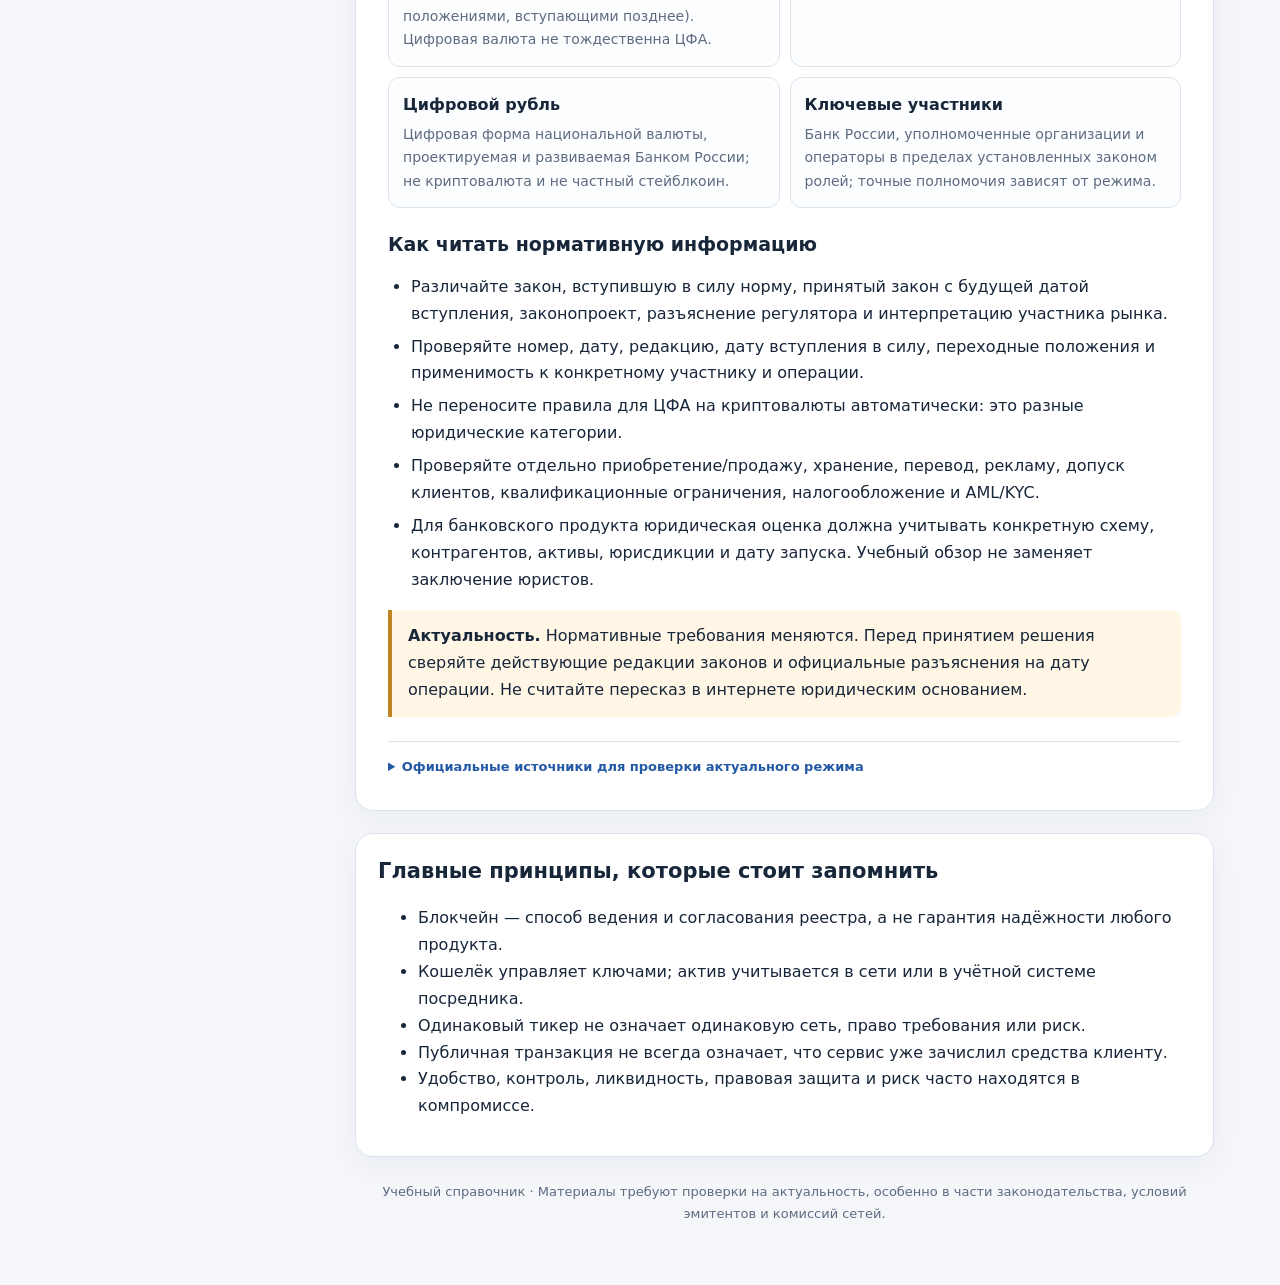
==== commit 57bd51e2: "Point repository root to web handbook" ====
--- a/index.html
+++ b/index.html
@@ -1,63 +1,12 @@
 <!doctype html>
 <html lang="ru">
 <head>
-<meta charset="utf-8"><meta name="viewport" content="width=device-width,initial-scale=1,viewport-fit=cover">
-<meta name="theme-color" content="#14243a"><meta name="description" content="Понятный практический справочник о криптовалютах, блокчейне, кошельках, стейблкоинах и финансовых продуктах.">
-<link rel="manifest" href="./manifest.webmanifest"><link rel="icon" href="./icon.svg" type="image/svg+xml">
-<title>Криптовалюты — понятно о сложном</title>
-<style>
-:root{color-scheme:light;--ink:#18263a;--muted:#5d6b80;--paper:#f4f6fa;--card:#fff;--line:#dce3ed;--navy:#14243a;--blue:#2459a6;--pale:#eaf1fc;--teal:#167a70;--shadow:0 8px 28px #17243a0c}
-*{box-sizing:border-box}html{scroll-behavior:smooth;scroll-padding-top:84px}body{margin:0;background:var(--paper);color:var(--ink);font:16px/1.68 system-ui,-apple-system,BlinkMacSystemFont,"Segoe UI",sans-serif}button,input{font:inherit}button,a{touch-action:manipulation}a{color:var(--blue);text-underline-offset:3px;overflow-wrap:anywhere}button{cursor:pointer}button:focus-visible,a:focus-visible,input:focus-visible{outline:3px solid #d69a25;outline-offset:3px}.top{position:sticky;top:0;z-index:10;background:var(--navy);color:white;padding:10px max(16px,calc((100vw - 1180px)/2));display:flex;gap:12px;align-items:center;justify-content:space-between;box-shadow:0 3px 16px #111b2b25}.brand{font-weight:750;line-height:1.25}.brand small{display:block;font-size:11px;color:#c4d0e1;font-weight:500;letter-spacing:.08em;text-transform:uppercase;margin-top:4px}.actions{display:flex;gap:7px}.top button{border:1px solid #ffffff45;background:#ffffff12;color:white;border-radius:10px;padding:9px 11px;font-size:14px}.layout{max-width:1180px;margin:auto;padding:22px 16px 60px;display:grid;grid-template-columns:265px minmax(0,1fr);gap:24px}.side{align-self:start;position:sticky;top:78px;max-height:calc(100dvh - 96px);overflow:auto;background:var(--card);border:1px solid var(--line);border-radius:16px;padding:14px}.side h2{font-size:12px;text-transform:uppercase;letter-spacing:.08em;color:var(--muted);margin:4px 8px 10px}.nav{display:grid;gap:3px}.nav button{text-align:left;border:0;background:transparent;border-radius:9px;padding:9px;color:var(--ink);font-size:13px;line-height:1.35}.nav button:hover,.nav button.active{background:var(--pale);color:#163f80}.nav b{color:var(--blue);margin-right:7px;font-variant-numeric:tabular-nums}.content{min-width:0}.hero,.panel,.module{background:var(--card);border:1px solid var(--line);border-radius:18px;box-shadow:var(--shadow)}.hero{padding:clamp(22px,5vw,48px);background:linear-gradient(135deg,#14243a,#1c3b5a);color:white}.eyebrow{font-size:12px;letter-spacing:.12em;text-transform:uppercase;color:#a8d9d0;font-weight:700}.hero h1{font-size:clamp(30px,5vw,48px);line-height:1.12;letter-spacing:-.035em;margin:12px 0}.hero p{color:#e0e7f0;max-width:700px;font-size:17px}.chips{display:flex;flex-wrap:wrap;gap:8px;margin:20px 0}.chip{border:1px solid #ffffff35;border-radius:30px;padding:5px 10px;font-size:12px;color:#edf3fa}.primary{border:0;background:#cceee5;color:#12352f;border-radius:11px;padding:12px 16px;font-weight:750}.intro{margin:22px 0;padding:20px 22px}.intro h2{margin:0 0 6px;font-size:21px}.intro p{margin:0;color:var(--muted)}.module-list{display:grid;gap:14px}.module{padding:clamp(20px,4vw,32px);scroll-margin-top:82px}.module[hidden]{display:none}.module-head{display:flex;gap:12px;align-items:flex-start;margin-bottom:20px}.num{flex:0 0 44px;height:44px;border-radius:13px;display:grid;place-items:center;background:var(--pale);color:var(--blue);font-weight:800}.module h2{font-size:clamp(22px,3vw,30px);line-height:1.22;margin:2px 0 5px;letter-spacing:-.02em}.sub{color:var(--muted);margin:0;font-size:14px}.module h3{font-size:19px;margin:24px 0 8px;line-height:1.35}.module p{margin:10px 0}.module ul,.module ol{padding-left:23px}.module li{margin:6px 0}.callout{border-left:4px solid var(--teal);background:#eaf7f4;padding:13px 16px;border-radius:0 11px 11px 0;margin:17px 0}.warn{border-left-color:#c18422;background:#fff6e5}.grid2{display:grid;grid-template-columns:repeat(2,minmax(0,1fr));gap:10px;margin:15px 0}.mini{border:1px solid var(--line);border-radius:12px;padding:14px;background:#fcfdff}.mini b{display:block;margin-bottom:4px}.mini p{font-size:14px;color:var(--muted);margin:0}.flow{display:flex;flex-wrap:wrap;gap:7px;align-items:center;padding:16px;background:#f5f8fc;border:1px solid var(--line);border-radius:12px;margin:16px 0}.flow span{background:white;border:1px solid #d6dfec;border-radius:8px;padding:8px 10px;font-size:13px}.flow i{font-style:normal;color:var(--teal);font-weight:800}.table-wrap{overflow-x:auto;margin:15px 0;border:1px solid var(--line);border-radius:11px}.module table{border-collapse:collapse;width:100%;min-width:470px;font-size:14px}.module th,.module td{text-align:left;padding:10px 12px;border-bottom:1px solid var(--line);vertical-align:top}.module th{background:#f0f4f9}.module tr:last-child td{border-bottom:0}.sources{margin-top:24px;padding-top:14px;border-top:1px solid var(--line);font-size:13px;color:var(--muted)}.sources summary{cursor:pointer;font-weight:750;color:var(--blue)}.sources li{margin:5px 0}.tag{display:inline-block;background:#eef3fa;border-radius:6px;padding:2px 7px;font-size:12px;color:#37506f}.searchbox{width:100%;padding:12px 14px;border:1px solid var(--line);border-radius:11px;background:white;color:var(--ink)}.search-results{display:grid;gap:8px;margin-top:10px}.search-results button{display:block;text-align:left;background:white;border:1px solid var(--line);border-radius:10px;padding:12px;color:var(--ink)}.search-results small{display:block;color:var(--muted);margin-top:3px}.search-area{margin:18px 0}.glossary{columns:2;column-gap:24px}.term{break-inside:avoid;padding:10px 0;border-bottom:1px solid var(--line)}.term b{display:block}.term span{display:block;font-size:14px;color:var(--muted)}.foot{margin-top:24px;text-align:center;color:var(--muted);font-size:13px}.install-note{margin-top:14px;font-size:13px;color:#d5e0ec}.backtop{position:fixed;right:16px;bottom:18px;border:0;background:var(--navy);color:white;border-radius:30px;padding:11px 15px;box-shadow:0 5px 20px #0002;display:none}.backtop.show{display:block}
-@media(max-width:800px){.layout{display:block;padding:14px 12px 70px}.side{position:static;max-height:none;margin:0 0 14px;padding:10px}.side h2{margin:2px 6px 8px}.nav{display:flex;overflow-x:auto;gap:5px;padding-bottom:3px}.nav button{flex:0 0 auto;max-width:210px;background:#f6f8fb;border:1px solid var(--line);padding:8px 10px}.nav b{margin-right:5px}.hero{padding:25px 21px}.hero p{font-size:16px}.grid2{grid-template-columns:1fr}.module{padding:20px 17px}.module-head{gap:10px}.num{flex-basis:38px;height:38px}.glossary{columns:1}.top{padding:9px 12px}.brand{font-size:14px}.brand small{font-size:9px}.top button{font-size:12px;padding:8px}.actions{gap:5px}}@media(prefers-reduced-motion:reduce){html{scroll-behavior:auto}}
-</style>
+<meta charset="utf-8">
+<meta name="viewport" content="width=device-width,initial-scale=1">
+<meta http-equiv="refresh" content="0;url=./web/">
+<title>Криптовалюты: понятно о сложном</title>
 </head>
 <body>
-<header class="top"><div class="brand">Криптовалюты<small>Понятно о сложном · справочник</small></div><div class="actions"><button id="searchToggle" type="button">⌕ Поиск</button><button id="glossaryToggle" type="button">Aa Словарь</button></div></header>
-<div class="layout">
-<aside class="side"><h2>Оглавление</h2><nav class="nav" id="nav"></nav></aside>
-<main class="content">
-<section class="hero" id="top"><div class="eyebrow">Практический учебник</div><h1>Криптовалюты:<br>понятно о сложном</h1><p>Разбираемся, как работают цифровые активы — от истории Bitcoin и устройства блокчейна до USDT, криптокошельков, рисков и банковских продуктов. Без рекламных обещаний и без ложной простоты.</p><div class="chips"><span class="chip">11 тематических глав</span><span class="chip">Поиск по материалам</span><span class="chip">Словарь терминов</span><span class="chip">Работает офлайн после первого открытия</span></div><button class="primary" id="firstChapter" type="button">Перейти к первой главе ↓</button><div class="install-note">На iPhone: откройте сайт в Safari → «Поделиться» → «На экран Домой». На Android: меню браузера → «Установить приложение» или «Добавить на главный экран».</div></section>
-<section class="panel intro"><h2>Как пользоваться учебником</h2><p>Читайте главы в любом порядке. Оглавление, поиск и словарь помогают быстро найти нужное. Здесь нет обязательной последовательности, баллов или учёта прогресса: это справочник, к которому можно возвращаться по мере необходимости.</p></section>
-<section class="panel intro search-area" id="searchArea" hidden><h2>Поиск по учебнику</h2><input class="searchbox" id="searchInput" type="search" placeholder="Например: USDT, seed-фраза, консенсус…" autocomplete="off"><div class="search-results" id="searchResults"></div></section>
-<section class="panel intro" id="glossaryArea" hidden><h2>Словарь терминов</h2><input class="searchbox" id="glossaryInput" type="search" placeholder="Найти термин…" autocomplete="off"><div class="glossary" id="glossary"></div></section>
-<div class="module-list" id="modules">
-<article class="module" id="m1" data-title="История цифровых денег"><div class="module-head"><div class="num">01</div><div><h2>От ранних цифровых денег к криптовалютам</h2><p class="sub">Почему Bitcoin появился именно тогда и какую проблему пытался решить.</p></div></div>
-<p>Идея цифровых денег старше Bitcoin. Главная трудность — как передать цифровую ценность так, чтобы отправитель не мог потратить одну и ту же единицу дважды, а для проверки не требовался единственный центральный оператор.</p><h3>Краткая временная шкала</h3><div class="flow"><span>1980-е · криптография</span><i>→</i><span>1990-е · DigiCash</span><i>→</i><span>1997 · Hashcash</span><i>→</i><span>2008 · white paper</span><i>→</i><span>2009 · сеть Bitcoin</span><i>→</i><span>2015 · Ethereum</span><i>→</i><span>DeFi и токенизация</span></div>
-<ul><li><b>DigiCash / eCash:</b> ранняя система электронных денег с криптографическими механизмами, но с централизованным оператором.</li><li><b>Hashcash:</b> предложил proof-of-work как способ сделать массовые запросы вычислительно затратными; позднее похожая идея стала частью майнинга Bitcoin.</li><li><b>Bitcoin:</b> в 2008 году опубликовано описание peer-to-peer электронной денежной системы; сеть запущена в 2009 году.</li><li><b>Ethereum:</b> расширил идею публичного блокчейна за счёт программируемых смарт-контрактов.</li><li><b>Стейблкоины и DeFi:</b> позволили строить приложения с токенами, стремящимися к стабильной цене, и автоматизированными финансовыми операциями. Это добавило новые технические, рыночные и юридические риски.</li></ul><div class="callout"><b>Главная мысль.</b> Криптовалюты — не просто «деньги в интернете». Это попытка организовать цифровое владение и передачу ценности по проверяемым правилам, иногда без единого оператора.</div><details class="sources"><summary>Источники и для дальнейшего чтения</summary><ul><li><a href="https://bitcoin.org/bitcoin.pdf">Satoshi Nakamoto, Bitcoin: A Peer-to-Peer Electronic Cash System (2008)</a> — исходная модель Bitcoin.</li><li><a href="https://www.rfc-editor.org/rfc/rfc2616">RFC Editor</a> — пример стандартов раннего интернета; не источник по истории криптовалют.</li><li><a href="https://www.hashcash.org/papers/announce.txt">Adam Back, Hashcash announcement</a> — первоначальное описание Hashcash.</li><li><a href="https://ethereum.org/en/what-is-ethereum/">Ethereum.org: What is Ethereum?</a> — назначение Ethereum и смарт-контрактов.</li></ul></details></article>
-<article class="module" id="m2" data-title="Централизация и децентрализация"><div class="module-head"><div class="num">02</div><div><h2>Централизация и децентрализация</h2><p class="sub">Кто устанавливает правила, контролирует активы и может остановить систему.</p></div></div><p>Централизация — это концентрация контроля у одного оператора или небольшой группы. Децентрализация распределяет разные полномочия между участниками. Это не переключатель «вкл./выкл.», а набор отдельных характеристик.</p><div class="grid2"><div class="mini"><b>Централизованная модель</b><p>Оператор ведёт внутренний учёт, устанавливает правила доступа, может блокировать аккаунты и управляет инфраструктурой.</p></div><div class="mini"><b>Децентрализованная модель</b><p>Проверка и принятие решений распределены между участниками; единолично переписать историю обычно сложнее, но контроль может оставаться у разработчиков, валидаторов или администраторов.</p></div></div><h3>Примеры — не абсолютные ярлыки</h3><ul><li><b>Банк:</b> централизованная организация с регулируемыми процедурами, поддержкой клиентов и механизмами исправления ошибок.</li><li><b>Bitcoin:</b> открытая сеть с распределённой проверкой правил, но майнинг и инфраструктура могут концентрироваться.</li><li><b>Криптобиржа (CEX):</b> обычно централизованный оператор, даже если ввод и вывод используют публичный блокчейн.</li><li><b>USDT:</b> токен обращается в публичных сетях, но выпуск и некоторые ограничения контролируются эмитентом.</li><li><b>DeFi-протокол:</b> смарт-контракты могут исполнять обмен, но админ-ключи, интерфейс, оракулы и обновления создают точки контроля.</li></ul><div class="callout warn"><b>Важно:</b> распределённое хранение копий данных не означает децентрализованное управление. Всегда спрашивайте: кто меняет правила, кто держит ключи, кто может остановить операцию и к кому обратиться при ошибке?</div><details class="sources"><summary>Источники</summary><ul><li><a href="https://bitcoin.org/bitcoin.pdf">Bitcoin white paper</a> — распределённая проверка транзакций.</li><li><a href="https://ethereum.org/en/developers/docs/consensus-mechanisms/">Ethereum.org: consensus mechanisms</a> — роль участников консенсуса.</li><li><a href="https://www.bis.org/publ/arpdf/ar2023e3.htm">BIS Annual Economic Report 2023, Chapter III</a> — архитектура криптоэкосистемы и ограничения.</li></ul></details></article>
-<article class="module" id="m3" data-title="Как работает блокчейн"><div class="module-head"><div class="num">03</div><div><h2>Как работает блокчейн</h2><p class="sub">Транзакции, хеши, цифровые подписи, узлы и консенсус.</p></div></div><p>Блокчейн — разновидность распределённого реестра, где записи сгруппированы в блоки, а связь между блоками защищена криптографическими хешами. Участники проверяют операции по правилам конкретной сети.</p><div class="flow"><span>Создание транзакции</span><i>→</i><span>Подпись ключом</span><i>→</i><span>Передача узлам</span><i>→</i><span>Проверка</span><i>→</i><span>Консенсус</span><i>→</i><span>Запись в реестр</span></div><h3>Основные элементы</h3><ul><li><b>Транзакция</b> — запрос изменить состояние сети: например, передать актив или вызвать контракт.</li><li><b>Хеш</b> — отпечаток данных фиксированной длины. Изменение входных данных обычно меняет хеш.</li><li><b>Цифровая подпись</b> — позволяет проверить, что распоряжение подписано соответствующим приватным ключом; сама по себе не подтверждает личность человека.</li><li><b>Узлы (ноды)</b> — запускают программное обеспечение сети и проверяют данные в рамках своих функций.</li><li><b>Консенсус</b> — правила, по которым сеть приходит к согласованному состоянию.</li><li><b>Смарт-контракт</b> — программа, исполняемая средой блокчейна; ошибка кода может привести к потере активов.</li></ul><div class="grid2"><div class="mini"><b>Proof of Work (PoW)</b><p>Участники тратят вычислительные ресурсы на поиск допустимого доказательства. В Bitcoin майнеры конкурируют за создание блока.</p></div><div class="mini"><b>Proof of Stake (PoS)</b><p>Участники блокируют актив как stake и участвуют в выборе/подтверждении блоков по правилам протокола. Ethereum использует PoS.</p></div></div><h3>Bitcoin и Ethereum — кратко</h3><div class="table-wrap"><table><thead><tr><th>Характеристика</th><th>Bitcoin</th><th>Ethereum</th></tr></thead><tbody><tr><td>Основная роль</td><td>Денежная сеть и расчётный актив BTC</td><td>Платформа смарт-контрактов и актив ETH</td></tr><tr><td>Консенсус</td><td>Proof of Work</td><td>Proof of Stake</td></tr><tr><td>Комиссия</td><td>Зависит от спроса на место в блоке</td><td>Зависит от вычислений и рыночной цены gas</td></tr><tr><td>Программируемость</td><td>Скрипты с ограниченными возможностями</td><td>Общего назначения смарт-контракты</td></tr></tbody></table></div><div class="callout warn"><b>Подтверждение ≠ абсолютная гарантия.</b> Финальность и риск реорганизации различаются по сети. Приложения и биржи часто требуют определённое число подтверждений до зачисления.</div><details class="sources"><summary>Источники</summary><ul><li><a href="https://developer.bitcoin.org/devguide/">Bitcoin Developer Guide</a> — транзакции, блоки, майнинг.</li><li><a href="https://ethereum.org/en/developers/docs/">Ethereum Developer Documentation</a> — узлы, EVM, консенсус и смарт-контракты.</li><li><a href="https://ethereum.org/en/developers/docs/consensus-mechanisms/pos/">Ethereum.org: Proof-of-stake</a> — устройство PoS.</li></ul></details></article>
-<article class="module" id="m4" data-title="Кошельки и хранение"><div class="module-head"><div class="num">04</div><div><h2>Кошельки и хранение криптовалют</h2><p class="sub">Адрес, приватный ключ, seed-фраза, кастодиальная модель, горячее и холодное хранение.</p></div></div><p>Криптокошелёк обычно не хранит монеты внутри телефона. Он помогает управлять ключами, создавать подписи и показывать состояние адресов в блокчейне. Актив учитывается в состоянии соответствующей сети.</p><div class="flow"><span>Seed-фраза / резерв</span><i>→</i><span>Приватные ключи</span><i>→</i><span>Подпись транзакции</span><i>→</i><span>Сеть проверяет подпись</span></div><ul><li><b>Адрес:</b> идентификатор для получения активов; адреса зависят от сети и формата.</li><li><b>Приватный ключ:</b> секрет, позволяющий создавать подписи. Тот, кто его контролирует, обычно контролирует распоряжение активом.</li><li><b>Публичный ключ:</b> связан с приватным и используется при проверке подписи; адрес часто формируется на его основе.</li><li><b>Seed-фраза:</b> резервный набор слов для восстановления ключей в совместимом кошельке. Никогда не вводите её на сайтах по ссылке из сообщения.</li></ul><div class="grid2"><div class="mini"><b>Кастодиальный</b><p>Ключами управляет сервис, например биржа. Удобнее восстановление доступа, но есть риск контрагента, блокировки и неплатёжеспособности.</p></div><div class="mini"><b>Некастодиальный</b><p>Ключами управляет сам пользователь. Больше самостоятельности, но потеря резервной фразы может означать потерю доступа.</p></div><div class="mini"><b>Горячее хранение</b><p>Ключи доступны среде, подключённой к сети. Удобно для частых операций, но поверхность онлайн-атаки больше.</p></div><div class="mini"><b>Холодное хранение</b><p>Ключи изолированы от постоянно подключённой среды. Снижает некоторые риски, но не защищает от кражи резервной фразы, физического доступа и ошибок.</p></div></div><p><b>Мультисиг</b> требует несколько подписей из заданного набора ключей. <b>HSM</b> — защищённый аппаратный модуль для операций с ключами; сам по себе HSM не означает, что хранение «холодное».</p><div class="callout warn">Не делитесь seed-фразой и приватным ключом. Не фотографируйте их и не храните в облачных заметках. Перед крупным переводом проверьте сеть и адрес, затем сделайте тестовую отправку, если это оправдано.</div><details class="sources"><summary>Источники</summary><ul><li><a href="https://bitcoin.org/en/choose-your-wallet">Bitcoin.org: Choose your wallet</a> — модели кошельков.</li><li><a href="https://ethereum.org/en/wallets/">Ethereum.org: Wallets</a> — управление ключами и кошельками.</li><li><a href="https://csrc.nist.gov/pubs/sp/800/57/pt1/r5/final">NIST SP 800-57</a> — общие рекомендации по управлению криптографическими ключами.</li></ul></details></article>
-<article class="module" id="m5" data-title="Виды цифровых активов"><div class="module-head"><div class="num">05</div><div><h2>Bitcoin, ETH, токены и стейблкоины</h2><p class="sub">Чем отличаются активы и почему USDT — не то же самое, что доллар.</p></div></div><div class="grid2"><div class="mini"><b>Нативная монета</b><p>Актив базового протокола: BTC в Bitcoin, ETH в Ethereum. Может использоваться для комиссий и иных функций сети.</p></div><div class="mini"><b>Токен</b><p>Актив, созданный по правилам существующей платформы, например токен USDT в Ethereum или TRON.</p></div><div class="mini"><b>Governance-токен</b><p>Может давать право голосовать по параметрам протокола. Фактические права зависят от кода и юридических условий.</p></div><div class="mini"><b>RWA / токенизация</b><p>Цифровое представление актива или права на него. Токен не отменяет права, ограничения и риски базового актива.</p></div></div><h3>Как понимать USDT</h3><p>USDT — стейблкоин, выпускаемый компанией Tether в нескольких блокчейн-сетях. Он стремится поддерживать стоимость около доллара США, но привязка не гарантирована во всех рыночных условиях. Условия выпуска и погашения, состав резервов, доступ к прямому погашению и ограничения определяются эмитентом и применимыми правилами.</p><ul><li>USDT не является наличным долларом или банковским депозитом в США.</li><li>Рыночная цена может временно отклоняться от $1; ликвидность различается между площадками и сетями.</li><li>Эмитент может ограничивать определённые адреса в предусмотренных им случаях и в соответствии с применимыми требованиями.</li><li>Токены с тикером USDT в разных сетях не перемещаются автоматически между сетями. Для перевода нужен поддерживаемый получателем маршрут или отдельный мост.</li><li>Возможны риски эмитента, резервов, погашения, смарт-контракта, сети, посредника и регулирования.</li></ul><div class="callout">Привязка к доллару — цель конструкции, а не гарантия банковского вклада или безусловного обмена в любой момент.</div><details class="sources"><summary>Источники</summary><ul><li><a href="https://tether.to/en/transparency/">Tether Transparency</a> — опубликованные сведения об обеспечении и обращении.</li><li><a href="https://ethereum.org/en/developers/docs/standards/tokens/erc-20/">Ethereum.org: ERC-20</a> — стандарт токенов.</li><li><a href="https://www.circle.com/transparency">Circle Transparency</a> — пример документации другого эмитента стейблкоина.</li><li><a href="https://www.bis.org/publ/arpdf/ar2023e3.htm">BIS Annual Economic Report 2023</a> — риски криптоактивов и стейблкоинов.</li></ul></details></article>
-<article class="module" id="m6" data-title="Перевод USDT"><div class="module-head"><div class="num">06</div><div><h2>Как проходит перевод USDT</h2><p class="sub">Сеть, адрес, комиссия, подтверждения и типичные ошибки.</p></div></div><div class="flow"><span>Выбрать сеть</span><i>→</i><span>Проверить адрес</span><i>→</i><span>Указать сумму и комиссию</span><i>→</i><span>Подписать отправку</span><i>→</i><span>Ожидать подтверждений</span><i>→</i><span>Зачисление получателем</span></div><ol><li><b>Уточните сеть.</b> Отправитель и получатель должны поддерживать одну сеть. Например, USDT ERC-20 в Ethereum и USDT TRC-20 в TRON — разные сетевые представления.</li><li><b>Проверьте адрес и memo/tag.</b> Некоторые сервисы используют дополнительный идентификатор для зачисления на общий адрес.</li><li><b>Проверьте комиссию и газ.</b> Комиссия платится по правилам сети; в Ethereum для операций нужен ETH, в TRON — механика ресурсов/комиссий сети. Конкретные условия зависят от кошелька и сервиса.</li><li><b>Проверьте лимиты и проверки получателя.</b> Сервис может ждать дополнительных подтверждений, выполнять AML/KYT-проверки или зачислять внутренний баланс не мгновенно.</li><li><b>Сохраните TXID.</b> По идентификатору транзакции её статус можно посмотреть в эксплорере соответствующей сети.</li></ol><div class="callout warn"><b>Блокчейн-переводы обычно необратимы.</b> Если отправить актив в неправильную сеть или на чужой адрес, автоматического возврата может не быть. Не ориентируйтесь только на тикер — сверяйте сеть, адрес и требования сервиса.</div><h3>Чем отличаются сети</h3><div class="table-wrap"><table><thead><tr><th>Сеть</th><th>Пример</th><th>Что проверить</th></tr></thead><tbody><tr><td>Ethereum</td><td>USDT ERC-20</td><td>ETH для комиссии, адрес и подтверждения.</td></tr><tr><td>TRON</td><td>USDT TRC-20</td><td>Поддержку TRC-20, ресурсы/комиссию TRON.</td></tr><tr><td>Bitcoin</td><td>BTC, не USDT по умолчанию</td><td>Нативная сеть Bitcoin не равна сетям токенов USDT.</td></tr></tbody></table></div><details class="sources"><summary>Источники</summary><ul><li><a href="https://tronscan.org/">Tronscan</a> — эксплорер TRON.</li><li><a href="https://etherscan.io/">Etherscan</a> — эксплорер Ethereum.</li><li><a href="https://developer.bitcoin.org/devguide/">Bitcoin Developer Guide</a> — устройство транзакций Bitcoin.</li><li><a href="https://tether.to/en/supported-protocols/">Tether supported protocols</a> — сети, поддерживаемые эмитентом (проверяйте актуальный список).</li></ul></details></article>
-<article class="module" id="m7" data-title="Крипторынок и традиционные финансы"><div class="module-head"><div class="num">07</div><div><h2>Крипторынок и традиционные финансы</h2><p class="sub">Сопоставляем функции и риски, а не маркетинговые лозунги.</p></div></div><div class="table-wrap"><table><thead><tr><th>Функция</th><th>Традиционная инфраструктура</th><th>Криптоинфраструктура</th></tr></thead><tbody><tr><td>Учёт актива</td><td>База банка, брокера, депозитария или реестра</td><td>Состояние блокчейна плюс внутренний учёт посредников</td></tr><tr><td>Хранение</td><td>Банк/кастодиан/депозитарий по правовой модели</td><td>Кастодиан, биржа или самостоятельное управление ключами</td></tr><tr><td>Торговля</td><td>Биржа, брокер, OTC-посредник</td><td>CEX, DEX, OTC-провайдер</td></tr><tr><td>Расчёт</td><td>Платёжные системы, клиринг, депозитарные расчёты</td><td>Изменение состояния сети; внутренние переводы биржи могут не быть ончейн</td></tr><tr><td>Правовая защита</td><td>Зависит от юрисдикции и продукта</td><td>Зависит от юрисдикции, актива, посредника и способа хранения</td></tr></tbody></table></div><p>Крипторынок часто работает круглосуточно, но доступность сервисов, банковских переводов и ликвидности не гарантирована. Транзакция в блокчейне не всегда равна завершённому клиентскому расчёту: сервис может требовать подтверждения, проверки или ручной обработки.</p><h3>Кто есть кто</h3><ul><li><b>Банк:</b> ведёт счета и предоставляет финансовые услуги в рамках лицензий и требований.</li><li><b>Брокер:</b> принимает и исполняет поручения клиента на рынке в пределах своей модели и разрешений.</li><li><b>Биржа:</b> организует торговлю; криптобиржа может вести внутренний баланс и хранить клиентские активы.</li><li><b>Депозитарий / кастодиан:</b> учитывает права или обеспечивает хранение активов в соответствии с конкретной правовой и технической моделью.</li><li><b>Платёжная система:</b> передаёт и обрабатывает платёжные сообщения/расчёты по установленным правилам.</li><li><b>Блокчейн:</b> сеть и протокол, которые проверяют транзакции и обновляют реестр.</li></ul><div class="callout">Корректное сравнение всегда уточняет сценарий: какой актив, кто держит ключи, кто исполняет сделку, где ведётся учёт, когда расчёт считается окончательным и какой режим защиты действует.</div><details class="sources"><summary>Источники</summary><ul><li><a href="https://www.bis.org/cpmi/publ/d101a.pdf">BIS/CPMI: Principles for financial market infrastructures</a> — инфраструктура финансовых рынков.</li><li><a href="https://www.fatf-gafi.org/en/topics/virtual-assets.html">FATF: Virtual Assets</a> — риск-ориентированный подход к виртуальным активам.</li><li><a href="https://www.bis.org/publ/arpdf/ar2023e3.htm">BIS Annual Economic Report 2023</a> — криптоэкосистема и её ограничения.</li></ul></details></article>
-<article class="module" id="m8" data-title="CEX, DEX, CeFi и DeFi"><div class="module-head"><div class="num">08</div><div><h2>CEX, DEX, CeFi и DeFi</h2><p class="sub">Кто хранит активы, как исполняется обмен и где возникают риски.</p></div></div><div class="grid2"><div class="mini"><b>CEX</b><p>Централизованная биржа: оператор ведёт аккаунты, часто хранит ключи и сопоставляет заявки во внутренней системе.</p></div><div class="mini"><b>DEX</b><p>Обмен через смарт-контракты и протокольную ликвидность; пользователь часто подписывает операции своим кошельком.</p></div><div class="mini"><b>CeFi</b><p>Централизованные сервисы криптофинансов: оператор контролирует часть процессов и несёт контрагентские риски.</p></div><div class="mini"><b>DeFi</b><p>Финансовые приложения со смарт-контрактами. Степень децентрализации зависит от контроля над кодом, ключами, интерфейсом и оракулами.</p></div></div><h3>Пример покупки</h3><ol><li>Пользователь пополняет баланс на CEX или подключает кошелёк к DEX.</li><li>На CEX сделка может быть исполнена внутренним matching engine; в DEX — через смарт-контракт, пул ликвидности или другой механизм.</li><li>На CEX актив после сделки обычно отражается во внутреннем балансе. Ончейн-вывод происходит отдельно.</li><li>На DEX транзакция обычно отправляется в сеть, требует комиссии и может зависеть от проскальзывания и состояния контракта.</li></ol><p><b>Ликвидность</b> — возможность совершить сделку без чрезмерного влияния на цену. <b>Спред</b> — разница между ценами покупки и продажи по выбранной методике. <b>Проскальзывание (slippage)</b> — разница между ожидаемой и фактической ценой исполнения.</p><div class="callout warn">DEX не гарантирует безопасность, а CEX не гарантирует сохранность. Для CEX важны контрагент, хранение и внутренний контроль; для DEX — код контракта, права администратора, ликвидность, MEV, оракулы и безопасность кошелька.</div><details class="sources"><summary>Источники</summary><ul><li><a href="https://ethereum.org/en/defi/">Ethereum.org: DeFi</a> — основные категории приложений.</li><li><a href="https://ethereum.org/en/developers/docs/smart-contracts/">Ethereum.org: Smart contracts</a> — смарт-контракты.</li><li><a href="https://www.bis.org/publ/arpdf/ar2023e3.htm">BIS Annual Economic Report 2023</a> — структура и риски крипторынка.</li></ul></details></article>
-<article class="module" id="m9" data-title="Риски и безопасность"><div class="module-head"><div class="num">09</div><div><h2>Риски и базовая безопасность</h2><p class="sub">Рыночные, технические, контрагентские и правовые риски.</p></div></div><ul><li><b>Рыночный риск:</b> цена может резко измениться; высокая волатильность способна привести к крупным потерям.</li><li><b>Контрагентский риск:</b> биржа, кастодиан или эмитент могут не выполнить обязательства, ограничить доступ или стать неплатёжеспособными.</li><li><b>Риск ключей:</b> потеря, кража или раскрытие ключа/seed-фразы может лишить контроля над активом.</li><li><b>Технический риск:</b> ошибки смарт-контракта, мостов, кошельков, инфраструктуры или обновления протокола.</li><li><b>Риск стейблкоина:</b> потеря привязки, проблемы с резервами/погашением, ограничения эмитента и ликвидность.</li><li><b>Мошенничество:</b> фишинг, поддельные приложения, ложная поддержка, обещания гарантированной доходности и вредоносные подписи.</li><li><b>Комплаенс-риск:</b> проверки происхождения средств, санкционные ограничения и AML/KYC/KYT-процедуры могут повлиять на операции.</li></ul><h3>Что реально помогает</h3><ul><li>Включить многофакторную аутентификацию и уникальный пароль; не переходить по ссылкам из неожиданных сообщений.</li><li>Проверять домен, адрес и сеть по независимому каналу; сначала отправлять небольшую тестовую сумму при необходимости.</li><li>Проверять смысл подписи и разрешения смарт-контракта, а не только внешний вид приложения.</li><li>Делить хранение по назначению и не держать все средства на одной площадке или в одном кошельке без оценки риска.</li><li>Понимать условия вывода, комиссии, блокировок и погашения до покупки актива.</li></ul><div class="callout warn">Меры безопасности снижают отдельные риски, но не превращают криптоактив в безрисковый продукт и не гарантируют возврат средств.</div><details class="sources"><summary>Источники</summary><ul><li><a href="https://www.fatf-gafi.org/en/topics/virtual-assets.html">FATF: Virtual Assets</a> — AML/CFT для виртуальных активов.</li><li><a href="https://www.cisa.gov/secure-our-world">CISA: Secure Our World</a> — базовая цифровая безопасность.</li><li><a href="https://www.bis.org/publ/arpdf/ar2023e3.htm">BIS Annual Economic Report 2023</a> — риски криптоактивов.</li></ul></details></article>
-<article class="module" id="m10" data-title="Банковские криптопродукты"><div class="module-head"><div class="num">10</div><div><h2>Как устроен банковский криптопродукт</h2><p class="sub">Клиентский сценарий, поставщики ликвидности, хранение, комплаенс и экономика.</p></div></div><p>Банковский криптопродукт — не только экран покупки. Это цепочка от клиентского намерения до исполнения, расчёта, учёта, контроля рисков и поддержки. Архитектура зависит от закона, допустимых моделей, выбранного актива и инфраструктурных партнёров.</p><div class="flow"><span>Клиент и идентификация</span><i>→</i><span>Котировка и проверка</span><i>→</i><span>Сделка / расчёт</span><i>→</i><span>Хранение или вывод</span><i>→</i><span>Мониторинг и поддержка</span></div><h3>Что нужно спроектировать</h3><ul><li><b>Сценарии:</b> покупка, продажа, ввод, вывод, статус операции, ошибка и обращение в поддержку.</li><li><b>Котировки:</b> источник цены, частота обновления, спред, срок действия котировки, правила отмены и обработка волатильности.</li><li><b>Ликвидность и расчёт:</b> провайдер, лимиты, предфинансирование, валютная конверсия, сетевые комиссии и сбои контрагента.</li><li><b>Хранение:</b> кастодиальная модель, управление ключами, разграничение доступа, восстановление, сверки и контроль операций.</li><li><b>AML/KYC/KYT:</b> идентификация клиента, мониторинг операций и адресов, проверки санкционных рисков и обработка подозрительных событий.</li><li><b>Учёт и поддержка:</b> статусы клиентской операции, бухгалтерский/управленческий учёт, сверка внутренних записей с провайдером и сетью.</li><li><b>Экономика:</b> доход от спреда/комиссии, стоимость ликвидности и хранения, сетевые расходы, операционная нагрузка, комплаенс и стоимость привлечения.</li></ul><h3>Метрики и контроль</h3><div class="grid2"><div class="mini"><b>Клиентские</b><p>Конверсия в покупку, успешность операций, время до завершения, обращения, CSI и повторное использование.</p></div><div class="mini"><b>Операционные</b><p>Доля отказов, ошибки маршрутизации, зависшие операции, время сверки, инциденты, стоимость операции.</p></div><div class="mini"><b>Финансовые</b><p>Оборот, доход на операцию, эффективный спред, стоимость ликвидности, валовая маржа и OPEX.</p></div><div class="mini"><b>Риск-метрики</b><p>AML/KYT-алерты, время их обработки, концентрация провайдеров, экспозиция по контрагентам и сбои хранения.</p></div></div><div class="callout">Продуктовая задача — не максимизировать число функций. Нужно подтвердить клиентскую потребность, правовую реализуемость, устойчивую экономику и контролируемый операционный риск.</div><details class="sources"><summary>Источники</summary><ul><li><a href="https://www.fatf-gafi.org/en/topics/virtual-assets.html">FATF: Virtual Assets</a> — контроль AML/CFT.</li><li><a href="https://www.bis.org/cpmi/publ/d101a.pdf">BIS/CPMI: Principles for financial market infrastructures</a> — операционный и инфраструктурный риск.</li><li><a href="https://www.cbr.ru/">Банк России</a> — официальные материалы о регулировании финансовых рынков РФ.</li></ul></details></article>
-<article class="module" id="m11" data-title="Регулирование в России"><div class="module-head"><div class="num">11</div><div><h2>Регулирование в России: цифровая валюта, ЦФА и цифровой рубль</h2><p class="sub">Три разных понятия и почему важна проверка актуальной редакции закона.</p></div></div><div class="grid2"><div class="mini"><b>Цифровая валюта</b><p>Правовая категория, которую с 1 сентября 2026 года регулирует, в частности, Федеральный закон № 282-ФЗ «О цифровых валютах и цифровых правах» (с отдельными положениями, вступающими позднее). Цифровая валюта не тождественна ЦФА.</p></div><div class="mini"><b>ЦФА</b><p>Цифровые финансовые активы — цифровые права, выпускаемые и учитываемые по правилам российского закона и специальной информационной системы.</p></div><div class="mini"><b>Цифровой рубль</b><p>Цифровая форма национальной валюты, проектируемая и развиваемая Банком России; не криптовалюта и не частный стейблкоин.</p></div><div class="mini"><b>Ключевые участники</b><p>Банк России, уполномоченные организации и операторы в пределах установленных законом ролей; точные полномочия зависят от режима.</p></div></div><h3>Как читать нормативную информацию</h3><ul><li>Различайте закон, вступившую в силу норму, принятый закон с будущей датой вступления, законопроект, разъяснение регулятора и интерпретацию участника рынка.</li><li>Проверяйте номер, дату, редакцию, дату вступления в силу, переходные положения и применимость к конкретному участнику и операции.</li><li>Не переносите правила для ЦФА на криптовалюты автоматически: это разные юридические категории.</li><li>Проверяйте отдельно приобретение/продажу, хранение, перевод, рекламу, допуск клиентов, квалификационные ограничения, налогообложение и AML/KYC.</li><li>Для банковского продукта юридическая оценка должна учитывать конкретную схему, контрагентов, активы, юрисдикции и дату запуска. Учебный обзор не заменяет заключение юристов.</li></ul><div class="callout warn"><b>Актуальность.</b> Нормативные требования меняются. Перед принятием решения сверяйте действующие редакции законов и официальные разъяснения на дату операции. Не считайте пересказ в интернете юридическим основанием.</div><details class="sources"><summary>Официальные источники для проверки актуального режима</summary><ul><li><a href="https://pravo.gov.ru/">Официальный интернет-портал правовой информации</a> — официальные публикации нормативных актов.</li><li><a href="https://www.consultant.ru/document/cons_doc_LAW_540983/">Федеральный закон № 282-ФЗ от 04.08.2026 «О цифровых валютах и цифровых правах»</a> — базовый закон об организации обращения, учёте и обращении цифровых валют и цифровых прав. Основная дата вступления в силу — 01.09.2026; отдельные положения вступают позднее.</li><li><a href="https://www.cbr.ru/explan/cryptocurrency/">Банк России: регулирование обращения криптовалют в России</a> — официальные ответы на вопросы; страница обновлена 12.10.2026.</li><li><a href="https://www.cbr.ru/develop/cryptocurrency/">Банк России: запуск рынка криптовалют</a> — официальные разъяснения по модели рынка и переходным срокам.</li><li><a href="https://www.consultant.ru/document/cons_doc_LAW_358753/">Федеральный закон № 259-ФЗ от 31.07.2020</a> — прежний базовый режим цифровых финансовых активов и цифровой валюты; читать с учётом последующих изменений.</li></ul></details></article>
-</div>
-<section class="panel intro"><h2>Главные принципы, которые стоит запомнить</h2><ul><li>Блокчейн — способ ведения и согласования реестра, а не гарантия надёжности любого продукта.</li><li>Кошелёк управляет ключами; актив учитывается в сети или в учётной системе посредника.</li><li>Одинаковый тикер не означает одинаковую сеть, право требования или риск.</li><li>Публичная транзакция не всегда означает, что сервис уже зачислил средства клиенту.</li><li>Удобство, контроль, ликвидность, правовая защита и риск часто находятся в компромиссе.</li></ul></section>
-<footer class="foot">Учебный справочник · Материалы требуют проверки на актуальность, особенно в части законодательства, условий эмитентов и комиссий сетей.</footer>
-</main></div><button class="backtop" id="backtop" type="button" aria-label="Наверх">↑ Наверх</button>
-<script>
-(function(){
-const modules=[...document.querySelectorAll('.module')],nav=document.getElementById('nav');
-modules.forEach((m,i)=>{const b=document.createElement('button');b.type='button';b.innerHTML='<b>'+String(i+1).padStart(2,'0')+'</b>'+m.dataset.title;b.addEventListener('click',()=>{m.scrollIntoView({behavior:'smooth',block:'start'});setActive(i);});nav.appendChild(b);});
-function setActive(i){[...nav.children].forEach((b,j)=>b.classList.toggle('active',i===j));}
-const observer='IntersectionObserver' in window?new IntersectionObserver(entries=>{entries.forEach(e=>{if(e.isIntersecting){const i=modules.indexOf(e.target);if(i>=0)setActive(i);}})},{rootMargin:'-18% 0px -68% 0px'}):null;
-if(observer)modules.forEach(m=>observer.observe(m));
-document.getElementById('firstChapter').addEventListener('click',()=>modules[0].scrollIntoView({behavior:'smooth'}));
-const searchArea=document.getElementById('searchArea'),glossaryArea=document.getElementById('glossaryArea');
-document.getElementById('searchToggle').addEventListener('click',()=>{searchArea.hidden=!searchArea.hidden;if(!searchArea.hidden){glossaryArea.hidden=true;searchArea.scrollIntoView({behavior:'smooth',block:'start'});document.getElementById('searchInput').focus();}});
-document.getElementById('glossaryToggle').addEventListener('click',()=>{glossaryArea.hidden=!glossaryArea.hidden;if(!glossaryArea.hidden){searchArea.hidden=true;glossaryArea.scrollIntoView({behavior:'smooth',block:'start'});document.getElementById('glossaryInput').focus();}});
-function norm(s){return s.toLocaleLowerCase('ru').replace(/ё/g,'е');}
-document.getElementById('searchInput').addEventListener('input',e=>{const q=norm(e.target.value.trim()),box=document.getElementById('searchResults');box.replaceChildren();if(!q)return;let found=0;modules.forEach((m,i)=>{const text=norm(m.innerText);const pos=text.indexOf(q);if(pos<0)return;found++;const b=document.createElement('button');b.type='button';b.textContent=m.dataset.title;const small=document.createElement('small');small.textContent=text.slice(Math.max(0,pos-60),Math.min(text.length,pos+140));b.appendChild(small);b.addEventListener('click',()=>{m.scrollIntoView({behavior:'smooth'});setActive(i);});box.appendChild(b);});if(!found)box.textContent='Совпадений не найдено.';});
-const terms=[
-['Адрес','Идентификатор, на который можно отправить актив в конкретной сети.'],['AML','Anti-Money Laundering — меры противодействия отмыванию доходов.'],['Блок','Набор транзакций и служебных данных, включённый в блокчейн.'],['Блокчейн','Распределённый реестр, в котором блоки связаны криптографическими хешами.'],['Валидатор','Участник сети PoS, который выполняет протокольные обязанности по проверке и подтверждению блоков.'],['Газ (gas)','Единица измерения вычислительной работы при исполнении операций в Ethereum.'],['Горячий кошелёк','Кошелёк, ключи которого доступны среде, подключённой к сети.'],['Депег (depeg)','Отклонение цены стейблкоина от целевого ориентира.'],['Децентрализация','Распределение контроля, проверки или управления между участниками.'],['Кастодиан','Организация, которая хранит или контролирует активы/ключи клиента в рамках определённой модели.'],['Ключ приватный','Секретное значение, используемое для создания цифровых подписей.'],['Ключ публичный','Криптографические данные, используемые для проверки подписи.'],['Комиссия сети','Плата за включение/исполнение транзакции по правилам конкретной сети.'],['Консенсус','Правила, по которым участники сети согласуют состояние реестра.'],['Кошелёк','Программа или устройство для управления ключами, адресами и транзакциями.'],['Криптобиржа (CEX)','Централизованная площадка с оператором и обычно внутренним учётом клиентских балансов.'],['Ликвидность','Возможность купить или продать актив без чрезмерного влияния на цену.'],['Майнинг','Процесс создания блоков в PoW-сети с использованием вычислительной работы.'],['Мемо / tag','Дополнительный идентификатор, который некоторые сервисы требуют для зачисления на общий адрес.'],['Мультисиг','Схема, где для операции требуется несколько подписей из заданного набора ключей.'],['Нативная монета','Актив базового протокола, например BTC или ETH.'],['Некастодиальный кошелёк','Модель, где пользователь сам контролирует ключи и резервные данные.'],['Нода','Компьютер, запускающий программное обеспечение сети и выполняющий определённые функции.'],['Подтверждение','Включение транзакции в блок и дальнейшее признание сетью; точное значение зависит от сети.'],['Приватный ключ','Секрет, который позволяет подписывать распоряжения об активах.'],['Проскальзывание','Разница между ожидаемой и фактической ценой исполнения сделки.'],['Публичный ключ','Ключевая информация, связанная с приватным ключом и используемая для проверки подписи.'],['Распределённый реестр','Система учёта, копии или части которой поддерживают несколько участников.'],['RWA','Real-World Assets — реальные активы или права на них, представленные в цифровой форме.'],['Seed-фраза','Набор слов, из которого совместимый кошелёк может восстановить ключи.'],['Смарт-контракт','Программа, которая исполняется средой блокчейна и меняет состояние сети по заданным правилам.'],['Спред','Разница между ценой покупки и продажи либо между рыночной и клиентской котировкой.'],['Стейблкоин','Актив, стремящийся поддерживать стоимость относительно валюты или другого ориентира.'],['Токен','Цифровой актив, выпущенный по правилам существующей блокчейн-платформы.'],['Токенизация','Представление актива или права в виде цифрового токена.'],['Транзакция','Операция, предлагающая изменение состояния блокчейна.'],['Финальность','Свойство, при котором запись считается окончательной по правилам сети.'],['Хеш','Цифровой отпечаток данных фиксированной длины.'],['Холодное хранение','Хранение ключей вне постоянно подключённой к интернету среды.'],['Цифровая подпись','Криптографический механизм проверки авторства распоряжения соответствующим ключом.'],['Цифровая валюта','Правовая категория российского законодательства; не тождественна ЦФА.'],['Цифровой рубль','Цифровая форма национальной валюты, выпускаемая в системе Банка России.'],['ЦФА','Цифровые финансовые активы — предусмотренные законом цифровые права.'],['Эксплорер','Сервис для просмотра публичных данных и истории блокчейна.'],['Ethereum','Блокчейн-платформа для нативного актива ETH и смарт-контрактов.'],['ETH','Нативный актив Ethereum, в том числе используемый для оплаты gas.'],['Bitcoin','Открытая peer-to-peer сеть и её нативный актив BTC.'],['BTC','Нативный актив сети Bitcoin.'],['USDT','Стейблкоин Tether, выпущенный в нескольких блокчейн-сетях.'],['USDC','Стейблкоин компании Circle; условия определяет эмитент.'],['KYC','Know Your Customer — идентификация и изучение клиента.'],['KYT','Know Your Transaction — анализ адресов и транзакций.'],['PoS','Proof of Stake — консенсус с участием валидаторов и stake.'],['PoW','Proof of Work — консенсус с вычислительным доказательством работы.'],['CEX','Centralized Exchange — централизованная криптобиржа.'],['DEX','Decentralized Exchange — обмен через смарт-контракты/протокол.'],['CeFi','Централизованные финансовые сервисы криптоиндустрии.'],['DeFi','Финансовые приложения с использованием смарт-контрактов; степень децентрализации различается.']];
-const glossary=document.getElementById('glossary');
-function renderTerms(q=''){glossary.replaceChildren();const query=norm(q);terms.filter(t=>norm(t.join(' ')).includes(query)).sort((a,b)=>a[0].localeCompare(b[0],'ru')).forEach(t=>{const d=document.createElement('div');d.className='term';const b=document.createElement('b');b.textContent=t[0];const s=document.createElement('span');s.textContent=t[1];d.append(b,s);glossary.appendChild(d);});if(!glossary.children.length)glossary.textContent='Термины не найдены.';}
-document.getElementById('glossaryInput').addEventListener('input',e=>renderTerms(e.target.value));renderTerms();
-const back=document.getElementById('backtop');window.addEventListener('scroll',()=>back.classList.toggle('show',window.scrollY>700),{passive:true});back.addEventListener('click',()=>window.scrollTo({top:0,behavior:'smooth'}));
-if('serviceWorker' in navigator && location.protocol.startsWith('http'))window.addEventListener('load',()=>navigator.serviceWorker.register('./sw.js').catch(()=>{}));
-})();
-</script>
-</body></html>+<p>Учебник перенесён в <a href="./web/">каталог web/</a>.</p>
+</body>
+</html>
